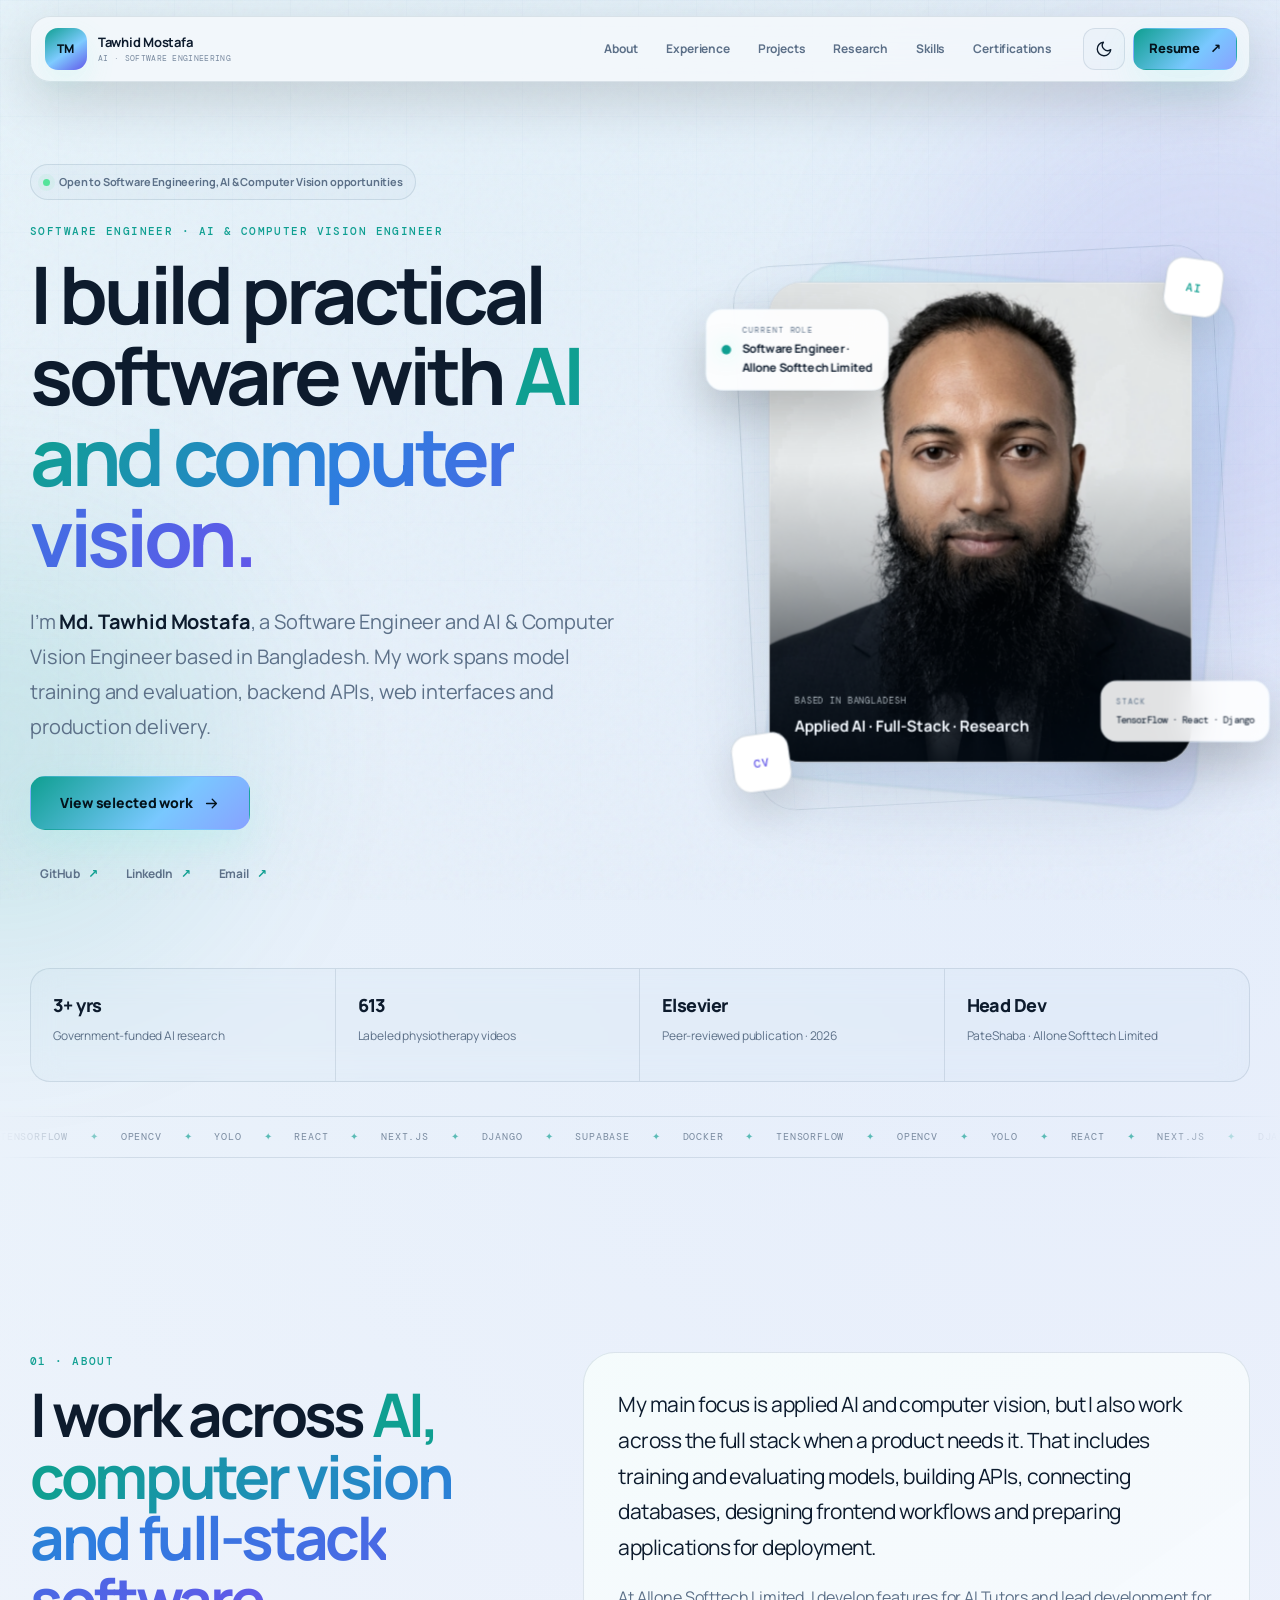
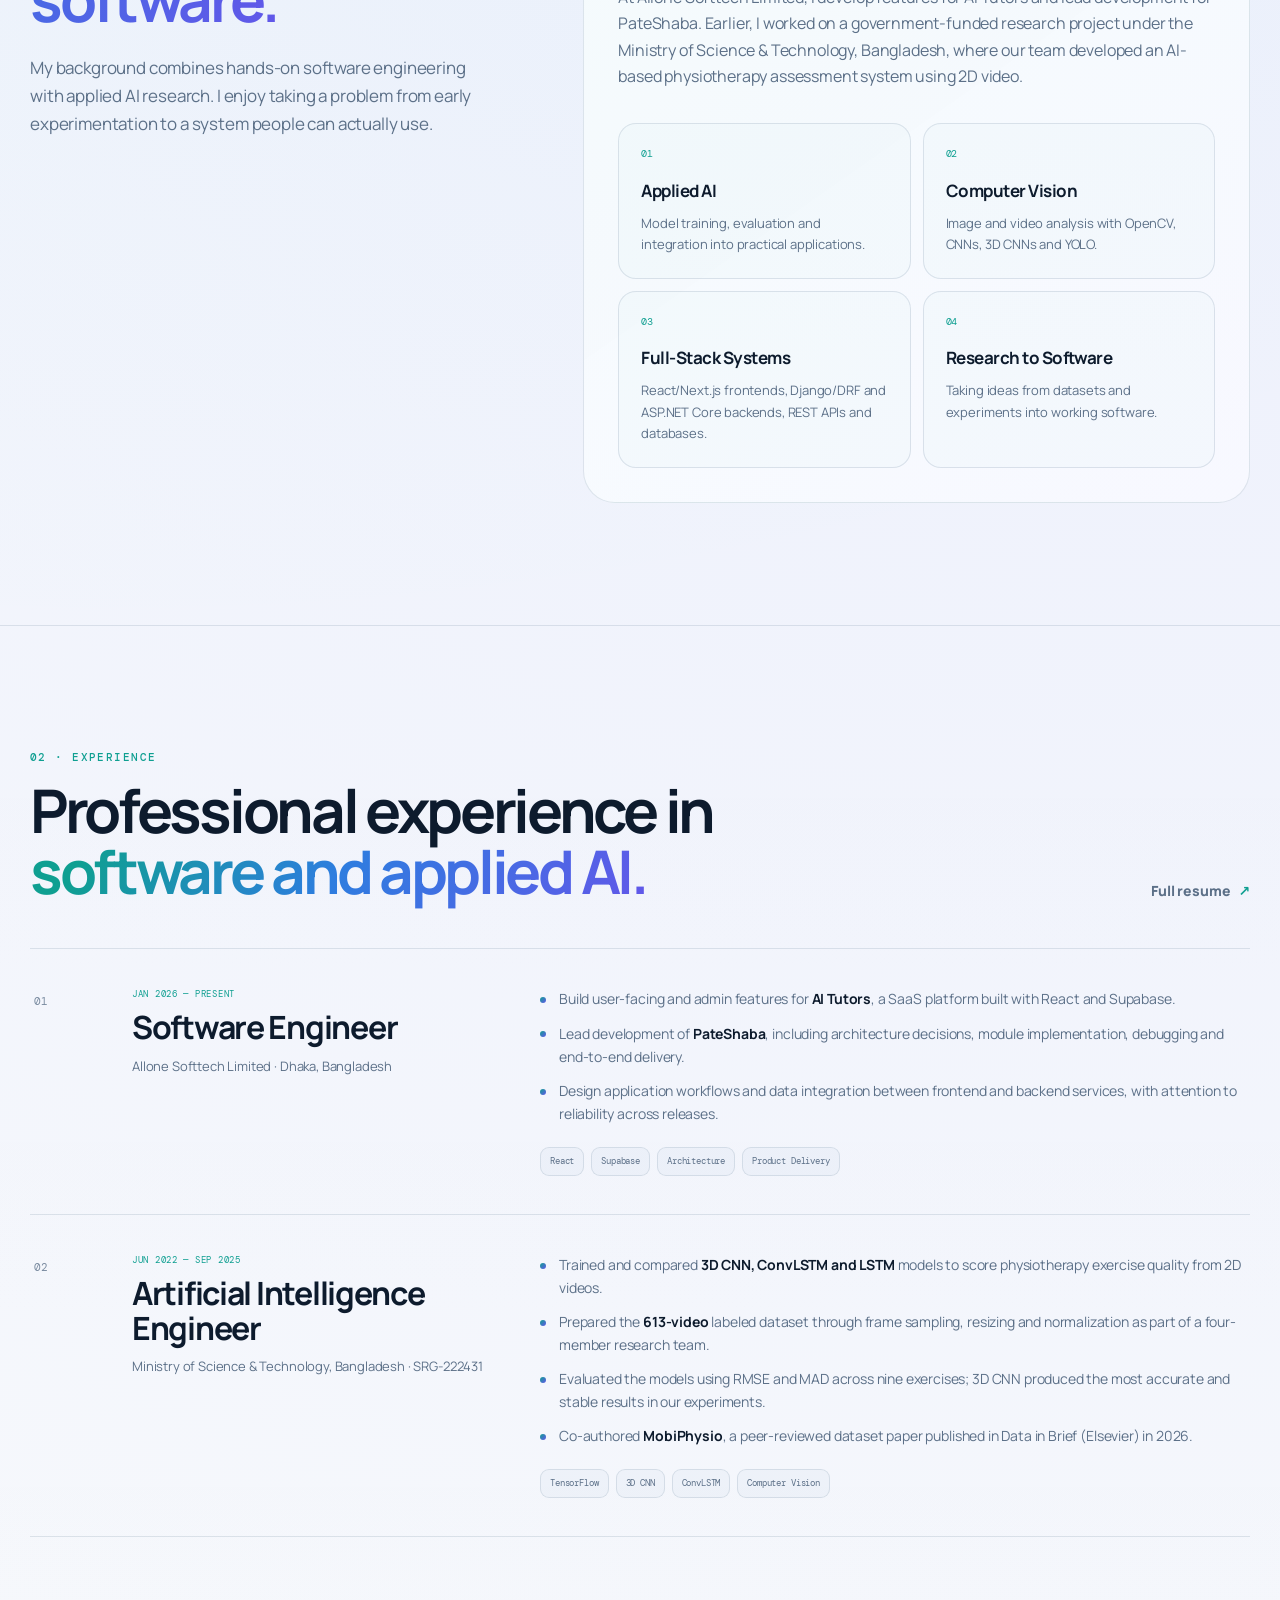
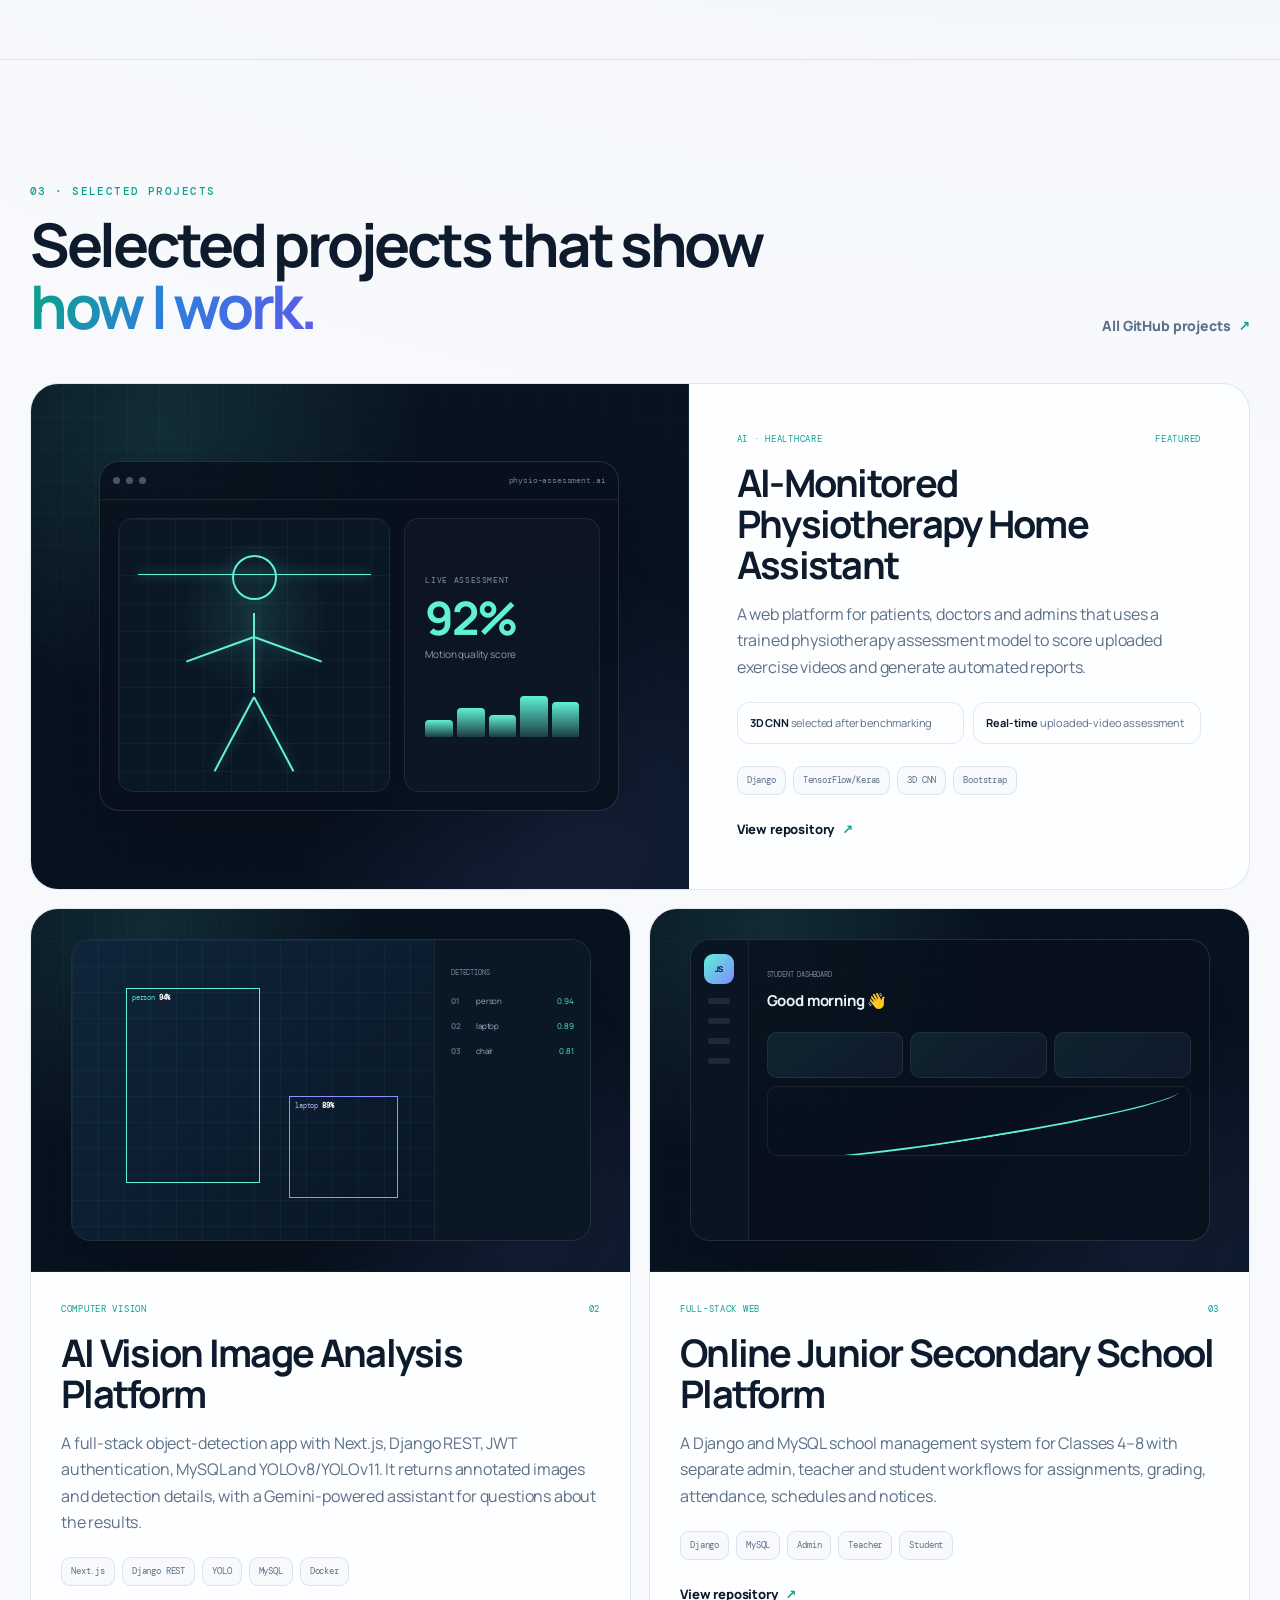
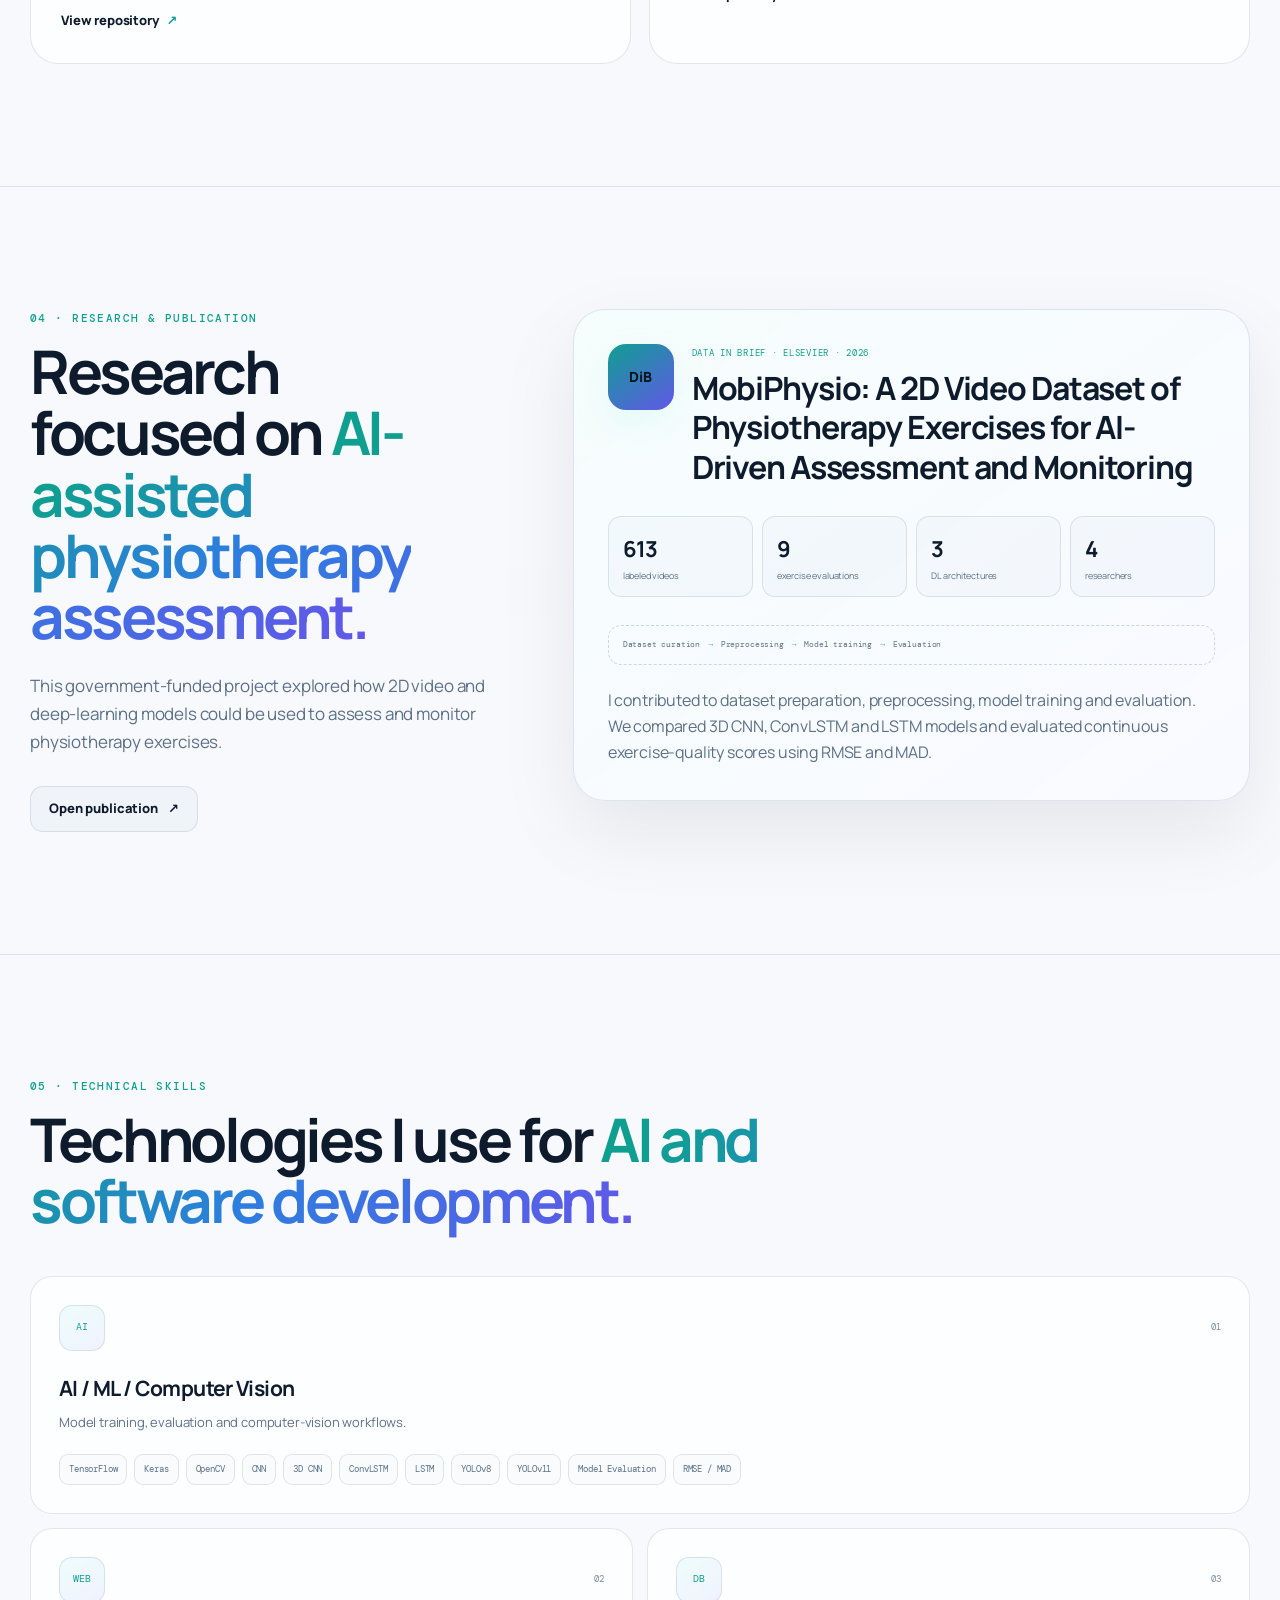
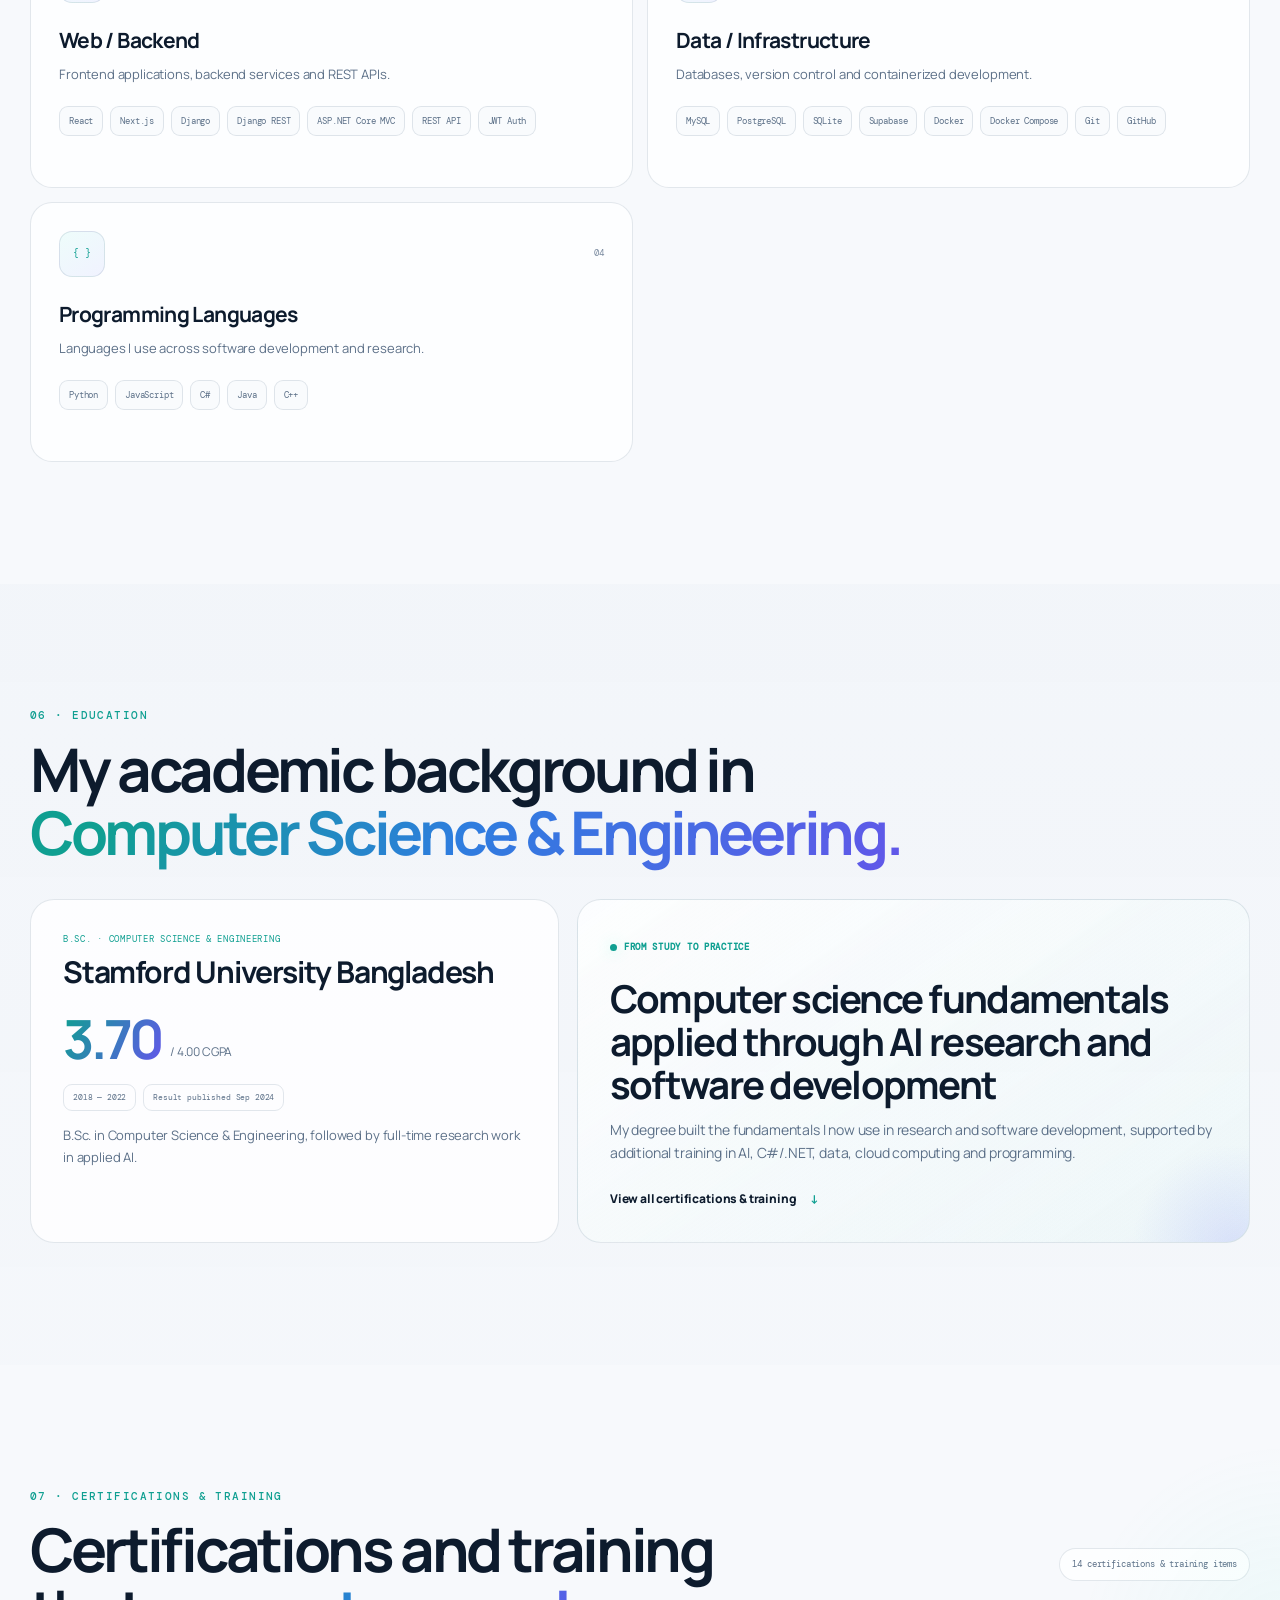
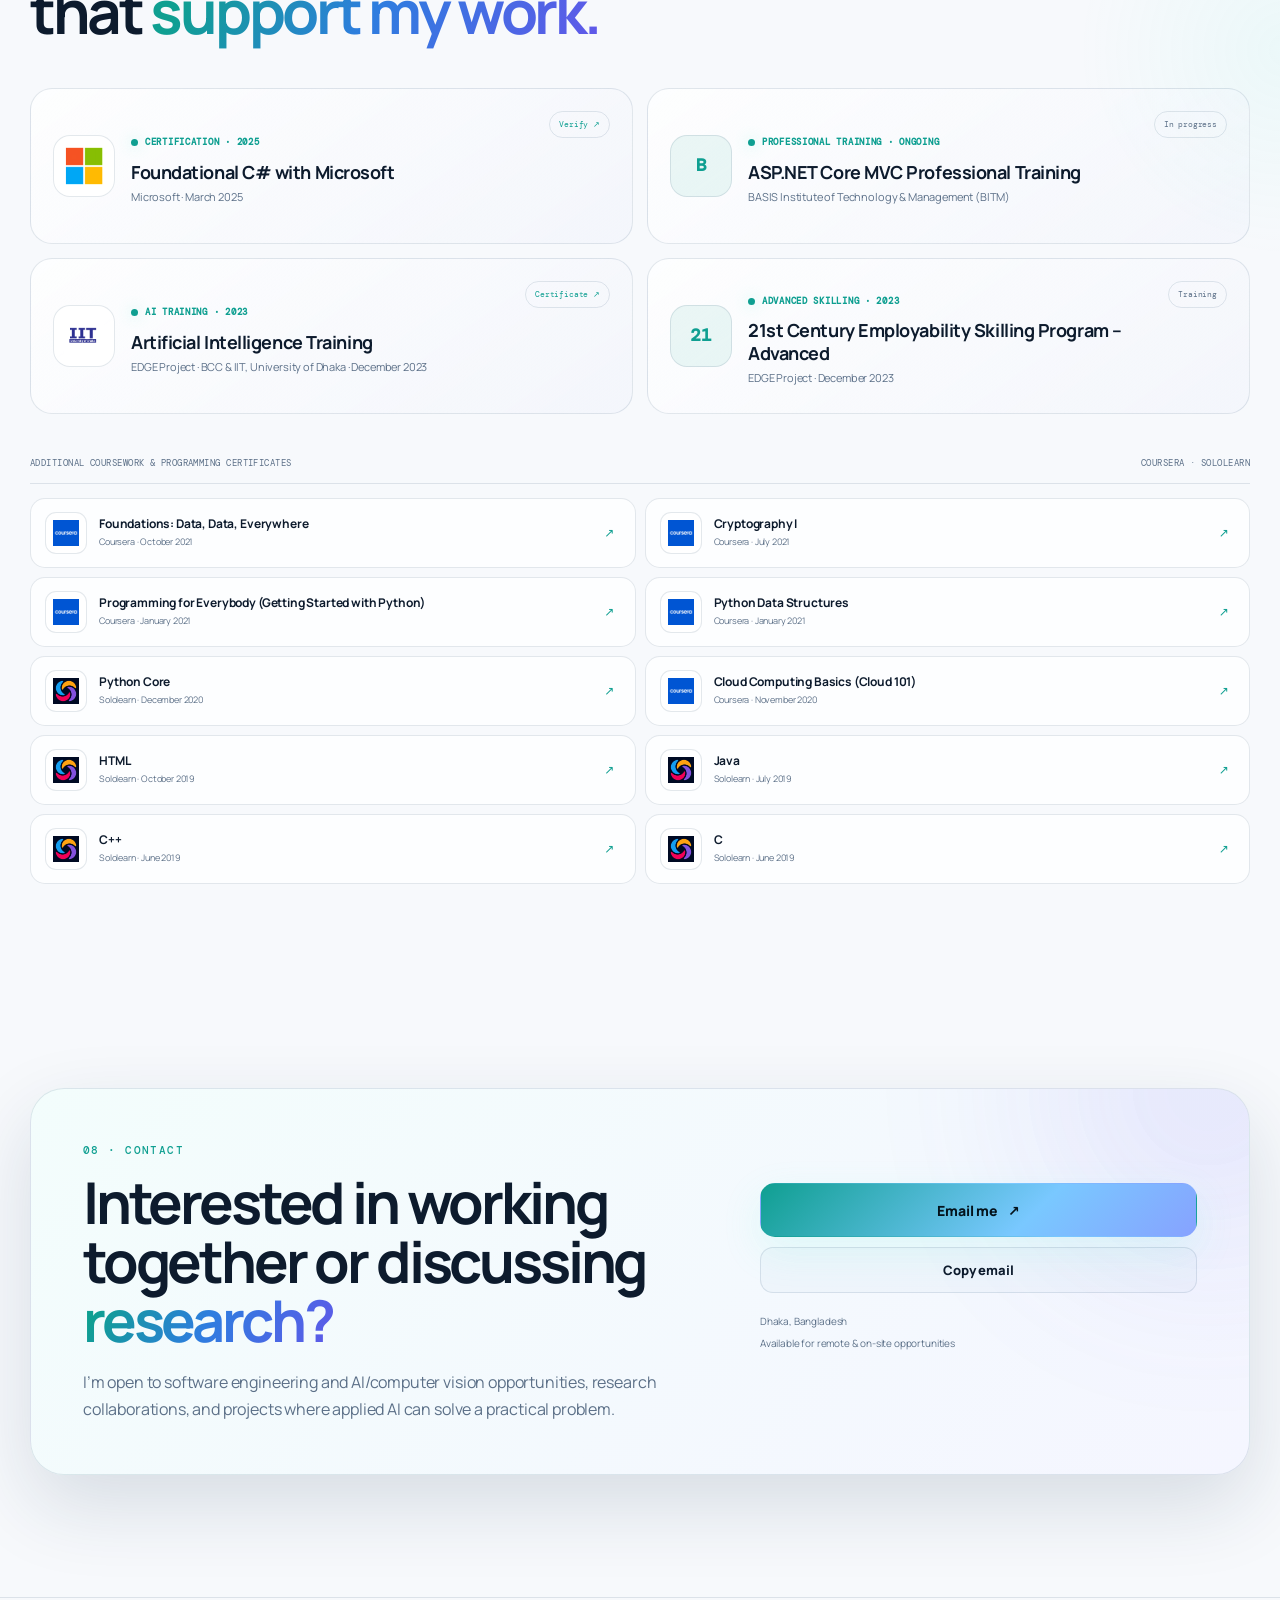
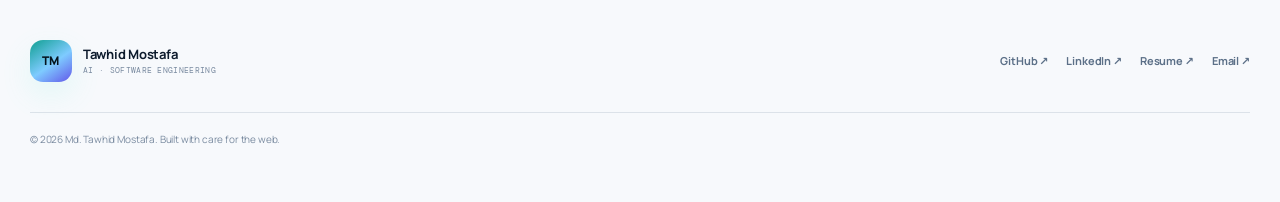
==== index.html @ 2af8de40 "Update resume" ====
<!doctype html>
<html lang="en">
<head>
  <meta charset="utf-8">
  <meta name="viewport" content="width=device-width, initial-scale=1">
  <meta name="color-scheme" content="dark light">
  <meta name="theme-color" content="#07111f">
  <meta name="description" content="Portfolio of Md. Tawhid Mostafa, a Software Engineer and AI & Computer Vision Engineer with experience in applied AI research, full-stack development, and production software.">
  <meta name="keywords" content="Tawhid Mostafa, Software Engineer, AI Engineer, Computer Vision, TensorFlow, OpenCV, React, Django, Bangladesh">
  <meta name="author" content="Md. Tawhid Mostafa">

  <meta property="og:type" content="website">
  <meta property="og:title" content="Md. Tawhid Mostafa — Software Engineer & AI Engineer">
  <meta property="og:description" content="Software engineering, applied AI and computer vision — from model training and research to full-stack product development.">
  <meta property="og:image" content="assets/profile.webp">
  <meta name="twitter:card" content="summary_large_image">

  <title>Md. Tawhid Mostafa | Software Engineer & AI Engineer</title>
  <link rel="icon" href="assets/favicon.png" type="image/png">
  <link rel="preconnect" href="https://fonts.googleapis.com">
  <link rel="preconnect" href="https://fonts.gstatic.com" crossorigin>
  <link href="https://fonts.googleapis.com/css2?family=DM+Mono:wght@400;500&family=Manrope:wght@400;500;600;700;800&display=swap" rel="stylesheet">
  <link rel="stylesheet" href="styles.css">

  <script type="application/ld+json">
  {
    "@context": "https://schema.org",
    "@type": "Person",
    "name": "Md. Tawhid Mostafa",
    "jobTitle": "Software Engineer | AI & Computer Vision Engineer",
    "email": "mailto:mmttawhid@gmail.com",
    "sameAs": [
      "https://linkedin.com/in/tawhid-mostafa",
      "https://github.com/mdtawhidmostafa"
    ],
    "knowsAbout": [
      "Artificial Intelligence", "Computer Vision", "TensorFlow", "OpenCV",
      "React", "Django", "ASP.NET Core", "Supabase"
    ]
  }
  </script>
</head>
<body>
  <a class="skip-link" href="#main">Skip to content</a>
  <div class="scroll-progress" id="scrollProgress" aria-hidden="true"></div>
  <div class="page-noise" aria-hidden="true"></div>
  <div class="orb orb-one" aria-hidden="true"></div>
  <div class="orb orb-two" aria-hidden="true"></div>

  <header class="site-header" id="top">
    <div class="container nav-shell">
      <a class="brand" href="#top" aria-label="Tawhid Mostafa home">
        <span class="brand-mark">TM</span>
        <span class="brand-copy"><strong>Tawhid Mostafa</strong><small>AI · Software Engineering</small></span>
      </a>

      <nav class="desktop-nav" aria-label="Primary navigation">
        <a href="#about">About</a>
        <a href="#experience">Experience</a>
        <a href="#projects">Projects</a>
        <a href="#research">Research</a>
        <a href="#skills">Skills</a>
        <a href="#certifications">Certifications</a>
      </nav>

      <div class="nav-actions">
        <button class="icon-button" id="themeToggle" type="button" aria-label="Switch color theme" title="Switch color theme">
          <svg class="sun-icon" viewBox="0 0 24 24" aria-hidden="true"><path d="M12 4V2m0 20v-2M4.93 4.93 3.51 3.51m16.98 16.98-1.42-1.42M4 12H2m20 0h-2M4.93 19.07l-1.42 1.42M20.49 3.51l-1.42 1.42"/><circle cx="12" cy="12" r="4"/></svg>
          <svg class="moon-icon" viewBox="0 0 24 24" aria-hidden="true"><path d="M21 12.79A9 9 0 1 1 11.21 3 7 7 0 0 0 21 12.79Z"/></svg>
        </button>
        <a class="button button-small button-primary desktop-resume" href="https://drive.google.com/file/d/1LdQskE44u1EpYVyZR6-e9gWsU8SmKv0w/view?usp=sharing" target="_blank" rel="noopener noreferrer">Resume <span>↗</span></a>
        <button class="menu-button" id="menuButton" type="button" aria-expanded="false" aria-controls="mobileNav" aria-label="Open navigation menu">
          <span></span><span></span><span></span>
        </button>
      </div>
    </div>

    <nav class="mobile-nav" id="mobileNav" aria-label="Mobile navigation">
      <a href="#about">About</a>
      <a href="#experience">Experience</a>
      <a href="#projects">Projects</a>
      <a href="#research">Research</a>
      <a href="#skills">Skills</a>
      <a href="#education">Education</a>
      <a href="#certifications">Certifications</a>
      <a href="#contact">Contact</a>
      <a href="https://drive.google.com/file/d/1LdQskE44u1EpYVyZR6-e9gWsU8SmKv0w/view?usp=sharing" target="_blank" rel="noopener noreferrer">Open Resume ↗</a>
    </nav>
  </header>

  <main id="main">
    <section class="hero section" aria-labelledby="hero-title">
      <div class="container hero-layout">
        <div class="hero-copy reveal">
          <div class="availability"><span></span> Open to Software Engineering, AI & Computer Vision opportunities</div>
          <p class="eyebrow">SOFTWARE ENGINEER · AI & COMPUTER VISION ENGINEER</p>
          <h1 id="hero-title">I build practical software with <span class="gradient-text">AI and computer vision.</span></h1>
          <p class="hero-lead">I’m <strong>Md. Tawhid Mostafa</strong>, a Software Engineer and AI & Computer Vision Engineer based in Bangladesh. My work spans model training and evaluation, backend APIs, web interfaces and production delivery.</p>

          <div class="hero-actions">
            <a class="button button-primary button-large" href="#projects">View selected work
              <svg viewBox="0 0 24 24" aria-hidden="true"><path d="M5 12h14m-6-6 6 6-6 6"/></svg>
            </a>
          </div>

          <div class="hero-socials" aria-label="Professional links">
            <a href="https://github.com/mdtawhidmostafa" target="_blank" rel="noopener"><span>GitHub</span><em>↗</em></a>
            <a href="https://linkedin.com/in/tawhid-mostafa" target="_blank" rel="noopener"><span>LinkedIn</span><em>↗</em></a>
            <a href="mailto:mmttawhid@gmail.com"><span>Email</span><em>↗</em></a>
          </div>
        </div>

        <div class="hero-visual reveal reveal-delay-1">
          <div class="visual-stage" data-tilt>
            <div class="visual-grid" aria-hidden="true"></div>
            <div class="portrait-frame">
              <img src="assets/profile.webp" width="900" height="900" alt="Portrait of Md. Tawhid Mostafa">
              <div class="portrait-gradient" aria-hidden="true"></div>
              <div class="portrait-info">
                <p>Based in Bangladesh</p>
                <strong>Applied AI · Full-Stack · Research</strong>
              </div>
            </div>
            <div class="floating-card floating-role">
              <span class="mini-dot"></span>
              <div><small>CURRENT ROLE</small><strong>Software Engineer ·  </br> Allone Softtech Limited</strong></div>
            </div>
            <div class="floating-card floating-code">
              <small>STACK</small>
              <code>TensorFlow · React · Django</code>
            </div>
            <div class="floating-symbol symbol-ai">AI</div>
            <div class="floating-symbol symbol-cv">CV</div>
          </div>
        </div>
      </div>

      <div class="container proof-strip reveal reveal-delay-2" aria-label="Career highlights">
        <article><span class="proof-number">3+ yrs</span><p>Government-funded AI research</p></article>
        <article><span class="proof-number">613</span><p>Labeled physiotherapy videos</p></article>
        <article><span class="proof-number">Elsevier</span><p>Peer-reviewed publication · 2026</p></article>
        <article><span class="proof-number">Head Dev</span><p>PateShaba · Allone Softtech Limited</p></article>
      </div>

      <div class="stack-ribbon" aria-label="Core technology stack">
        <div class="stack-track">
          <span>TensorFlow</span><i>✦</i><span>OpenCV</span><i>✦</i><span>YOLO</span><i>✦</i><span>React</span><i>✦</i><span>Next.js</span><i>✦</i><span>Django</span><i>✦</i><span>Supabase</span><i>✦</i><span>Docker</span><i>✦</i>
          <span>TensorFlow</span><i>✦</i><span>OpenCV</span><i>✦</i><span>YOLO</span><i>✦</i><span>React</span><i>✦</i><span>Next.js</span><i>✦</i><span>Django</span><i>✦</i><span>Supabase</span><i>✦</i><span>Docker</span><i>✦</i>
        </div>
      </div>
    </section>

    <section class="section" id="about">
      <div class="container about-layout">
        <div class="section-heading sticky-heading reveal">
          <p class="eyebrow">01 · ABOUT</p>
          <h2>I work across <span class="gradient-text">AI, computer vision and full-stack software.</span></h2>
          <p class="section-intro">My background combines hands-on software engineering with applied AI research. I enjoy taking a problem from early experimentation to a system people can actually use.</p>
        </div>

        <div class="about-panel reveal reveal-delay-1">
          <p class="about-lead">My main focus is applied AI and computer vision, but I also work across the full stack when a product needs it. That includes training and evaluating models, building APIs, connecting databases, designing frontend workflows and preparing applications for deployment.</p>
          <p>At Allone Softtech Limited, I develop features for AI Tutors and lead development for PateShaba. Earlier, I worked on a government-funded research project under the Ministry of Science & Technology, Bangladesh, where our team developed an AI-based physiotherapy assessment system using 2D video.</p>

          <div class="capability-grid">
            <article><div class="cap-icon">01</div><h3>Applied AI</h3><p>Model training, evaluation and integration into practical applications.</p></article>
            <article><div class="cap-icon">02</div><h3>Computer Vision</h3><p>Image and video analysis with OpenCV, CNNs, 3D CNNs and YOLO.</p></article>
            <article><div class="cap-icon">03</div><h3>Full-Stack Systems</h3><p>React/Next.js frontends, Django/DRF and ASP.NET Core backends, REST APIs and databases.</p></article>
            <article><div class="cap-icon">04</div><h3>Research to Software</h3><p>Taking ideas from datasets and experiments into working software.</p></article>
          </div>
        </div>
      </div>
    </section>

    <section class="section section-dark" id="experience">
      <div class="container">
        <div class="section-heading section-heading-row reveal">
          <div><p class="eyebrow">02 · EXPERIENCE</p><h2>Professional experience in <span class="gradient-text">software and applied AI.</span></h2></div>
          <a class="text-link" href="assets/Tawhid-Mostafa-Resume.pdf" target="_blank" rel="noopener">Full resume <span>↗</span></a>
        </div>

        <div class="experience-list">
          <article class="experience-card reveal">
            <div class="experience-index">01</div>
            <div class="experience-role">
              <p class="experience-date">JAN 2026 — PRESENT</p>
              <h3>Software Engineer</h3>
              <p class="experience-org">Allone Softtech Limited · Dhaka, Bangladesh</p>
            </div>
            <div class="experience-body">
              <ul class="clean-list">
                <li>Build user-facing and admin features for <strong>AI Tutors</strong>, a SaaS platform built with React and Supabase.</li>
                <li>Lead development of <strong>PateShaba</strong>, including architecture decisions, module implementation, debugging and end-to-end delivery.</li>
                <li>Design application workflows and data integration between frontend and backend services, with attention to reliability across releases.</li>
              </ul>
              <div class="tag-row"><span>React</span><span>Supabase</span><span>Architecture</span><span>Product Delivery</span></div>
            </div>
          </article>

          <article class="experience-card reveal reveal-delay-1">
            <div class="experience-index">02</div>
            <div class="experience-role">
              <p class="experience-date">JUN 2022 — SEP 2025</p>
              <h3>Artificial Intelligence Engineer</h3>
              <p class="experience-org">Ministry of Science & Technology, Bangladesh · SRG-222431</p>
            </div>
            <div class="experience-body">
              <ul class="clean-list">
                <li>Trained and compared <strong>3D CNN, ConvLSTM and LSTM</strong> models to score physiotherapy exercise quality from 2D videos.</li>
                <li>Prepared the <strong>613-video</strong> labeled dataset through frame sampling, resizing and normalization as part of a four-member research team.</li>
                <li>Evaluated the models using RMSE and MAD across nine exercises; 3D CNN produced the most accurate and stable results in our experiments.</li>
                <li>Co-authored <strong>MobiPhysio</strong>, a peer-reviewed dataset paper published in Data in Brief (Elsevier) in 2026.</li>
              </ul>
              <div class="tag-row"><span>TensorFlow</span><span>3D CNN</span><span>ConvLSTM</span><span>Computer Vision</span></div>
            </div>
          </article>
        </div>
      </div>
    </section>

    <section class="section" id="projects">
      <div class="container">
        <div class="section-heading section-heading-row reveal">
          <div><p class="eyebrow">03 · SELECTED PROJECTS</p><h2>Selected projects that show <span class="gradient-text">how I work.</span></h2></div>
          <a class="text-link" href="https://github.com/mdtawhidmostafa" target="_blank" rel="noopener">All GitHub projects <span>↗</span></a>
        </div>

        <div class="projects-grid">
          <article class="project-card project-featured reveal" data-tilt>
            <div class="project-visual visual-physio">
              <div class="project-window" aria-hidden="true">
                <div class="window-top"><span></span><span></span><span></span><em>physio-assessment.ai</em></div>
                <div class="physio-dashboard">
                  <div class="pose-stage"><div class="pose-head"></div><i class="limb l1"></i><i class="limb l2"></i><i class="limb l3"></i><i class="limb l4"></i><i class="limb l5"></i><div class="scan-line"></div></div>
                  <div class="score-panel"><small>LIVE ASSESSMENT</small><strong>92%</strong><span>Motion quality score</span><div class="micro-bars"><i></i><i></i><i></i><i></i><i></i></div></div>
                </div>
              </div>
            </div>
            <div class="project-content">
              <div class="project-meta"><span>AI · HEALTHCARE</span><span>FEATURED</span></div>
              <h3>AI-Monitored Physiotherapy Home Assistant</h3>
              <p>A web platform for patients, doctors and admins that uses a trained physiotherapy assessment model to score uploaded exercise videos and generate automated reports.</p>
              <div class="project-highlights"><span><strong>3D CNN</strong> selected after benchmarking</span><span><strong>Real-time</strong> uploaded-video assessment</span></div>
              <div class="tag-row"><span>Django</span><span>TensorFlow/Keras</span><span>3D CNN</span><span>Bootstrap</span></div>
              <a class="project-link" href="https://github.com/mdtawhidmostafa/Physiotherapy_Home_Assistant_Solution" target="_blank" rel="noopener">View repository <span>↗</span></a>
            </div>
          </article>

          <article class="project-card reveal reveal-delay-1" data-tilt>
            <div class="project-visual visual-detection">
              <div class="vision-window" aria-hidden="true">
                <div class="vision-image"><span class="detect-box detect-one">person <b>94%</b></span><span class="detect-box detect-two">laptop <b>89%</b></span><div class="vision-grid"></div></div>
                <div class="vision-results"><small>DETECTIONS</small><p><b>01</b> person <em>0.94</em></p><p><b>02</b> laptop <em>0.89</em></p><p><b>03</b> chair <em>0.81</em></p></div>
              </div>
            </div>
            <div class="project-content">
              <div class="project-meta"><span>COMPUTER VISION</span><span>02</span></div>
              <h3>AI Vision Image Analysis Platform</h3>
              <p>A full-stack object-detection app with Next.js, Django REST, JWT authentication, MySQL and YOLOv8/YOLOv11. It returns annotated images and detection details, with a Gemini-powered assistant for questions about the results.</p>
              <div class="tag-row"><span>Next.js</span><span>Django REST</span><span>YOLO</span><span>MySQL</span><span>Docker</span></div>
              <a class="project-link" href="https://github.com/mdtawhidmostafa/AI_Vision_Image_Analysis_Platform" target="_blank" rel="noopener">View repository <span>↗</span></a>
            </div>
          </article>

          <article class="project-card reveal reveal-delay-2" data-tilt>
            <div class="project-visual visual-school">
              <div class="school-window" aria-hidden="true">
                <div class="school-sidebar"><b>JS</b><i></i><i></i><i></i><i></i></div>
                <div class="school-main"><small>STUDENT DASHBOARD</small><strong>Good morning 👋</strong><div class="school-cards"><span></span><span></span><span></span></div><div class="school-chart"><i></i></div></div>
              </div>
            </div>
            <div class="project-content">
              <div class="project-meta"><span>FULL-STACK WEB</span><span>03</span></div>
              <h3>Online Junior Secondary School Platform</h3>
              <p>A Django and MySQL school management system for Classes 4–8 with separate admin, teacher and student workflows for assignments, grading, attendance, schedules and notices.</p>
              <div class="tag-row"><span>Django</span><span>MySQL</span><span>Admin</span><span>Teacher</span><span>Student</span></div>
              <a class="project-link" href="https://github.com/mdtawhidmostafa/Junior_Secondary_School" target="_blank" rel="noopener">View repository <span>↗</span></a>
            </div>
          </article>
        </div>
      </div>
    </section>

    <section class="section section-dark" id="research">
      <div class="container research-layout">
        <div class="section-heading reveal">
          <p class="eyebrow">04 · RESEARCH & PUBLICATION</p>
          <h2>Research focused on <span class="gradient-text">AI-assisted physiotherapy assessment.</span></h2>
          <p class="section-intro">This government-funded project explored how 2D video and deep-learning models could be used to assess and monitor physiotherapy exercises.</p>
          <a class="button button-ghost" href="https://doi.org/10.1016/j.dib.2026.112635" target="_blank" rel="noopener">Open publication <span>↗</span></a>
        </div>

        <article class="publication-card reveal reveal-delay-1">
          <div class="publication-top">
            <div class="journal-mark">DiB</div>
            <div><p>DATA IN BRIEF · ELSEVIER · 2026</p><h3>MobiPhysio: A 2D Video Dataset of Physiotherapy Exercises for AI-Driven Assessment and Monitoring</h3></div>
          </div>
          <div class="research-facts">
            <div><strong>613</strong><span>labeled videos</span></div>
            <div><strong>9</strong><span>exercise evaluations</span></div>
            <div><strong>3</strong><span>DL architectures</span></div>
            <div><strong>4</strong><span>researchers</span></div>
          </div>
          <div class="research-flow">
            <span>Dataset curation</span><i>→</i><span>Preprocessing</span><i>→</i><span>Model training</span><i>→</i><span>Evaluation</span>
          </div>
          <p>I contributed to dataset preparation, preprocessing, model training and evaluation. We compared 3D CNN, ConvLSTM and LSTM models and evaluated continuous exercise-quality scores using RMSE and MAD.</p>
        </article>
      </div>
    </section>

    <section class="section" id="skills">
      <div class="container">
        <div class="section-heading reveal">
          <p class="eyebrow">05 · TECHNICAL SKILLS</p>
          <h2>Technologies I use for <span class="gradient-text">AI and software development.</span></h2>
        </div>

        <div class="skills-grid">
          <article class="skill-card skill-card-large reveal"><div class="skill-top"><span>AI</span><small>01</small></div><h3>AI / ML / Computer Vision</h3><p>Model training, evaluation and computer-vision workflows.</p><div class="skill-cloud"><span>TensorFlow</span><span>Keras</span><span>OpenCV</span><span>CNN</span><span>3D CNN</span><span>ConvLSTM</span><span>LSTM</span><span>YOLOv8</span><span>YOLOv11</span><span>Model Evaluation</span><span>RMSE / MAD</span></div></article>
          <article class="skill-card reveal reveal-delay-1"><div class="skill-top"><span>WEB</span><small>02</small></div><h3>Web / Backend</h3><p>Frontend applications, backend services and REST APIs.</p><div class="skill-cloud"><span>React</span><span>Next.js</span><span>Django</span><span>Django REST</span><span>ASP.NET Core MVC</span><span>REST API</span><span>JWT Auth</span></div></article>
          <article class="skill-card reveal reveal-delay-2"><div class="skill-top"><span>DB</span><small>03</small></div><h3>Data / Infrastructure</h3><p>Databases, version control and containerized development.</p><div class="skill-cloud"><span>MySQL</span><span>PostgreSQL</span><span>SQLite</span><span>Supabase</span><span>Docker</span><span>Docker Compose</span><span>Git</span><span>GitHub</span></div></article>
          <article class="skill-card reveal reveal-delay-3"><div class="skill-top"><span>{ }</span><small>04</small></div><h3>Programming Languages</h3><p>Languages I use across software development and research.</p><div class="skill-cloud"><span>Python</span><span>JavaScript</span><span>C#</span><span>Java</span><span>C++</span></div></article>
        </div>
      </div>
    </section>

    <section class="section section-soft" id="education">
      <div class="container">
        <div class="section-heading reveal">
          <p class="eyebrow">06 · EDUCATION</p>
          <h2>My academic background in <span class="gradient-text">Computer Science &amp; Engineering.</span></h2>
        </div>

        <div class="education-focus-grid">
          <article class="education-card reveal">
            <p class="card-kicker">B.SC. · COMPUTER SCIENCE & ENGINEERING</p>
            <h3>Stamford University Bangladesh</h3>
            <div class="degree-score"><strong>3.70</strong><span>/ 4.00 CGPA</span></div>
            <div class="education-meta"><span>2018 — 2022</span><span>Result published Sep 2024</span></div>
            <p class="muted">B.Sc. in Computer Science &amp; Engineering, followed by full-time research work in applied AI.</p>
          </article>

          <article class="education-note reveal reveal-delay-1">
            <span class="education-note-label">FROM STUDY TO PRACTICE</span>
            <h3>Computer science fundamentals applied through AI research and software development</h3>
            <p>My degree built the fundamentals I now use in research and software development, supported by additional training in AI, C#/.NET, data, cloud computing and programming.</p>
            <a class="text-link" href="#certifications">View all certifications &amp; training <span>↓</span></a>
          </article>
        </div>
      </div>
    </section>

    <section class="section credentials-section" id="certifications">
      <div class="container">
        <div class="section-heading section-heading-row reveal">
          <div>
            <p class="eyebrow">07 · CERTIFICATIONS &amp; TRAINING</p>
            <h2>Certifications and training that <span class="gradient-text">support my work.</span></h2>
          </div>
          <span class="cert-count">14 certifications &amp; training items</span>
        </div>

        <div class="credential-feature-grid">
          <a class="credential-card credential-card-featured reveal" href="https://freecodecamp.org/certification/tawhid_mostafa/foundational-c-sharp-with-microsoft" target="_blank" rel="noopener">
            <div class="credential-brand"><img src="assets/microsoft.png" alt="Microsoft logo" loading="lazy"></div>
            <div class="credential-copy"><span class="credential-type">Certification · 2025</span><h3>Foundational C# with Microsoft</h3><p>Microsoft · March 2025</p></div>
            <span class="credential-action">Verify ↗</span>
          </a>

          <div class="credential-card credential-card-featured reveal reveal-delay-1">
            <div class="credential-brand credential-brand-text">B</div>
            <div class="credential-copy"><span class="credential-type">Professional Training · Ongoing</span><h3>ASP.NET Core MVC Professional Training</h3><p>BASIS Institute of Technology &amp; Management (BITM)</p></div>
            <span class="credential-action credential-muted">In progress</span>
          </div>

          <a class="credential-card credential-card-featured reveal reveal-delay-2" href="assets/ai-training-certificate.html" target="_blank" rel="noopener">
            <div class="credential-brand"><img src="assets/iit-du.png" alt="IIT, University of Dhaka logo" loading="lazy"></div>
            <div class="credential-copy"><span class="credential-type">AI Training · 2023</span><h3>Artificial Intelligence Training</h3><p>EDGE Project · BCC &amp; IIT, University of Dhaka · December 2023</p></div>
            <span class="credential-action">Certificate ↗</span>
          </a>

          <div class="credential-card credential-card-featured reveal reveal-delay-3">
            <div class="credential-brand credential-brand-text">21</div>
            <div class="credential-copy"><span class="credential-type">Advanced Skilling · 2023</span><h3>21st Century Employability Skilling Program – Advanced</h3><p>EDGE Project · December 2023</p></div>
            <span class="credential-action credential-muted">Training</span>
          </div>
        </div>

        <div class="credential-subhead reveal">
          <span>Additional coursework &amp; programming certificates</span>
          <span>Coursera · Sololearn</span>
        </div>

        <div class="credential-grid">
          <a class="credential-mini reveal" href="https://www.coursera.org/account/accomplishments/verify/RSD8FKE5XXFL" target="_blank" rel="noopener"><span class="mini-brand"><img src="assets/coursera.png" alt="Coursera logo" loading="lazy"></span><span><strong>Foundations: Data, Data, Everywhere</strong><small>Coursera · October 2021</small></span><em>↗</em></a>
          <a class="credential-mini reveal reveal-delay-1" href="https://www.coursera.org/account/accomplishments/verify/CTBSDBU666WP" target="_blank" rel="noopener"><span class="mini-brand"><img src="assets/coursera.png" alt="Coursera logo" loading="lazy"></span><span><strong>Cryptography I</strong><small>Coursera · July 2021</small></span><em>↗</em></a>
          <a class="credential-mini reveal reveal-delay-2" href="https://www.coursera.org/account/accomplishments/verify/KB2GUTAL4WL2" target="_blank" rel="noopener"><span class="mini-brand"><img src="assets/coursera.png" alt="Coursera logo" loading="lazy"></span><span><strong>Programming for Everybody (Getting Started with Python)</strong><small>Coursera · January 2021</small></span><em>↗</em></a>
          <a class="credential-mini reveal reveal-delay-3" href="https://www.coursera.org/account/accomplishments/verify/PE83B8GNC2AW" target="_blank" rel="noopener"><span class="mini-brand"><img src="assets/coursera.png" alt="Coursera logo" loading="lazy"></span><span><strong>Python Data Structures</strong><small>Coursera · January 2021</small></span><em>↗</em></a>
          <a class="credential-mini reveal" href="https://www.sololearn.com/certificates/CT-YO3TKONC" target="_blank" rel="noopener"><span class="mini-brand"><img src="assets/sololearn.jpg" alt="Sololearn logo" loading="lazy"></span><span><strong>Python Core</strong><small>Sololearn · December 2020</small></span><em>↗</em></a>
          <a class="credential-mini reveal reveal-delay-1" href="https://www.coursera.org/account/accomplishments/verify/BJF3L6HXAVJ8" target="_blank" rel="noopener"><span class="mini-brand"><img src="assets/coursera.png" alt="Coursera logo" loading="lazy"></span><span><strong>Cloud Computing Basics (Cloud 101)</strong><small>Coursera · November 2020</small></span><em>↗</em></a>
          <a class="credential-mini reveal reveal-delay-2" href="https://www.sololearn.com/certificates/CT-TGMWKM47" target="_blank" rel="noopener"><span class="mini-brand"><img src="assets/sololearn.jpg" alt="Sololearn logo" loading="lazy"></span><span><strong>HTML</strong><small>Sololearn · October 2019</small></span><em>↗</em></a>
          <a class="credential-mini reveal reveal-delay-3" href="https://www.sololearn.com/certificates/CT-YZU0Q7PA" target="_blank" rel="noopener"><span class="mini-brand"><img src="assets/sololearn.jpg" alt="Sololearn logo" loading="lazy"></span><span><strong>Java</strong><small>Sololearn · July 2019</small></span><em>↗</em></a>
          <a class="credential-mini reveal" href="https://www.sololearn.com/certificates/CT-KEYT1KXD" target="_blank" rel="noopener"><span class="mini-brand"><img src="assets/sololearn.jpg" alt="Sololearn logo" loading="lazy"></span><span><strong>C++</strong><small>Sololearn · June 2019</small></span><em>↗</em></a>
          <a class="credential-mini reveal reveal-delay-1" href="https://www.sololearn.com/certificates/CT-G1HIEH5Z" target="_blank" rel="noopener"><span class="mini-brand"><img src="assets/sololearn.jpg" alt="Sololearn logo" loading="lazy"></span><span><strong>C</strong><small>Sololearn · June 2019</small></span><em>↗</em></a>
        </div>
      </div>
    </section>

    <section class="section contact-section" id="contact">
      <div class="container contact-card reveal">
        <div class="contact-copy"><p class="eyebrow">08 · CONTACT</p><h2>Interested in working together or discussing <span class="gradient-text">research?</span></h2><p>I’m open to software engineering and AI/computer vision opportunities, research collaborations, and projects where applied AI can solve a practical problem.</p></div>
        <div class="contact-side">
          <a class="button button-primary button-large" href="mailto:mmttawhid@gmail.com">Email me <span>↗</span></a>
          <button class="button button-ghost" id="copyEmail" type="button" data-email="mmttawhid@gmail.com">Copy email</button>
          <div class="contact-details"><span>Dhaka, Bangladesh</span><span>Available for remote & on-site opportunities</span></div>
          <span class="copy-status" id="copyStatus" role="status" aria-live="polite"></span>
        </div>
      </div>
    </section>
  </main>

  <footer class="site-footer">
    <div class="container footer-grid">
      <div><a class="brand footer-brand" href="#top"><span class="brand-mark">TM</span><span class="brand-copy"><strong>Tawhid Mostafa</strong><small>AI · Software Engineering</small></span></a></div>
      <div class="footer-links"><a href="https://github.com/mdtawhidmostafa" target="_blank" rel="noopener">GitHub ↗</a><a href="https://linkedin.com/in/tawhid-mostafa" target="_blank" rel="noopener">LinkedIn ↗</a><a href="assets/Tawhid-Mostafa-Resume.pdf" target="_blank" rel="noopener">Resume ↗</a><a href="mailto:mmttawhid@gmail.com">Email ↗</a></div>
      <p class="copyright">© <span id="year"></span> Md. Tawhid Mostafa. Built with care for the web.</p>
    </div>
  </footer>

  <a class="back-top" id="backTop" href="#top" aria-label="Back to top">↑</a>
  <script src="script.js"></script>
</body>
</html>
---- styles.css ----
:root {
  --bg: #050a12;
  --bg-2: #09111f;
  --surface: rgba(13, 24, 40, .72);
  --surface-solid: #0d1828;
  --surface-hover: #112137;
  --text: #f4f7fb;
  --muted: #97a8bb;
  --muted-2: #73879d;
  --line: rgba(171, 205, 235, .12);
  --line-strong: rgba(171, 205, 235, .22);
  --accent: #61f1d5;
  --accent-2: #7d8cff;
  --accent-3: #73b7ff;
  --accent-soft: rgba(97, 241, 213, .10);
  --header: rgba(5, 10, 18, .70);
  --shadow: 0 30px 90px rgba(0, 0, 0, .36);
  --max: 1220px;
  --radius-xl: 32px;
  --radius-lg: 24px;
  --radius-md: 18px;
  --radius-sm: 12px;
}

[data-theme="light"] {
  --bg: #f7f9fc;
  --bg-2: #eef3f8;
  --surface: rgba(255, 255, 255, .78);
  --surface-solid: #ffffff;
  --surface-hover: #f8fbff;
  --text: #0d1b2d;
  --muted: #5c7088;
  --muted-2: #7a8ba0;
  --line: rgba(31, 67, 101, .12);
  --line-strong: rgba(31, 67, 101, .20);
  --accent: #0f9f91;
  --accent-2: #6257e9;
  --accent-3: #2e7ddf;
  --accent-soft: rgba(15, 159, 145, .08);
  --header: rgba(247, 249, 252, .78);
  --shadow: 0 30px 80px rgba(23, 52, 80, .14);
}

* { box-sizing: border-box; }
html { scroll-behavior: smooth; scroll-padding-top: 100px; }
body {
  margin: 0;
  min-width: 320px;
  background:
    radial-gradient(circle at 9% -10%, rgba(97,241,213,.10), transparent 30%),
    radial-gradient(circle at 90% 8%, rgba(125,140,255,.11), transparent 32%),
    var(--bg);
  color: var(--text);
  font-family: "Manrope", Inter, ui-sans-serif, system-ui, -apple-system, BlinkMacSystemFont, "Segoe UI", sans-serif;
  font-size: 16px;
  line-height: 1.65;
  letter-spacing: -.01em;
  text-rendering: optimizeLegibility;
  -webkit-font-smoothing: antialiased;
  overflow-x: hidden;
}
body.menu-open { overflow: hidden; }
a { color: inherit; text-decoration: none; }
button, input, textarea { font: inherit; }
button { color: inherit; }
img { display: block; max-width: 100%; }
svg { fill: none; stroke: currentColor; stroke-width: 1.8; stroke-linecap: round; stroke-linejoin: round; }
::selection { background: var(--accent); color: #05121c; }

.skip-link { position: fixed; left: 16px; top: 16px; z-index: 1000; transform: translateY(-160%); background: var(--text); color: var(--bg); padding: 10px 14px; border-radius: 10px; font-weight: 800; }
.skip-link:focus { transform: none; }
.scroll-progress { position: fixed; inset: 0 auto auto 0; height: 2px; width: 0; z-index: 1000; background: linear-gradient(90deg, var(--accent), var(--accent-2)); box-shadow: 0 0 16px rgba(97,241,213,.45); }
.page-noise { position: fixed; inset: 0; z-index: -5; opacity: .07; pointer-events: none; background-image: url("data:image/svg+xml,%3Csvg viewBox='0 0 180 180' xmlns='http://www.w3.org/2000/svg'%3E%3Cfilter id='n'%3E%3CfeTurbulence type='fractalNoise' baseFrequency='.9' numOctaves='4' stitchTiles='stitch'/%3E%3C/filter%3E%3Crect width='100%25' height='100%25' filter='url(%23n)' opacity='.55'/%3E%3C/svg%3E"); }
.orb { position: fixed; z-index: -4; border-radius: 50%; filter: blur(100px); pointer-events: none; opacity: .13; }
.orb-one { width: 36rem; height: 36rem; top: 8vh; right: -14rem; background: var(--accent-2); }
.orb-two { width: 28rem; height: 28rem; top: 58vh; left: -14rem; background: var(--accent); }

.container { width: min(calc(100% - 48px), var(--max)); margin-inline: auto; }
.section { position: relative; padding: 122px 0; }
.section-dark { background: linear-gradient(180deg, rgba(255,255,255,.018), rgba(255,255,255,.03)); border-block: 1px solid var(--line); }
.section-soft { background: linear-gradient(180deg, rgba(123,154,190,.035), rgba(123,154,190,.02)); }
.eyebrow { margin: 0 0 14px; color: var(--accent); font-family: "DM Mono", ui-monospace, SFMono-Regular, Menlo, monospace; font-size: 11px; font-weight: 500; letter-spacing: .13em; text-transform: uppercase; }
.gradient-text { background: linear-gradient(120deg, var(--accent) 10%, var(--accent-3) 50%, var(--accent-2)); -webkit-background-clip: text; background-clip: text; color: transparent; }
.section-heading h2, .contact-card h2, .hero h1 { margin: 0; line-height: 1.02; letter-spacing: -.055em; }
.section-heading h2 { max-width: 800px; font-size: clamp(38px, 4.7vw, 64px); }
.section-heading-row { display: flex; align-items: end; justify-content: space-between; gap: 36px; margin-bottom: 46px; }
.section-intro { max-width: 620px; margin: 24px 0 0; color: var(--muted); font-size: 17px; }
.text-link { display: inline-flex; align-items: center; gap: 8px; white-space: nowrap; color: var(--muted); font-size: 14px; font-weight: 800; }
.text-link span { color: var(--accent); transition: transform .2s ease; }
.text-link:hover { color: var(--text); }
.text-link:hover span { transform: translate(2px,-2px); }

/* Header */
.site-header { position: fixed; top: 16px; left: 0; right: 0; z-index: 100; pointer-events: none; }
.nav-shell { min-height: 66px; display: flex; align-items: center; gap: 20px; padding: 9px 12px 9px 14px; border: 1px solid var(--line); border-radius: 20px; background: var(--header); backdrop-filter: blur(18px) saturate(1.2); -webkit-backdrop-filter: blur(18px) saturate(1.2); box-shadow: 0 18px 55px rgba(0,0,0,.15); pointer-events: auto; transition: border-color .2s ease, transform .2s ease; }
.site-header.scrolled .nav-shell { border-color: var(--line-strong); }
.brand { display: inline-flex; align-items: center; gap: 11px; min-width: max-content; }
.brand-mark { display: grid; place-items: center; width: 42px; height: 42px; border-radius: 13px; background: linear-gradient(145deg, var(--accent), #7ecbff 55%, var(--accent-2)); color: #05131d; box-shadow: 0 12px 30px rgba(97,241,213,.14); font-size: 12px; font-weight: 900; letter-spacing: .04em; }
.brand-copy { display: grid; line-height: 1.15; }
.brand-copy strong { font-size: 13px; letter-spacing: -.02em; }
.brand-copy small { margin-top: 4px; color: var(--muted-2); font-family: "DM Mono", monospace; font-size: 8px; letter-spacing: .04em; text-transform: uppercase; }
.desktop-nav { display: flex; align-items: center; gap: 6px; margin-left: auto; }
.desktop-nav a { position: relative; padding: 9px 11px; border-radius: 10px; color: var(--muted); font-size: 12px; font-weight: 700; transition: color .18s ease, background .18s ease; }
.desktop-nav a:hover, .desktop-nav a.active { color: var(--text); background: rgba(129,162,194,.07); }
.desktop-nav a.active::after { content: ""; position: absolute; left: 50%; bottom: 2px; width: 4px; height: 4px; transform: translateX(-50%); border-radius: 50%; background: var(--accent); }
.nav-actions { display: flex; align-items: center; gap: 8px; }
.icon-button, .menu-button { display: grid; place-items: center; width: 42px; height: 42px; border: 1px solid var(--line); border-radius: 12px; background: rgba(126,157,190,.05); cursor: pointer; transition: border-color .2s ease, transform .2s ease, background .2s ease; }
.icon-button:hover, .menu-button:hover { transform: translateY(-1px); border-color: rgba(97,241,213,.30); background: rgba(97,241,213,.06); }
.icon-button svg { width: 18px; height: 18px; }
.moon-icon { display: none; }
[data-theme="light"] .sun-icon { display: none; }
[data-theme="light"] .moon-icon { display: block; }
.menu-button { display: none; padding: 10px; gap: 4px; align-content: center; }
.menu-button span { width: 19px; height: 2px; border-radius: 3px; background: currentColor; transition: transform .2s ease, opacity .2s ease; }
.menu-button[aria-expanded="true"] span:nth-child(1) { transform: translateY(6px) rotate(45deg); }
.menu-button[aria-expanded="true"] span:nth-child(2) { opacity: 0; }
.menu-button[aria-expanded="true"] span:nth-child(3) { transform: translateY(-6px) rotate(-45deg); }
.mobile-nav { display: none; }

.button { display: inline-flex; align-items: center; justify-content: center; gap: 10px; min-height: 46px; padding: 0 18px; border: 1px solid transparent; border-radius: 13px; font-size: 13px; font-weight: 800; letter-spacing: -.01em; cursor: pointer; transition: transform .2s ease, border-color .2s ease, box-shadow .2s ease, background .2s ease; }
.button:hover { transform: translateY(-2px); }
.button svg { width: 17px; height: 17px; }
.button-primary { color: #04131c; background: linear-gradient(135deg, var(--accent), #79c8ff 62%, #87a2ff); box-shadow: 0 14px 38px rgba(97,241,213,.15); }
.button-primary:hover { box-shadow: 0 18px 46px rgba(97,241,213,.22); }
.button-ghost { color: var(--text); background: rgba(130,162,191,.055); border-color: var(--line); }
.button-ghost:hover { border-color: rgba(97,241,213,.28); background: rgba(97,241,213,.055); }
.button-small { min-height: 42px; padding-inline: 15px; }
.button-large { min-height: 54px; padding-inline: 21px; border-radius: 15px; font-size: 14px; }

/* Hero */
.hero { padding-top: 164px; padding-bottom: 72px; min-height: 100vh; display: flex; flex-direction: column; justify-content: center; overflow: hidden; }
.hero::before { content: ""; position: absolute; inset: 0; pointer-events: none; background: linear-gradient(rgba(139,173,205,.035) 1px, transparent 1px), linear-gradient(90deg, rgba(139,173,205,.035) 1px, transparent 1px); background-size: 58px 58px; mask-image: linear-gradient(to bottom, black, transparent 78%); }
.hero-layout { display: grid; grid-template-columns: 1.07fr .93fr; align-items: center; gap: 82px; position: relative; z-index: 1; }
.availability { display: inline-flex; align-items: center; gap: 9px; max-width: 100%; margin-bottom: 22px; padding: 8px 12px; border: 1px solid var(--line); border-radius: 999px; background: rgba(126,157,190,.045); color: var(--muted); font-size: 11px; font-weight: 700; }
.availability > span { width: 7px; height: 7px; flex: 0 0 auto; border-radius: 50%; background: #55e49a; box-shadow: 0 0 0 5px rgba(85,228,154,.08); }
.hero h1 { max-width: 800px; font-size: clamp(50px, 6.2vw, 88px); }
.hero-lead { max-width: 760px; margin: 26px 0 0; color: var(--muted); font-size: clamp(17px,1.6vw,20px); line-height: 1.75; }
.hero-lead strong { color: var(--text); }
.hero-actions { display: flex; flex-wrap: wrap; gap: 11px; margin-top: 32px; }
.hero-actions .button:only-child{min-width:220px}
.hero-socials { display: flex; flex-wrap: wrap; gap: 8px; margin-top: 26px; }
.hero-socials a { display: inline-flex; align-items: center; gap: 8px; padding: 8px 10px; border-radius: 10px; color: var(--muted); font-size: 12px; font-weight: 700; transition: background .2s ease, color .2s ease; }
.hero-socials a:hover { color: var(--text); background: rgba(126,157,190,.055); }
.hero-socials em { color: var(--accent); font-style: normal; }
.hero-visual { display: flex; justify-content: center; perspective: 1000px; }
.visual-stage { width: min(100%, 480px); aspect-ratio: .88; position: relative; border-radius: 38px; transform-style: preserve-3d; transition: transform .18s ease-out; }
.visual-stage::before { content: ""; position: absolute; inset: 4% 2% 1% 8%; border-radius: 38px; background: linear-gradient(145deg, rgba(97,241,213,.11), rgba(125,140,255,.12)); filter: blur(1px); border: 1px solid var(--line); transform: rotate(5deg); }
.visual-grid { position: absolute; inset: 0; border: 1px solid var(--line); border-radius: 38px; background-image: linear-gradient(rgba(164,197,225,.06) 1px, transparent 1px), linear-gradient(90deg, rgba(164,197,225,.06) 1px, transparent 1px); background-size: 34px 34px; mask-image: linear-gradient(145deg, black 60%, transparent); transform: rotate(-3deg); }
.portrait-frame { position: absolute; inset: 6% 8% 8% 6%; overflow: hidden; border: 1px solid var(--line-strong); border-radius: 32px; background: var(--surface-solid); box-shadow: var(--shadow); transform: translateZ(25px); }
.portrait-frame img { width: 100%; height: 100%; object-fit: cover; object-position: center 18%; filter: saturate(.72) contrast(1.04); }
.portrait-gradient { position: absolute; inset: 0; background: linear-gradient(to top, rgba(3,10,18,.94) 0%, rgba(3,10,18,.20) 42%, transparent 62%); }
.portrait-info { position: absolute; z-index: 2; left: 24px; right: 24px; bottom: 22px; color: #f4f9ff; }
.portrait-info p { margin: 0; color: rgba(232,242,250,.72); font-family: "DM Mono", monospace; font-size: 9px; letter-spacing: .08em; text-transform: uppercase; }
.portrait-info strong { display: block; margin-top: 5px; font-size: 15px; }
.floating-card { position: absolute; z-index: 4; border: 1px solid rgba(180,215,240,.14); background: rgba(10,21,35,.84); backdrop-filter: blur(15px); color: #f3f8fd; border-radius: 16px; box-shadow: 0 20px 50px rgba(0,0,0,.22); transform: translateZ(55px); }
[data-theme="light"] .floating-card { background: rgba(255,255,255,.88); color: var(--text); }
.floating-role { left: -5%; top: 12%; display: flex; align-items: center; gap: 10px; padding: 12px 14px; }
.floating-role small, .floating-code small { display: block; color: var(--muted); font-family: "DM Mono", monospace; font-size: 8px; letter-spacing: .08em; }
.floating-role strong { display: block; margin-top: 2px; font-size: 11px; }
.mini-dot { width: 9px; height: 9px; border-radius: 50%; background: var(--accent); box-shadow: 0 0 18px rgba(97,241,213,.5); }
.floating-code { right: -6%; bottom: 13%; padding: 12px 14px; }
.floating-code code { display: block; margin-top: 4px; color: #dfe9f3; font-family: "DM Mono", monospace; font-size: 9px; }
[data-theme="light"] .floating-code code { color: var(--text); }
.floating-symbol { position: absolute; z-index: 5; display: grid; place-items: center; width: 54px; height: 54px; border: 1px solid var(--line-strong); border-radius: 16px; background: var(--surface-solid); box-shadow: 0 18px 42px rgba(0,0,0,.14); font-family: "DM Mono", monospace; font-size: 11px; font-weight: 500; transform: translateZ(70px); }
.symbol-ai { right: 4%; top: 4%; color: var(--accent); rotate: 8deg; }
.symbol-cv { left: 1%; bottom: 5%; color: var(--accent-2); rotate: -8deg; }
.proof-strip { position: relative; z-index: 1; display: grid; grid-template-columns: repeat(4,1fr); margin-top: 76px; border: 1px solid var(--line); border-radius: 20px; background: rgba(126,157,190,.035); backdrop-filter: blur(15px); overflow: hidden; }
.proof-strip article { min-height: 112px; padding: 22px; border-right: 1px solid var(--line); }
.proof-strip article:last-child { border-right: 0; }
.proof-number { display: block; font-size: 18px; font-weight: 800; letter-spacing: -.03em; }
.proof-strip p { margin: 6px 0 0; color: var(--muted); font-size: 12px; line-height: 1.5; }
.stack-ribbon { margin-top: 34px; border-block: 1px solid var(--line); overflow: hidden; mask-image: linear-gradient(to right, transparent, black 10%, black 90%, transparent); }
.stack-track { display: flex; align-items: center; gap: 22px; width: max-content; padding: 12px 0; animation: marquee 30s linear infinite; color: var(--muted-2); font-family: "DM Mono", monospace; font-size: 10px; letter-spacing: .08em; text-transform: uppercase; }
.stack-track i { color: var(--accent); font-style: normal; opacity: .65; }
@keyframes marquee { to { transform: translateX(-50%); } }

/* About */
.about-layout { display: grid; grid-template-columns: .82fr 1.18fr; gap: 90px; align-items: start; }
.sticky-heading { position: sticky; top: 120px; }
.about-panel { padding: 34px; border: 1px solid var(--line); border-radius: var(--radius-xl); background: linear-gradient(145deg, rgba(97,241,213,.04), rgba(125,140,255,.035)), var(--surface); }
.about-panel > p { color: var(--muted); margin: 0 0 18px; font-size: 16px; }
.about-panel > .about-lead { color: var(--text); font-size: 21px; line-height: 1.7; letter-spacing: -.025em; }
.capability-grid { display: grid; grid-template-columns: repeat(2,1fr); gap: 12px; margin-top: 34px; }
.capability-grid article { padding: 22px; border: 1px solid var(--line); border-radius: 18px; background: rgba(126,157,190,.035); transition: border-color .2s ease, transform .2s ease, background .2s ease; }
.capability-grid article:hover { transform: translateY(-3px); border-color: rgba(97,241,213,.24); background: rgba(97,241,213,.04); }
.cap-icon { color: var(--accent); font-family: "DM Mono", monospace; font-size: 10px; }
.capability-grid h3 { margin: 14px 0 0; font-size: 17px; letter-spacing: -.03em; }
.capability-grid p { margin: 8px 0 0; color: var(--muted); font-size: 13px; }

/* Experience */
.experience-list { display: grid; border-top: 1px solid var(--line); }
.experience-card { display: grid; grid-template-columns: 70px .7fr 1.3fr; gap: 28px; padding: 38px 4px; border-bottom: 1px solid var(--line); align-items: start; }
.experience-index { color: var(--muted-2); font-family: "DM Mono", monospace; font-size: 11px; padding-top: 5px; }
.experience-date, .card-kicker { margin: 0 0 8px; color: var(--accent); font-family: "DM Mono", monospace; font-size: 9px; letter-spacing: .08em; text-transform: uppercase; }
.experience-role h3 { margin: 0; font-size: clamp(24px,2.5vw,34px); line-height: 1.1; letter-spacing: -.04em; }
.experience-org { margin: 10px 0 0; color: var(--muted); font-size: 13px; }
.clean-list { list-style: none; padding: 0; margin: 0; display: grid; gap: 11px; }
.clean-list li { position: relative; padding-left: 19px; color: var(--muted); font-size: 14px; }
.clean-list li::before { content: ""; position: absolute; left: 0; top: .7em; width: 6px; height: 6px; border-radius: 50%; background: linear-gradient(135deg, var(--accent), var(--accent-2)); }
.clean-list strong { color: var(--text); }
.tag-row { display: flex; flex-wrap: wrap; gap: 7px; margin-top: 22px; }
.tag-row span { padding: 6px 9px; border: 1px solid var(--line); border-radius: 9px; background: rgba(126,157,190,.05); color: var(--muted); font-family: "DM Mono", monospace; font-size: 9px; }

/* Projects */
.projects-grid { display: grid; grid-template-columns: repeat(2,1fr); gap: 18px; }
.project-card { overflow: hidden; border: 1px solid var(--line); border-radius: 28px; background: var(--surface); transition: transform .22s ease, border-color .22s ease, box-shadow .22s ease; transform-style: preserve-3d; }
.project-card:hover { border-color: rgba(97,241,213,.23); box-shadow: var(--shadow); }
.project-featured { grid-column: 1 / -1; display: grid; grid-template-columns: 1.08fr .92fr; }
.project-visual { position: relative; min-height: 325px; display: grid; place-items: center; overflow: hidden; padding: 30px; border-bottom: 1px solid var(--line); background: radial-gradient(circle at 20% 10%, rgba(97,241,213,.12), transparent 38%), radial-gradient(circle at 82% 90%, rgba(125,140,255,.12), transparent 38%), #081321; }
.project-visual::after { content: ""; position: absolute; inset: 0; background-image: linear-gradient(rgba(255,255,255,.025) 1px, transparent 1px),linear-gradient(90deg,rgba(255,255,255,.025) 1px,transparent 1px); background-size: 32px 32px; mask-image: linear-gradient(145deg,black,transparent 76%); pointer-events:none; }
.project-featured .project-visual { min-height: 470px; border-bottom: 0; border-right: 1px solid var(--line); }
.project-content { padding: 30px; }
.project-featured .project-content { padding: 48px; display: flex; flex-direction: column; justify-content: center; }
.project-meta { display: flex; justify-content: space-between; gap: 20px; margin-bottom: 15px; color: var(--accent); font-family: "DM Mono", monospace; font-size: 9px; letter-spacing: .08em; }
.project-card h3 { margin: 0; font-size: clamp(26px,3vw,38px); line-height: 1.08; letter-spacing: -.045em; }
.project-card p { margin: 16px 0 0; color: var(--muted); }
.project-highlights { display: grid; grid-template-columns: 1fr 1fr; gap: 9px; margin-top: 22px; }
.project-highlights span { padding: 11px 12px; border: 1px solid var(--line); border-radius: 12px; color: var(--muted); font-size: 11px; }
.project-highlights strong { color: var(--text); }
.project-link { display: inline-flex; align-items: center; gap: 8px; margin-top: 24px; font-size: 13px; font-weight: 800; }
.project-link span { color: var(--accent); transition: transform .2s ease; }
.project-link:hover span { transform: translate(2px,-2px); }
.project-window, .vision-window, .school-window { position: relative; z-index: 2; width: min(100%,520px); border: 1px solid rgba(255,255,255,.12); border-radius: 20px; background: rgba(7,17,29,.86); box-shadow: 0 32px 80px rgba(0,0,0,.28); overflow: hidden; transform: translateZ(20px); }
.window-top { height: 38px; display: flex; align-items: center; gap: 6px; padding: 0 13px; border-bottom: 1px solid rgba(255,255,255,.08); color: #72869a; }
.window-top span { width: 7px; height: 7px; border-radius: 50%; background: rgba(255,255,255,.28); }
.window-top em { margin-left: auto; font-family: "DM Mono", monospace; font-size: 8px; font-style: normal; }
.physio-dashboard { min-height: 310px; display: grid; grid-template-columns: 1fr .72fr; gap: 14px; padding: 18px; }
.pose-stage { position: relative; overflow: hidden; border: 1px solid rgba(255,255,255,.08); border-radius: 15px; background: radial-gradient(circle at 50% 36%, rgba(97,241,213,.12), transparent 35%), #0a1725; }
.pose-stage::before { content:""; position:absolute; inset:0; background-image:linear-gradient(rgba(97,241,213,.05) 1px,transparent 1px),linear-gradient(90deg,rgba(97,241,213,.05) 1px,transparent 1px);background-size:28px 28px; }
.pose-head { position:absolute;left:50%;top:13%;width:45px;height:45px;margin-left:-22px;border:2px solid #61f1d5;border-radius:50%;box-shadow:0 0 22px rgba(97,241,213,.12); }
.limb { position:absolute;display:block;height:2px;background:#61f1d5;box-shadow:0 0 12px rgba(97,241,213,.35);transform-origin:left center; }
.l1{width:80px;left:50%;top:34%;transform:rotate(90deg)}.l2{width:72px;left:50%;top:43%;transform:rotate(160deg)}.l3{width:72px;left:50%;top:43%;transform:rotate(20deg)}.l4{width:84px;left:50%;top:65%;transform:rotate(118deg)}.l5{width:84px;left:50%;top:65%;transform:rotate(62deg)}
.scan-line { position:absolute;left:7%;right:7%;height:1px;top:20%;background:#61f1d5;box-shadow:0 0 12px #61f1d5;animation:scan 3.4s ease-in-out infinite alternate; }
@keyframes scan { to { top:82%; } }
.score-panel { align-self: stretch; display:flex;flex-direction:column;justify-content:center;padding:20px;border:1px solid rgba(255,255,255,.08);border-radius:15px;background:rgba(255,255,255,.025);color:#eff8ff; }
.score-panel small { color:#7f93a8;font-family:"DM Mono",monospace;font-size:8px;letter-spacing:.08em; }.score-panel strong{font-size:46px;line-height:1;color:#61f1d5;margin-top:8px;letter-spacing:-.05em}.score-panel span{font-size:10px;color:#8ca1b4;margin-top:5px}.micro-bars{display:flex;align-items:end;gap:4px;height:50px;margin-top:25px}.micro-bars i{flex:1;border-radius:4px 4px 1px 1px;background:linear-gradient(#61f1d5,rgba(97,241,213,.18))}.micro-bars i:nth-child(1){height:35%}.micro-bars i:nth-child(2){height:58%}.micro-bars i:nth-child(3){height:44%}.micro-bars i:nth-child(4){height:82%}.micro-bars i:nth-child(5){height:70%}
.vision-window { display:grid;grid-template-columns:1.4fr .6fr;aspect-ratio:1.72; }.vision-image{position:relative;overflow:hidden;background:linear-gradient(135deg,#10253a,#081625)}.vision-grid{position:absolute;inset:0;background-image:linear-gradient(rgba(97,241,213,.045) 1px,transparent 1px),linear-gradient(90deg,rgba(97,241,213,.045) 1px,transparent 1px);background-size:26px 26px}.detect-box{position:absolute;z-index:2;border:1px solid #61f1d5;color:#61f1d5;padding:3px 5px;font-family:"DM Mono",monospace;font-size:7px}.detect-box b{color:#fff}.detect-one{left:15%;top:16%;width:37%;height:65%}.detect-two{right:10%;bottom:14%;width:30%;height:34%;border-color:#8d94ff;color:#b8bcff}.vision-results{padding:16px;border-left:1px solid rgba(255,255,255,.07);background:#0a1725}.vision-results small{color:#71869b;font-family:"DM Mono",monospace;font-size:7px}.vision-results p{display:grid;grid-template-columns:20px 1fr auto;gap:5px;margin:12px 0!important;color:#9fb0c2!important;font-size:8px!important}.vision-results b{color:#5f7388}.vision-results em{font-style:normal;color:#61f1d5}
.school-window { display:grid;grid-template-columns:58px 1fr;aspect-ratio:1.72; }.school-sidebar{display:flex;flex-direction:column;align-items:center;gap:14px;padding:14px 10px;border-right:1px solid rgba(255,255,255,.07);background:#091522}.school-sidebar b{display:grid;place-items:center;width:30px;height:30px;border-radius:9px;background:linear-gradient(135deg,#61f1d5,#7d8cff);color:#07131d;font-size:8px}.school-sidebar i{width:22px;height:6px;border-radius:9px;background:rgba(255,255,255,.09)}.school-main{padding:18px;color:#eef7ff}.school-main small{color:#72869a;font-family:"DM Mono",monospace;font-size:7px}.school-main>strong{display:block;margin-top:5px;font-size:15px}.school-cards{display:grid;grid-template-columns:repeat(3,1fr);gap:7px;margin-top:18px}.school-cards span{height:46px;border:1px solid rgba(255,255,255,.07);border-radius:10px;background:linear-gradient(145deg,rgba(97,241,213,.09),rgba(125,140,255,.07))}.school-chart{height:70px;margin-top:8px;border:1px solid rgba(255,255,255,.07);border-radius:10px;position:relative;overflow:hidden}.school-chart::after{content:"";position:absolute;left:12px;right:12px;bottom:16px;height:28px;border-bottom:2px solid #61f1d5;border-radius:50%;transform:skewY(-9deg)}

/* Research */
.research-layout { display: grid; grid-template-columns: .82fr 1.18fr; gap: 72px; align-items: start; }
.research-layout .section-heading .button { margin-top: 30px; }
.publication-card { padding: 34px; border: 1px solid var(--line); border-radius: var(--radius-xl); background: linear-gradient(145deg, rgba(97,241,213,.05), rgba(125,140,255,.04)), var(--surface); box-shadow: 0 30px 80px rgba(0,0,0,.08); }
.publication-top { display: grid; grid-template-columns: 66px 1fr; gap: 18px; align-items: start; }
.journal-mark { display:grid;place-items:center;width:66px;height:66px;border-radius:18px;background:linear-gradient(145deg,var(--accent),var(--accent-2));color:#07141e;font-size:14px;font-weight:900;box-shadow:0 14px 35px rgba(97,241,213,.13) }
.publication-top p { margin: 2px 0 8px; color: var(--accent); font-family: "DM Mono", monospace; font-size: 9px; letter-spacing:.08em; }
.publication-top h3 { margin:0;font-size:clamp(22px,2.6vw,32px);line-height:1.24;letter-spacing:-.035em }
.research-facts { display:grid;grid-template-columns:repeat(4,1fr);gap:9px;margin:28px 0; }
.research-facts div { padding:14px;border:1px solid var(--line);border-radius:13px;background:rgba(126,157,190,.04) }.research-facts strong{display:block;font-size:22px;letter-spacing:-.04em}.research-facts span{display:block;margin-top:3px;color:var(--muted);font-size:9px;line-height:1.4}
.research-flow { display:flex;flex-wrap:wrap;align-items:center;gap:8px;margin:0 0 22px;padding:12px 14px;border:1px dashed var(--line-strong);border-radius:13px;color:var(--muted);font-family:"DM Mono",monospace;font-size:8px }.research-flow i{color:var(--accent);font-style:normal}.publication-card>p{margin:0;color:var(--muted)}

/* Skills */
.skills-grid { display:grid;grid-template-columns:repeat(2,1fr);gap:14px;margin-top:44px }
.skill-card { min-height:260px;padding:28px;border:1px solid var(--line);border-radius:22px;background:var(--surface);transition:transform .2s ease,border-color .2s ease }
.skill-card:hover{transform:translateY(-3px);border-color:rgba(97,241,213,.22)}
.skill-card-large{grid-column:1 / -1;min-height:220px}
.skill-top{display:flex;justify-content:space-between;align-items:center}.skill-top>span{display:grid;place-items:center;min-width:46px;height:46px;padding:0 10px;border:1px solid var(--line);border-radius:13px;background:linear-gradient(145deg,rgba(97,241,213,.10),rgba(125,140,255,.10));color:var(--accent);font-family:"DM Mono",monospace;font-size:10px}.skill-top small{color:var(--muted-2);font-family:"DM Mono",monospace;font-size:9px}.skill-card h3{margin:20px 0 0;font-size:21px;letter-spacing:-.03em}.skill-card>p{margin:7px 0 0;color:var(--muted);font-size:13px}.skill-cloud{display:flex;flex-wrap:wrap;gap:7px;margin-top:20px}.skill-cloud span{padding:7px 9px;border:1px solid var(--line);border-radius:9px;color:var(--muted);background:rgba(126,157,190,.035);font-family:"DM Mono",monospace;font-size:9px}

/* Education */
.cert-count{align-self:center;padding:8px 12px;border:1px solid var(--line);border-radius:999px;color:var(--muted);font-family:"DM Mono",monospace;font-size:9px;background:var(--surface)}
.education-cert-grid{display:grid;grid-template-columns:.78fr 1.22fr;gap:18px}.education-card{padding:32px;border:1px solid var(--line);border-radius:24px;background:var(--surface)}.education-card h3{margin:0;font-size:30px;line-height:1.15;letter-spacing:-.04em}.degree-score{display:flex;align-items:end;gap:8px;margin-top:24px}.degree-score strong{font-size:54px;line-height:.9;letter-spacing:-.06em;background:linear-gradient(120deg,var(--accent),var(--accent-2));-webkit-background-clip:text;background-clip:text;color:transparent}.degree-score span{color:var(--muted);font-size:12px}.education-meta{display:flex;flex-wrap:wrap;gap:7px;margin:22px 0 14px}.education-meta span{padding:6px 9px;border:1px solid var(--line);border-radius:9px;color:var(--muted);font-family:"DM Mono",monospace;font-size:8px}.muted{color:var(--muted)}.education-card>.muted{font-size:13px}
.cert-list{display:grid;gap:9px}.cert-item{display:grid;grid-template-columns:46px 1fr 18px;align-items:center;gap:13px;padding:13px;border:1px solid var(--line);border-radius:15px;background:var(--surface);transition:transform .2s ease,border-color .2s ease}.cert-item:hover{transform:translateX(4px);border-color:rgba(97,241,213,.22)}.cert-logo{display:grid;place-items:center;width:46px;height:46px;border:1px solid var(--line);border-radius:12px;background:var(--accent-soft);color:var(--accent);font-family:"DM Mono",monospace;font-size:10px;font-weight:500}.cert-item strong{display:block;font-size:13px}.cert-item small{display:block;margin-top:2px;color:var(--muted);font-size:10px}.cert-item em{font-style:normal;color:var(--accent)}.more-certs{border:1px solid var(--line);border-radius:15px;background:var(--surface);overflow:hidden}.more-certs summary{list-style:none;cursor:pointer;padding:15px 16px;font-size:12px;font-weight:800}.more-certs summary::-webkit-details-marker{display:none}.more-certs summary::after{content:"+";float:right;color:var(--accent);font-size:17px;line-height:1}.more-certs[open] summary::after{content:"−"}.more-cert-links{display:grid;padding:0 16px 14px;gap:4px}.more-cert-links a{padding:8px 0;border-top:1px solid var(--line);color:var(--muted);font-size:10px}.more-cert-links a:hover{color:var(--text)}

/* Contact */
.contact-section{padding-top:82px}.contact-card{position:relative;overflow:hidden;display:grid;grid-template-columns:1.18fr .82fr;gap:48px;align-items:center;padding:52px;border:1px solid var(--line);border-radius:34px;background:linear-gradient(135deg,rgba(97,241,213,.07),rgba(125,140,255,.07)),var(--surface);box-shadow:var(--shadow)}.contact-card::after{content:"";position:absolute;width:340px;height:340px;right:-130px;top:-170px;border-radius:50%;background:var(--accent-2);filter:blur(100px);opacity:.11;pointer-events:none}.contact-card h2{max-width:760px;font-size:clamp(38px,4.5vw,60px)}.contact-copy>p:not(.eyebrow){max-width:700px;color:var(--muted);margin:20px 0 0}.contact-side{position:relative;z-index:1;display:flex;flex-direction:column;align-items:stretch;gap:10px}.contact-details{display:grid;gap:5px;margin-top:10px;color:var(--muted);font-size:10px}.copy-status{min-height:18px;color:var(--accent);font-family:"DM Mono",monospace;font-size:9px}

/* Footer */
.site-footer{padding:42px 0 54px;border-top:1px solid var(--line)}.footer-grid{display:grid;grid-template-columns:1fr auto;gap:24px;align-items:center}.footer-links{display:flex;flex-wrap:wrap;justify-content:flex-end;gap:18px;color:var(--muted);font-size:11px;font-weight:700}.footer-links a:hover{color:var(--text)}.copyright{grid-column:1 / -1;margin:6px 0 0;padding-top:18px;border-top:1px solid var(--line);color:var(--muted-2);font-size:10px}.back-top{position:fixed;right:20px;bottom:20px;z-index:60;display:grid;place-items:center;width:44px;height:44px;border:1px solid var(--line);border-radius:13px;background:var(--surface-solid);box-shadow:0 12px 35px rgba(0,0,0,.18);opacity:0;visibility:hidden;transform:translateY(8px);transition:.2s ease}.back-top.visible{opacity:1;visibility:visible;transform:none}

.reveal{opacity:0;transform:translateY(20px);transition:opacity .7s cubic-bezier(.2,.7,.2,1),transform .7s cubic-bezier(.2,.7,.2,1)}.reveal.in-view{opacity:1;transform:none}.reveal-delay-1{transition-delay:.08s}.reveal-delay-2{transition-delay:.16s}.reveal-delay-3{transition-delay:.24s}


/* Education + credentials */
.education-focus-grid{display:grid;grid-template-columns:.88fr 1.12fr;gap:18px;align-items:stretch;margin-top:34px}
#education .section-heading{margin-bottom:18px}
#education .section-heading h2{max-width:980px;line-height:1.06}
.education-note{position:relative;overflow:hidden;padding:32px;border:1px solid var(--line);border-radius:24px;background:linear-gradient(145deg,var(--surface),rgba(97,241,213,.045))}
.education-note::after{content:"";position:absolute;width:220px;height:220px;right:-95px;bottom:-115px;border-radius:50%;background:radial-gradient(circle,rgba(125,140,255,.20),transparent 66%);pointer-events:none}
.education-note-label,.credential-type{display:inline-flex;align-items:center;gap:7px;color:var(--accent);font-family:"DM Mono",monospace;font-size:9px;font-weight:600;letter-spacing:.08em;text-transform:uppercase}
.education-note-label::before,.credential-type::before{content:"";width:7px;height:7px;border-radius:50%;background:var(--accent);box-shadow:0 0 14px rgba(97,241,213,.44)}
.education-note h3{max-width:680px;margin:18px 0 12px;font-size:clamp(27px,3vw,40px);line-height:1.12;letter-spacing:-.045em}
.education-note p{max-width:760px;margin:0;color:var(--muted);font-size:14px}
.education-note .text-link{display:inline-flex;margin-top:25px;color:var(--text);font-size:12px;font-weight:800}
.education-note .text-link span{margin-left:7px;color:var(--accent)}
.credentials-section{overflow:hidden}
.credentials-section::before{content:"";position:absolute;width:430px;height:430px;right:-220px;top:70px;border-radius:50%;background:radial-gradient(circle,rgba(97,241,213,.075),transparent 68%);pointer-events:none}
.credential-feature-grid{display:grid;grid-template-columns:repeat(2,minmax(0,1fr));gap:14px}
.credential-card{position:relative;display:grid;grid-template-columns:62px minmax(0,1fr) auto;align-items:center;gap:16px;min-height:156px;padding:22px;border:1px solid var(--line);border-radius:22px;background:linear-gradient(145deg,var(--surface),rgba(125,140,255,.025));transition:transform .2s ease,border-color .2s ease,background .2s ease,box-shadow .2s ease}
.credential-card:hover{transform:translateY(-4px);border-color:var(--line-strong);background:linear-gradient(145deg,var(--surface-hover),rgba(97,241,213,.04));box-shadow:0 18px 48px rgba(0,0,0,.13)}
.credential-brand{display:grid;place-items:center;width:62px;height:62px;padding:10px;border:1px solid var(--line);border-radius:17px;background:rgba(255,255,255,.94);overflow:hidden}
.credential-brand img{width:100%;height:100%;object-fit:contain}
.credential-brand-text{padding:0;background:var(--accent-soft);color:var(--accent);font-family:"DM Mono",monospace;font-weight:700;font-size:18px}
.credential-copy{min-width:0}.credential-copy h3{margin:7px 0 4px;font-size:18px;line-height:1.28;letter-spacing:-.025em}.credential-copy p{margin:0;color:var(--muted);font-size:11px;line-height:1.55}
.credential-action{align-self:start;padding:6px 9px;border:1px solid var(--line);border-radius:999px;color:var(--accent);font-family:"DM Mono",monospace;font-size:8px;white-space:nowrap}.credential-muted{color:var(--muted)}
.credential-subhead{display:flex;align-items:center;justify-content:space-between;gap:16px;margin:42px 0 14px;padding-bottom:12px;border-bottom:1px solid var(--line);color:var(--muted);font-family:"DM Mono",monospace;font-size:9px;letter-spacing:.05em;text-transform:uppercase}
.credential-grid{display:grid;grid-template-columns:repeat(2,minmax(0,1fr));gap:9px}
.credential-mini{display:grid;grid-template-columns:42px minmax(0,1fr) 16px;align-items:center;gap:12px;padding:13px 14px;border:1px solid var(--line);border-radius:15px;background:var(--surface);transition:transform .18s ease,border-color .18s ease,background .18s ease}
.credential-mini:hover{transform:translateX(4px);border-color:var(--line-strong);background:var(--surface-hover)}
.mini-brand{display:grid;place-items:center;width:42px;height:42px;padding:7px;border:1px solid var(--line);border-radius:11px;background:rgba(255,255,255,.94);overflow:hidden}.mini-brand img{width:100%;height:100%;object-fit:contain}
.credential-mini strong{display:block;font-size:12px;line-height:1.35}.credential-mini small{display:block;margin-top:3px;color:var(--muted);font-size:9px}.credential-mini em{font-style:normal;color:var(--accent);font-size:12px}

@media (max-width: 1080px){
  .credential-feature-grid{grid-template-columns:1fr 1fr}
  .desktop-nav{display:none}.menu-button{display:grid}.mobile-nav{display:grid;position:fixed;left:24px;right:24px;top:96px;gap:3px;padding:13px;border:1px solid var(--line);border-radius:18px;background:var(--surface-solid);box-shadow:var(--shadow);opacity:0;visibility:hidden;transform:translateY(-10px);transition:.2s ease;pointer-events:auto}.mobile-nav.open{opacity:1;visibility:visible;transform:none}.mobile-nav a{padding:10px 11px;border-radius:9px;color:var(--muted);font-size:12px;font-weight:700}.mobile-nav a:hover{background:rgba(126,157,190,.055);color:var(--text)}
  .hero-layout{grid-template-columns:1fr 420px;gap:44px}.about-layout,.research-layout{grid-template-columns:1fr;gap:42px}.sticky-heading{position:static}.experience-card{grid-template-columns:52px .78fr 1.22fr}.project-featured{grid-template-columns:1fr}.project-featured .project-visual{border-right:0;border-bottom:1px solid var(--line)}.education-cert-grid{grid-template-columns:1fr}.contact-card{grid-template-columns:1fr}.contact-side{max-width:440px}
}

@media (max-width: 800px){
  .education-focus-grid,.credential-feature-grid,.credential-grid{grid-template-columns:1fr}.education-focus-grid{margin-top:22px}
  .credential-subhead{align-items:flex-start;flex-direction:column;gap:5px}
  .container{width:min(calc(100% - 30px),var(--max))}.section{padding:92px 0}.site-header{top:10px}.nav-shell{min-height:62px;border-radius:17px}.desktop-resume{display:none}.brand-copy small{display:none}.hero{min-height:auto;padding-top:126px}.hero-layout{grid-template-columns:1fr;gap:48px}.hero-copy{order:1}.hero-visual{order:0}.visual-stage{width:min(88vw,430px)}.hero h1{font-size:clamp(46px,12vw,70px)}.proof-strip{grid-template-columns:repeat(2,1fr);margin-top:54px}.proof-strip article:nth-child(2){border-right:0}.proof-strip article:nth-child(-n+2){border-bottom:1px solid var(--line)}.section-heading-row{align-items:flex-start;flex-direction:column;margin-bottom:34px}.capability-grid{grid-template-columns:1fr}.experience-card{grid-template-columns:42px 1fr}.experience-body{grid-column:2}.projects-grid,.skills-grid{grid-template-columns:1fr}.skill-card-large{grid-column:auto}.project-featured .project-content{padding:30px}.project-featured .project-visual{min-height:360px}.research-facts{grid-template-columns:repeat(2,1fr)}.contact-card{padding:34px 26px}.footer-grid{grid-template-columns:1fr}.footer-links{justify-content:flex-start}
}

@media (max-width: 540px){
  .education-note{padding:24px}.credential-card{grid-template-columns:54px minmax(0,1fr);padding:18px;min-height:0}.credential-brand{width:54px;height:54px;border-radius:15px}.credential-action{grid-column:2;justify-self:start}.credential-copy h3{font-size:16px}.credential-mini{grid-template-columns:38px minmax(0,1fr) 14px}.mini-brand{width:38px;height:38px}
  .container{width:min(calc(100% - 22px),var(--max))}.section{padding:76px 0}.nav-shell{padding:7px 9px}.brand-copy{display:none}.mobile-nav{left:11px;right:11px;top:82px}.hero{padding-top:106px}.availability{border-radius:13px;align-items:flex-start;line-height:1.45}.hero h1{font-size:clamp(42px,13vw,58px)}.hero-lead{font-size:16px}.hero-actions{display:grid}.hero-actions .button{width:100%}.hero-socials{gap:4px}.visual-stage{width:min(93vw,390px)}.floating-role{left:-1%;top:7%;padding:10px}.floating-code{right:-1%;bottom:9%}.floating-symbol{width:46px;height:46px}.proof-strip{grid-template-columns:1fr}.proof-strip article{border-right:0;border-bottom:1px solid var(--line)}.proof-strip article:last-child{border-bottom:0}.stack-ribbon{margin-top:26px}.section-heading h2{font-size:clamp(35px,10vw,48px)}.about-panel{padding:22px}.about-panel>.about-lead{font-size:18px}.capability-grid article{padding:18px}.experience-card{grid-template-columns:1fr;gap:14px;padding:30px 0}.experience-index{display:none}.experience-body{grid-column:auto}.project-card,.publication-card,.education-card{border-radius:20px}.project-content,.project-featured .project-content{padding:22px}.project-card h3{font-size:27px}.project-visual{min-height:245px;padding:16px}.project-featured .project-visual{min-height:290px}.physio-dashboard{min-height:240px;padding:11px;gap:8px}.score-panel{padding:11px}.score-panel strong{font-size:34px}.project-highlights{grid-template-columns:1fr}.vision-results{display:none}.vision-window{grid-template-columns:1fr}.research-layout{gap:34px}.publication-card{padding:22px}.publication-top{grid-template-columns:48px 1fr}.journal-mark{width:48px;height:48px;border-radius:14px}.publication-top h3{font-size:21px}.research-facts{grid-template-columns:1fr 1fr}.research-flow{line-height:1.7}.skill-card{padding:22px;min-height:0}.education-card{padding:24px}.degree-score strong{font-size:48px}.cert-item{grid-template-columns:42px 1fr 16px}.cert-logo{width:42px;height:42px}.contact-card{padding:28px 22px;border-radius:24px}.contact-card h2{font-size:38px}.footer-links{gap:12px}.back-top{right:12px;bottom:12px}
}

@media (hover:none){.project-card:hover,.skill-card:hover,.capability-grid article:hover{transform:none}}
@media (prefers-reduced-motion: reduce){html{scroll-behavior:auto}*,*::before,*::after{animation-duration:.01ms!important;animation-iteration-count:1!important;transition-duration:.01ms!important}.reveal{opacity:1;transform:none}.stack-track{animation:none}.scan-line{animation:none}}

/* =========================================================
   Responsive polish v5 — phone / tablet / laptop / desktop
   ========================================================= */
html, body { width: 100%; max-width: 100%; }
body { min-width: 0; }
main, section, header, footer, .container, .hero-copy, .hero-visual,
.about-layout > *, .research-layout > *, .project-card > *,
.education-focus-grid > *, .credential-card > *, .contact-card > * { min-width: 0; }
.hero h1, .section-heading h2, .project-card h3, .experience-role h3,
.publication-top h3, .education-card h3, .education-note h3,
.credential-copy h3, .credential-mini strong, .contact-card h2 {
  overflow-wrap: anywhere;
}

/* Wide desktop / large monitor */
@media (min-width: 1440px) {
  :root { --max: 1280px; }
  .section { padding-block: 132px; }
  .hero-layout { gap: 96px; }
  .visual-stage { width: min(100%, 500px); }
  .hero h1 { font-size: clamp(64px, 5.4vw, 90px); }
}

/* Laptop and compact desktop */
@media (min-width: 1081px) and (max-width: 1279px) {
  .container { width: min(calc(100% - 40px), var(--max)); }
  .section { padding-block: 108px; }
  .nav-shell { gap: 14px; }
  .desktop-nav { gap: 2px; }
  .desktop-nav a { padding-inline: 8px; font-size: 11px; }
  .hero { padding-top: 146px; }
  .hero-layout { grid-template-columns: minmax(0, 1fr) minmax(360px, 430px); gap: 54px; }
  .hero h1 { font-size: clamp(52px, 5.7vw, 72px); }
  .visual-stage { width: min(100%, 440px); }
  .about-layout { gap: 64px; }
  .research-layout { gap: 54px; }
}

/* Tablet landscape / small laptop */
@media (min-width: 801px) and (max-width: 1080px) {
  .container { width: min(calc(100% - 40px), var(--max)); }
  .section { padding-block: 96px; }
  .site-header { top: 12px; }
  .nav-shell { min-height: 62px; }
  .mobile-nav {
    top: 88px;
    max-height: calc(100dvh - 108px);
    overflow-y: auto;
    overscroll-behavior: contain;
  }
  .hero { min-height: auto; padding-top: 132px; padding-bottom: 76px; }
  .hero-layout { grid-template-columns: minmax(0, 1fr) minmax(330px, 390px); gap: 38px; }
  .hero h1 { font-size: clamp(48px, 6.7vw, 68px); }
  .hero-lead { font-size: 17px; }
  .visual-stage { width: min(100%, 400px); }
  .floating-role { left: -1%; }
  .floating-code { right: -1%; }
  .proof-strip { margin-top: 58px; }
  .section-heading h2 { font-size: clamp(40px, 5.8vw, 58px); }
  .experience-card { grid-template-columns: 44px minmax(230px, .8fr) minmax(0, 1.2fr); gap: 22px; }
  .project-content, .project-featured .project-content { padding: 30px; }
  .education-focus-grid { grid-template-columns: 1fr 1fr; }
  .education-card, .education-note { padding: 26px; }
  .credential-card { padding: 18px; gap: 13px; }
  .contact-card { padding: 38px; }
}

/* Tablet portrait: switch to a clean single-column hero */
@media (max-width: 960px) {
  .hero-layout { grid-template-columns: 1fr; gap: 52px; }
  .hero-copy { order: 0; }
  .hero-visual { order: 1; }
  .hero-copy { max-width: 760px; }
  .hero h1 { max-width: 780px; }
  .hero-lead { max-width: 720px; }
  .hero-visual { justify-content: flex-start; }
  .visual-stage { width: min(74vw, 460px); margin-left: 4%; }
  .proof-strip { margin-top: 58px; }
}

/* Tablet portrait / large phones */
@media (max-width: 800px) {
  html { scroll-padding-top: 84px; }
  .container { width: min(calc(100% - 32px), var(--max)); }
  .section { padding-block: 84px; }
  .site-header { top: 10px; }
  .nav-shell { min-height: 60px; padding: 8px 10px 8px 12px; gap: 12px; }
  .mobile-nav {
    left: 16px;
    right: 16px;
    top: 80px;
    max-height: calc(100dvh - 96px);
    overflow-y: auto;
    overscroll-behavior: contain;
    -webkit-overflow-scrolling: touch;
  }
  .hero { padding-top: 112px; padding-bottom: 62px; }
  .hero-layout { gap: 44px; }
  .hero-copy { max-width: none; }
  .hero h1 { font-size: clamp(44px, 9vw, 64px); line-height: 1.015; }
  .hero-lead { margin-top: 22px; font-size: 16.5px; line-height: 1.7; }
  .hero-actions { margin-top: 28px; }
  .hero-visual { justify-content: center; }
  .visual-stage { width: min(82vw, 430px); margin-left: 0; }
  .proof-strip { margin-top: 48px; }
  .section-heading h2 { font-size: clamp(38px, 7.2vw, 54px); line-height: 1.04; }
  .section-intro { font-size: 16px; }
  .section-heading-row { gap: 18px; margin-bottom: 32px; }
  .about-layout, .research-layout { gap: 36px; }
  .about-panel { padding: 28px; }
  .experience-card { grid-template-columns: 38px minmax(0, 1fr); gap: 16px 18px; padding: 32px 0; }
  .experience-role { min-width: 0; }
  .experience-body { grid-column: 2; }
  .project-featured .project-visual { min-height: 340px; }
  .project-visual { min-height: 280px; }
  .project-content, .project-featured .project-content { padding: 26px; }
  .project-meta { flex-wrap: wrap; gap: 8px 14px; }
  .publication-card { padding: 28px; }
  .research-facts { grid-template-columns: repeat(2, minmax(0, 1fr)); }
  .education-focus-grid { grid-template-columns: 1fr; margin-top: 26px; }
  .education-card, .education-note { padding: 28px; }
  .credential-feature-grid, .credential-grid { grid-template-columns: 1fr; }
  .credential-subhead { flex-direction: column; align-items: flex-start; gap: 4px; }
  .contact-card { grid-template-columns: 1fr; gap: 30px; padding: 34px 28px; }
  .contact-side { max-width: 100%; }
  .footer-grid { grid-template-columns: 1fr; }
  .footer-links { justify-content: flex-start; }
}

/* Phones */
@media (max-width: 600px) {
  .container { width: min(calc(100% - 24px), var(--max)); }
  .section { padding-block: 70px; }
  .eyebrow { font-size: 10px; letter-spacing: .11em; }
  .site-header { top: 8px; }
  .nav-shell { min-height: 56px; padding: 7px 8px; border-radius: 16px; }
  .brand-mark { width: 40px; height: 40px; border-radius: 12px; }
  .brand-copy { display: none; }
  .icon-button, .menu-button { width: 40px; height: 40px; }
  .mobile-nav { left: 12px; right: 12px; top: 72px; padding: 10px; border-radius: 16px; max-height: calc(100dvh - 84px); }
  .mobile-nav a { padding: 11px 12px; }
  .hero { padding-top: 94px; padding-bottom: 54px; }
  .hero-layout { gap: 38px; }
  .availability { margin-bottom: 18px; padding: 7px 10px; font-size: 10px; white-space: normal; }
  .hero h1 { font-size: clamp(40px, 12vw, 54px); letter-spacing: -.05em; }
  .hero-lead { font-size: 15.5px; line-height: 1.68; }
  .hero-actions { display: grid; margin-top: 24px; }
  .hero-actions .button { width: 100%; min-width: 0; }
  .hero-socials { margin-top: 18px; gap: 2px; }
  .hero-socials a { padding: 8px; font-size: 11px; }
  .visual-stage { width: min(88vw, 370px); }
  .portrait-frame { inset: 6% 7% 8% 6%; border-radius: 27px; }
  .portrait-info { left: 18px; right: 18px; bottom: 17px; }
  .portrait-info strong { font-size: 13px; }
  .floating-role { left: 0; top: 8%; max-width: 78%; padding: 9px 11px; }
  .floating-role strong { font-size: 10px; }
  .floating-code { right: 0; bottom: 10%; padding: 9px 11px; }
  .floating-symbol { width: 44px; height: 44px; border-radius: 14px; }
  .proof-strip { grid-template-columns: repeat(2, minmax(0, 1fr)); margin-top: 42px; border-radius: 18px; }
  .proof-strip article { min-height: 96px; padding: 16px; border-right: 1px solid var(--line); border-bottom: 1px solid var(--line); }
  .proof-strip article:nth-child(2n) { border-right: 0; }
  .proof-strip article:nth-last-child(-n+2) { border-bottom: 0; }
  .proof-number { font-size: 16px; }
  .proof-strip p { font-size: 11px; }
  .stack-ribbon { margin-top: 24px; }
  .section-heading h2 { font-size: clamp(34px, 10vw, 46px); letter-spacing: -.05em; }
  .section-intro { margin-top: 18px; font-size: 15px; }
  .about-panel { padding: 22px; border-radius: 22px; }
  .about-panel > .about-lead { font-size: 17px; }
  .capability-grid { grid-template-columns: 1fr; }
  .experience-card { grid-template-columns: 1fr; gap: 12px; padding: 28px 0; }
  .experience-index { display: none; }
  .experience-body { grid-column: auto; }
  .experience-role h3 { font-size: 26px; }
  .clean-list li { font-size: 13px; }
  .project-card { border-radius: 20px; }
  .project-content, .project-featured .project-content { padding: 21px; }
  .project-card h3 { font-size: clamp(25px, 7.5vw, 31px); }
  .project-card p { font-size: 14px; }
  .project-visual, .project-featured .project-visual { min-height: 250px; padding: 14px; }
  .project-window, .vision-window, .school-window { border-radius: 16px; }
  .physio-dashboard { min-height: 225px; padding: 10px; gap: 8px; }
  .score-panel { padding: 10px; }
  .score-panel strong { font-size: 32px; }
  .micro-bars { height: 40px; margin-top: 18px; }
  .vision-results { display: none; }
  .vision-window { grid-template-columns: 1fr; aspect-ratio: 1.55; }
  .school-window { aspect-ratio: 1.55; grid-template-columns: 48px 1fr; }
  .school-sidebar { padding-inline: 8px; }
  .school-main { padding: 14px; }
  .project-highlights { grid-template-columns: 1fr; }
  .publication-card { padding: 22px; border-radius: 22px; }
  .publication-top { grid-template-columns: 50px minmax(0, 1fr); gap: 14px; }
  .journal-mark { width: 50px; height: 50px; border-radius: 14px; }
  .publication-top h3 { font-size: 21px; }
  .research-facts { gap: 7px; margin: 22px 0; }
  .research-facts div { padding: 12px; }
  .research-flow { gap: 6px; padding: 11px 12px; line-height: 1.8; }
  .skills-grid { gap: 10px; margin-top: 30px; }
  .skill-card { min-height: 0; padding: 21px; }
  .education-card, .education-note { padding: 22px; border-radius: 20px; }
  .education-card h3 { font-size: 26px; }
  .degree-score { margin-top: 20px; }
  .degree-score strong { font-size: 48px; }
  .education-note h3 { font-size: 28px; }
  .credential-card { grid-template-columns: 52px minmax(0, 1fr); gap: 12px; min-height: 0; padding: 17px; border-radius: 18px; }
  .credential-brand { width: 52px; height: 52px; border-radius: 14px; }
  .credential-copy h3 { font-size: 16px; }
  .credential-action { grid-column: 2; justify-self: start; align-self: auto; }
  .credential-mini { grid-template-columns: 38px minmax(0, 1fr) 14px; gap: 10px; padding: 12px; }
  .mini-brand { width: 38px; height: 38px; }
  .contact-section { padding-top: 62px; }
  .contact-card { padding: 25px 20px; border-radius: 22px; }
  .contact-card h2 { font-size: clamp(34px, 10vw, 44px); }
  .contact-copy > p:not(.eyebrow) { font-size: 14px; }
  .contact-side .button { width: 100%; }
  .site-footer { padding: 34px 0 44px; }
  .footer-links { gap: 10px 14px; }
  .back-top { width: 42px; height: 42px; right: 10px; bottom: 10px; }
}

/* Small phones */
@media (max-width: 380px) {
  .container { width: min(calc(100% - 20px), var(--max)); }
  .hero h1 { font-size: 38px; }
  .section-heading h2 { font-size: 32px; }
  .hero-socials a { padding-inline: 6px; }
  .visual-stage { width: min(90vw, 330px); }
  .floating-code, .symbol-cv { display: none; }
  .floating-role { max-width: 86%; }
  .proof-strip article { padding: 14px 12px; }
  .project-visual, .project-featured .project-visual { min-height: 225px; padding: 10px; }
  .window-top { height: 34px; padding-inline: 10px; }
  .window-top em { font-size: 7px; }
  .physio-dashboard { min-height: 200px; grid-template-columns: minmax(0, 1fr) 88px; }
  .score-panel strong { font-size: 28px; }
  .publication-top { grid-template-columns: 1fr; }
  .journal-mark { width: 48px; height: 48px; }
  .research-facts { grid-template-columns: 1fr 1fr; }
  .degree-score { flex-wrap: wrap; }
  .education-card h3 { font-size: 24px; }
  .credential-card { grid-template-columns: 46px minmax(0, 1fr); padding: 15px; }
  .credential-brand { width: 46px; height: 46px; }
  .contact-card { padding-inline: 18px; }
}

/* Short-height devices and landscape phones */
@media (max-height: 620px) and (orientation: landscape) {
  .mobile-nav { max-height: calc(100dvh - 80px); overflow-y: auto; }
  .hero { min-height: auto; padding-top: 96px; }
  .visual-stage { width: min(48vw, 350px); }
}
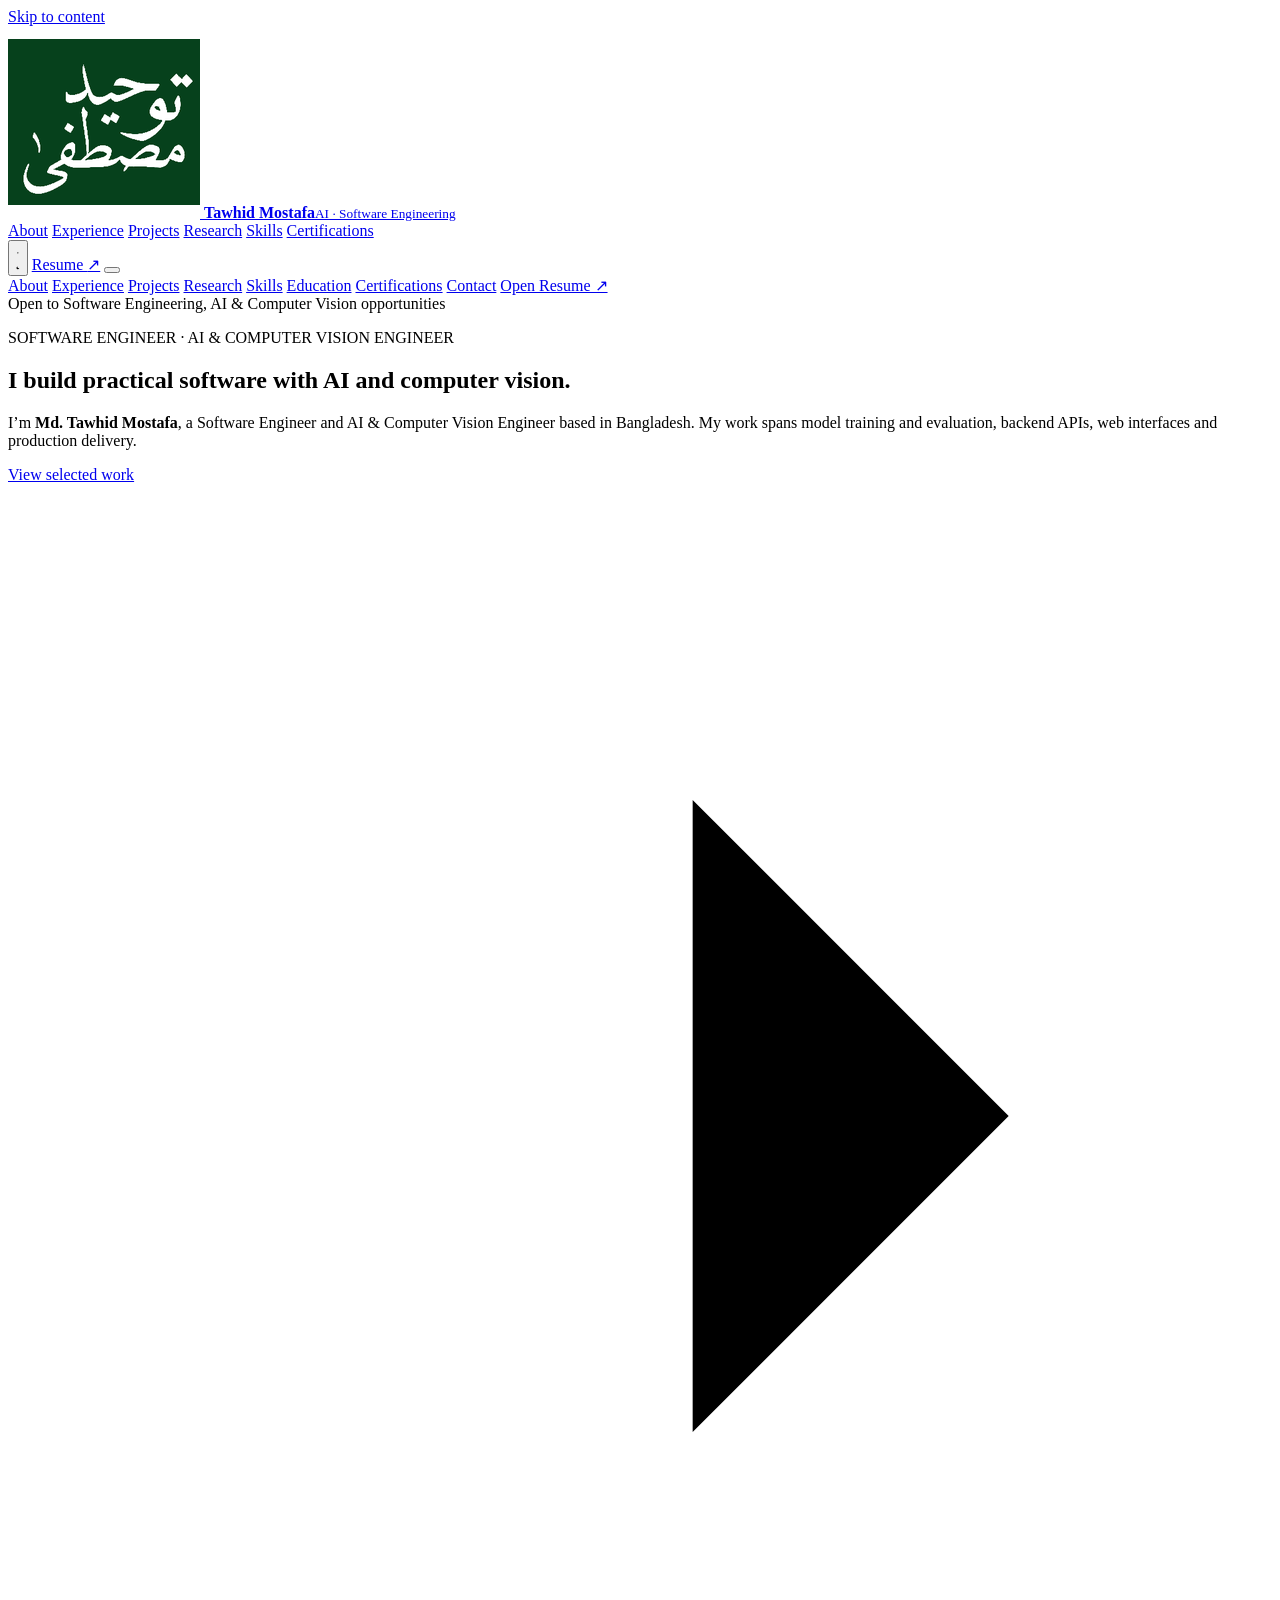
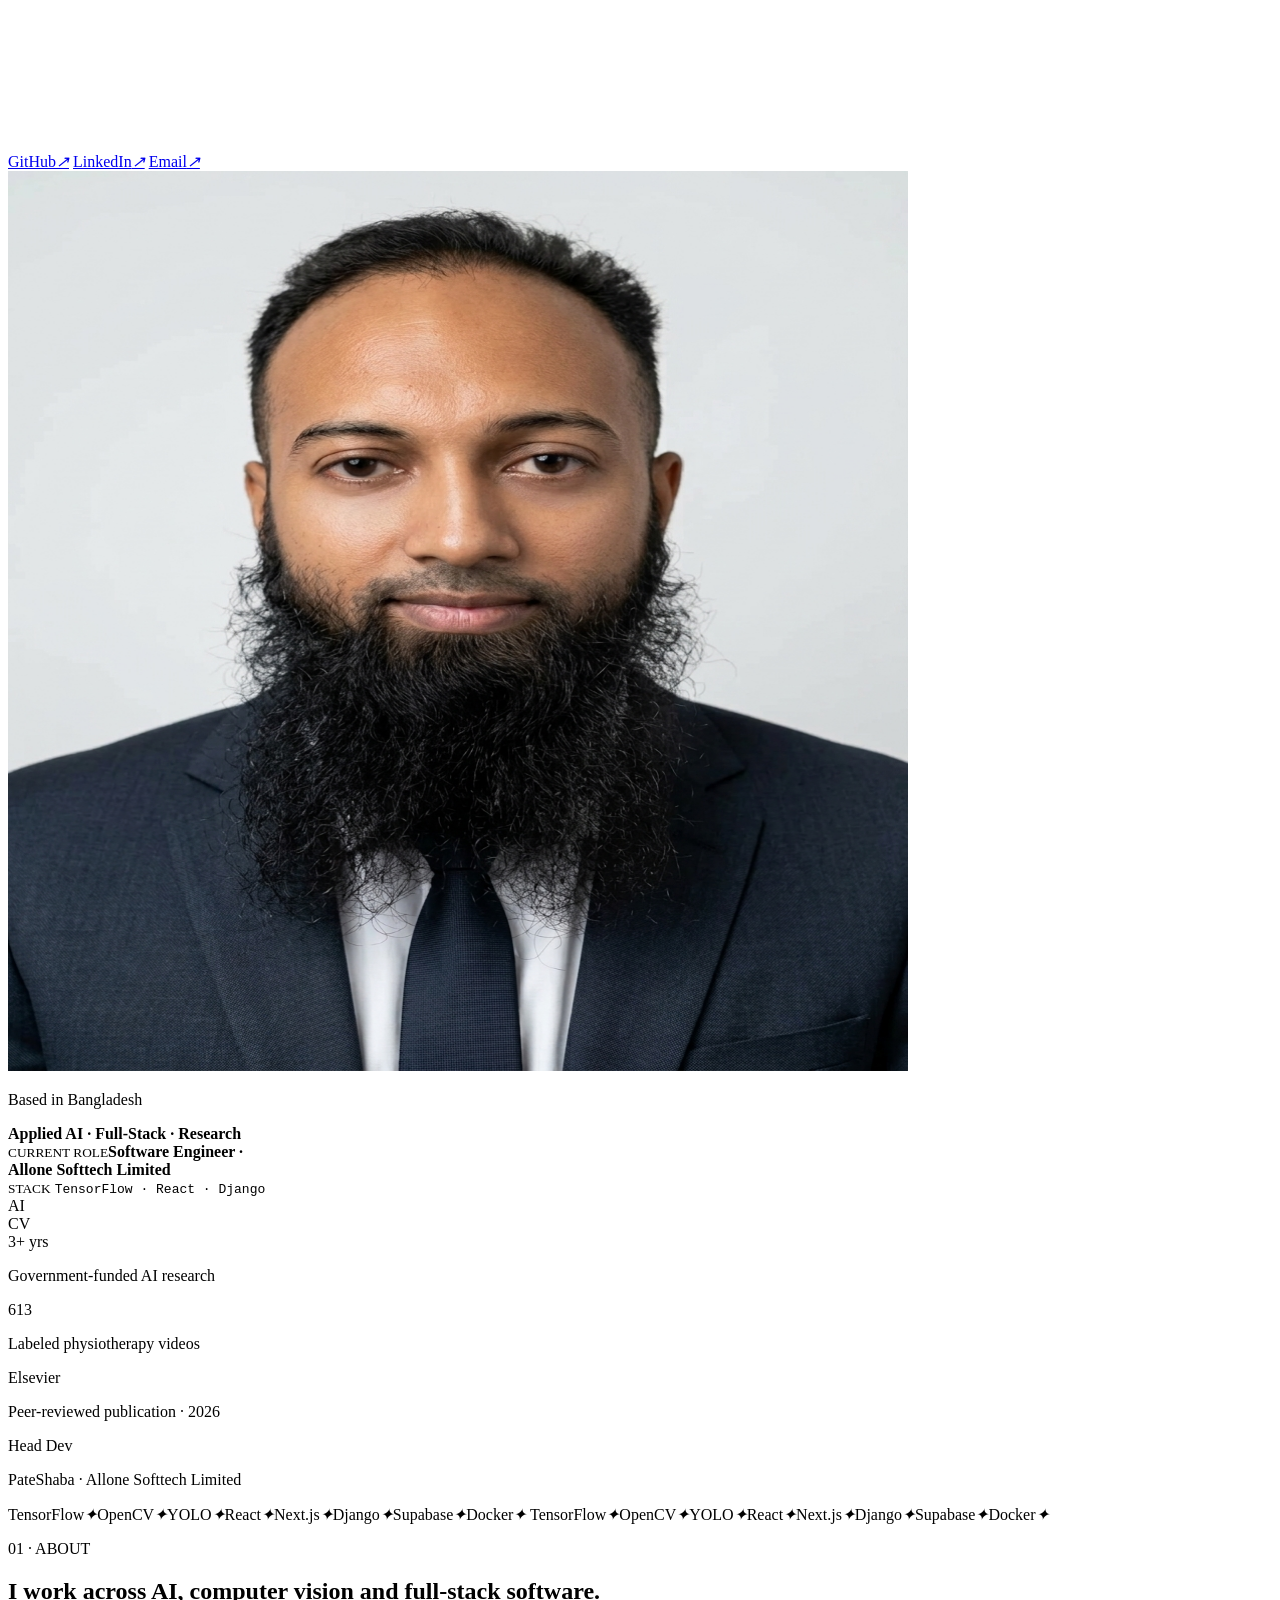
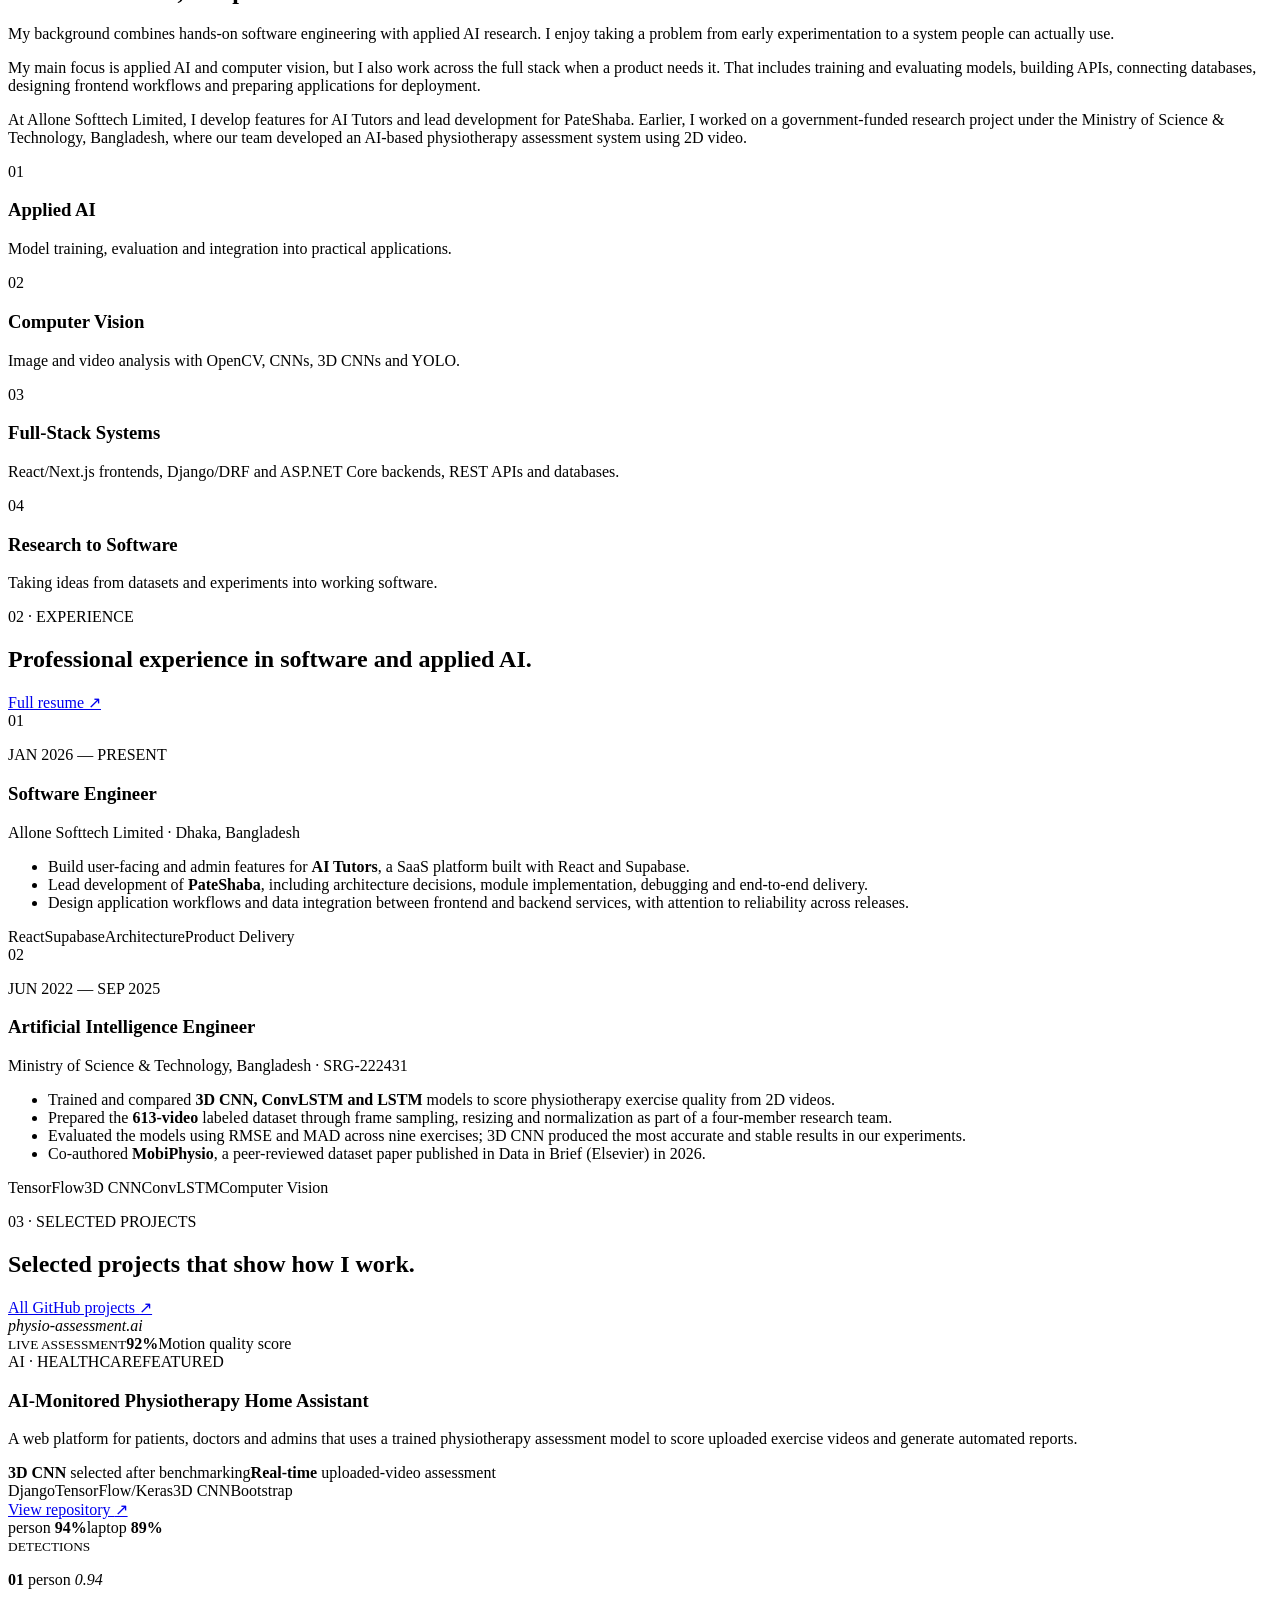
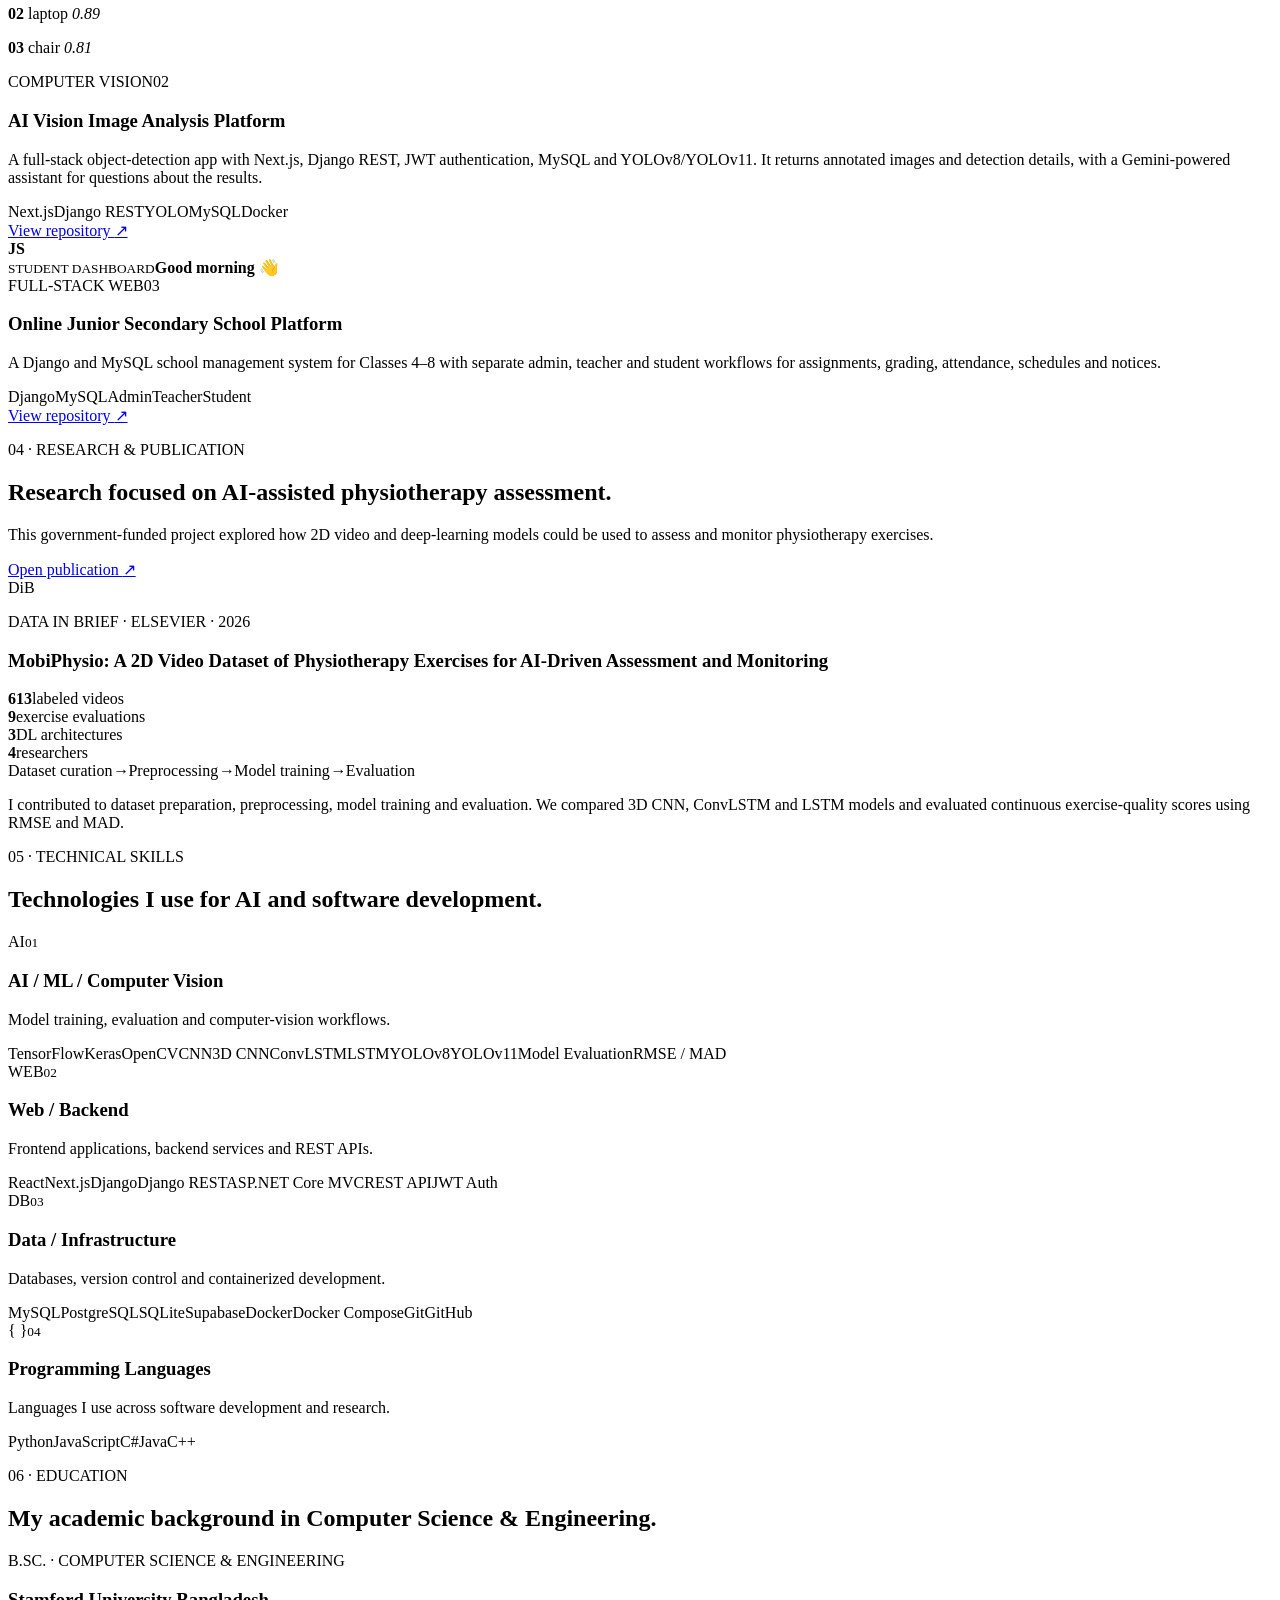
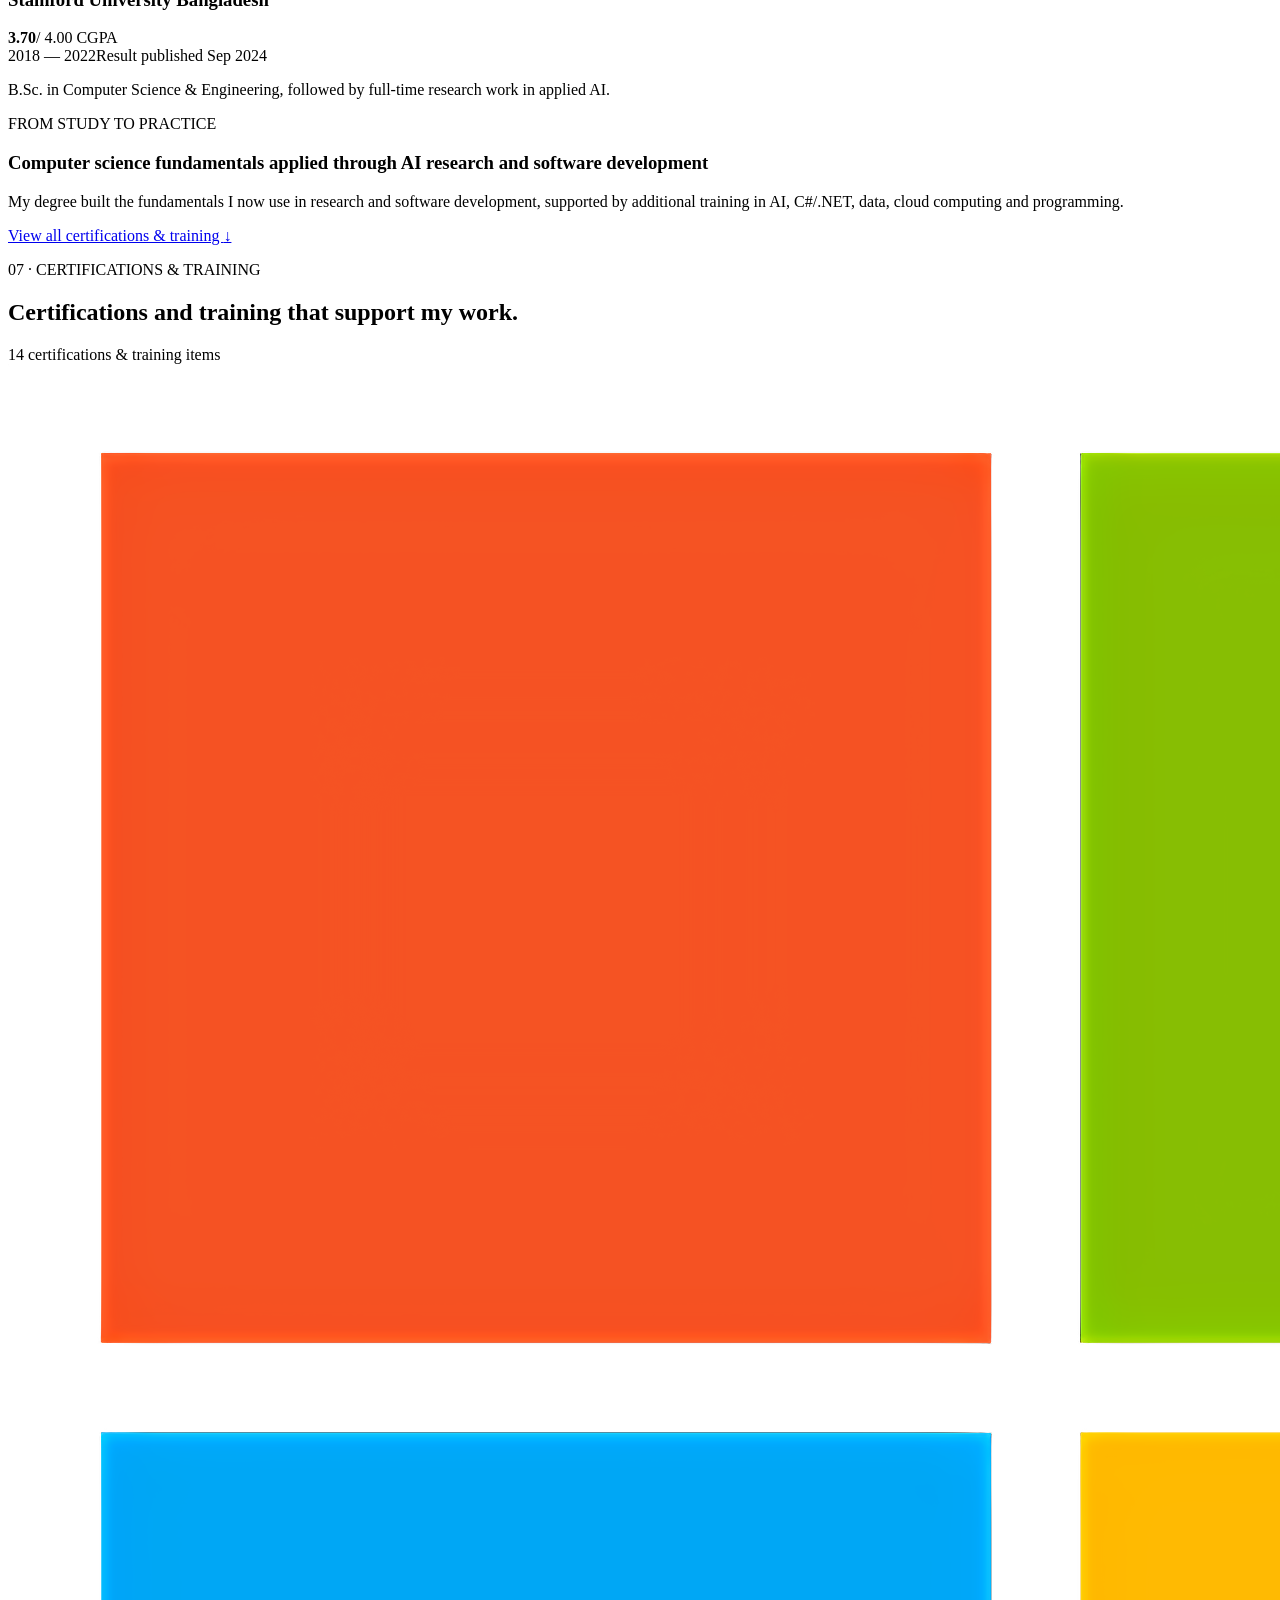
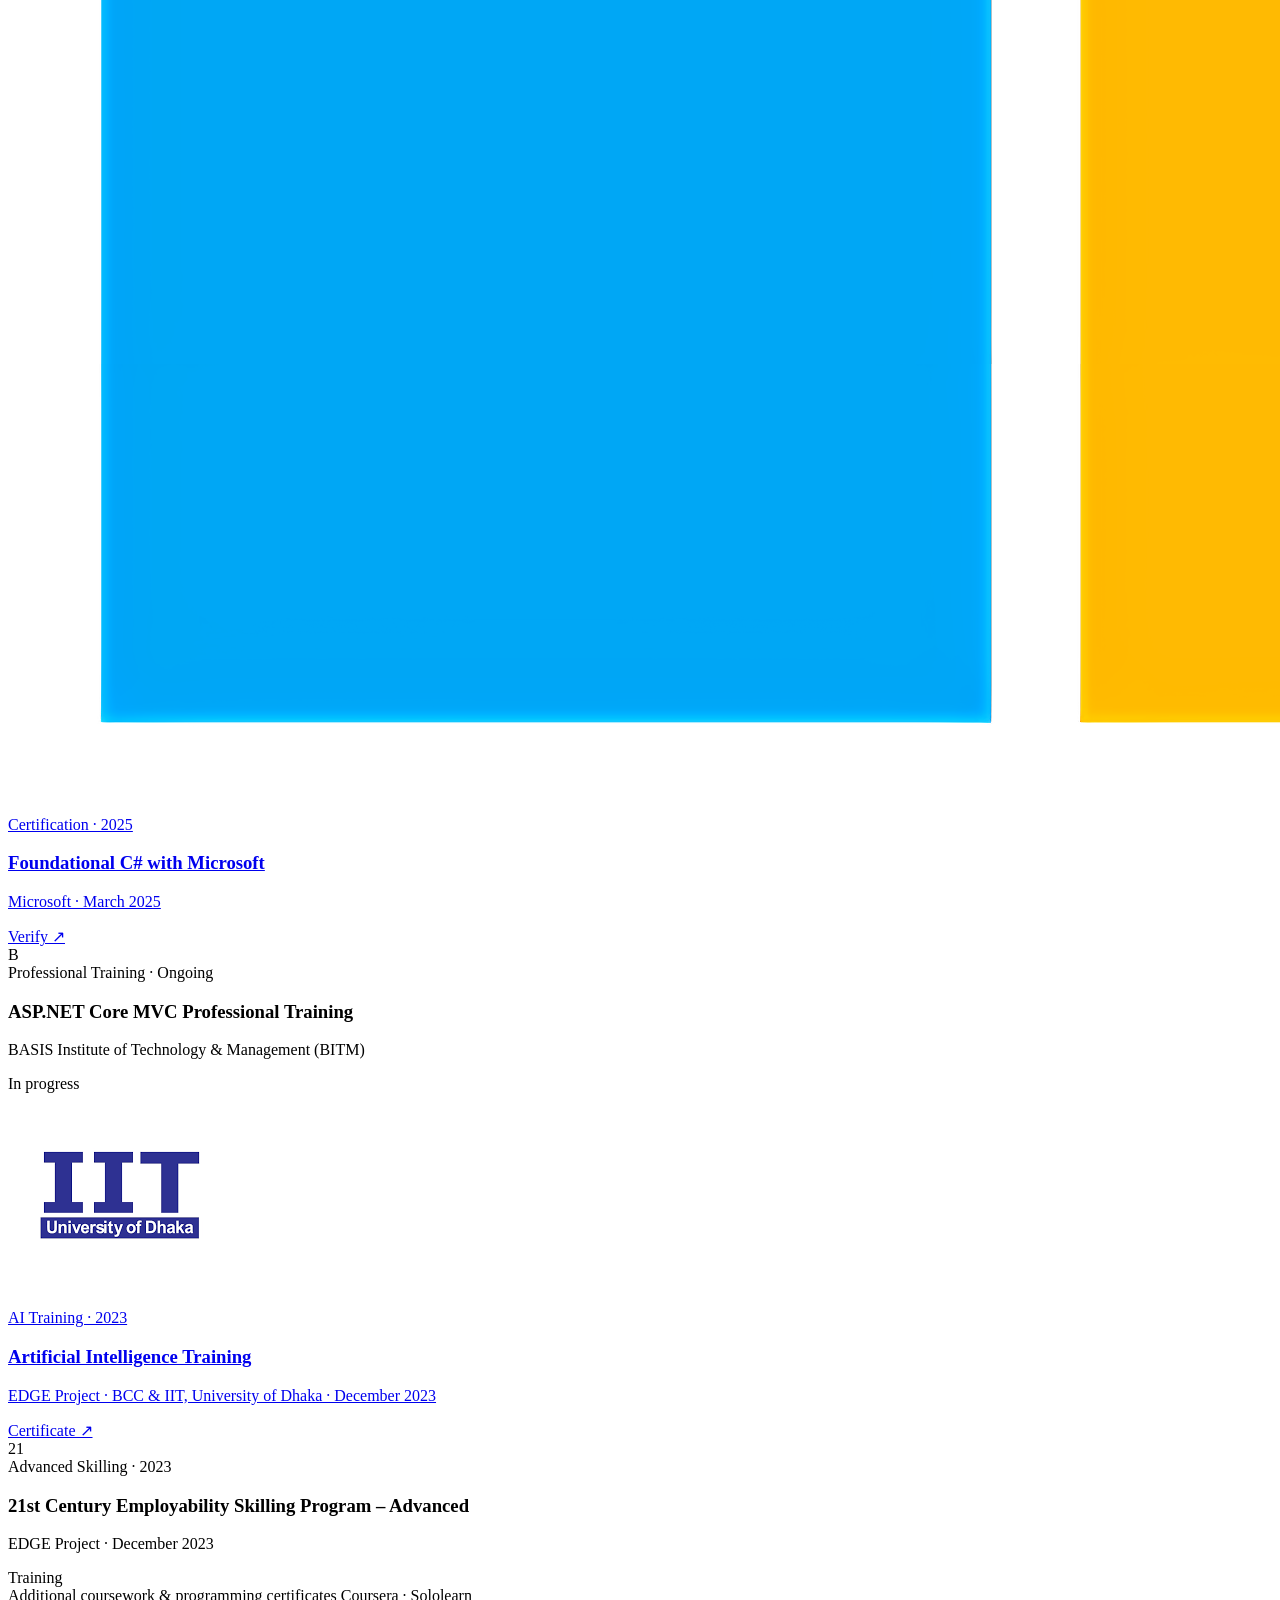
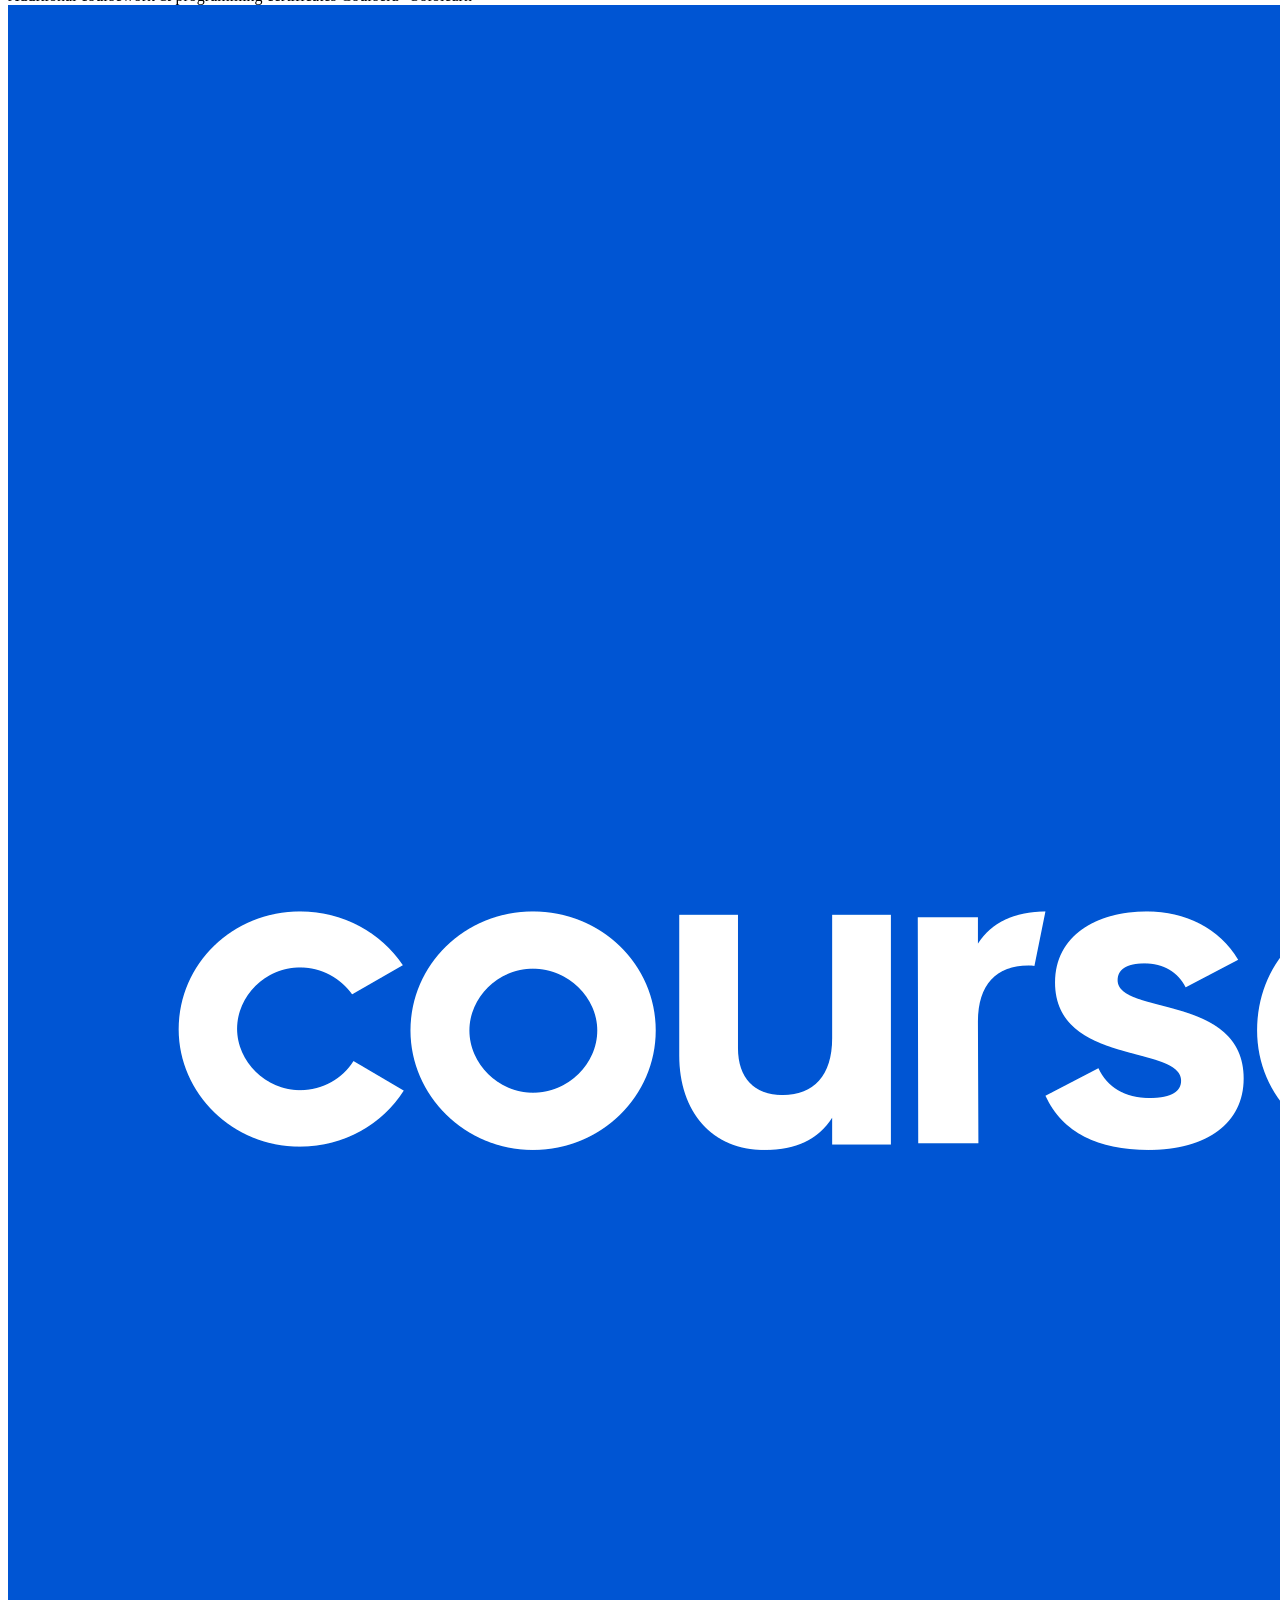
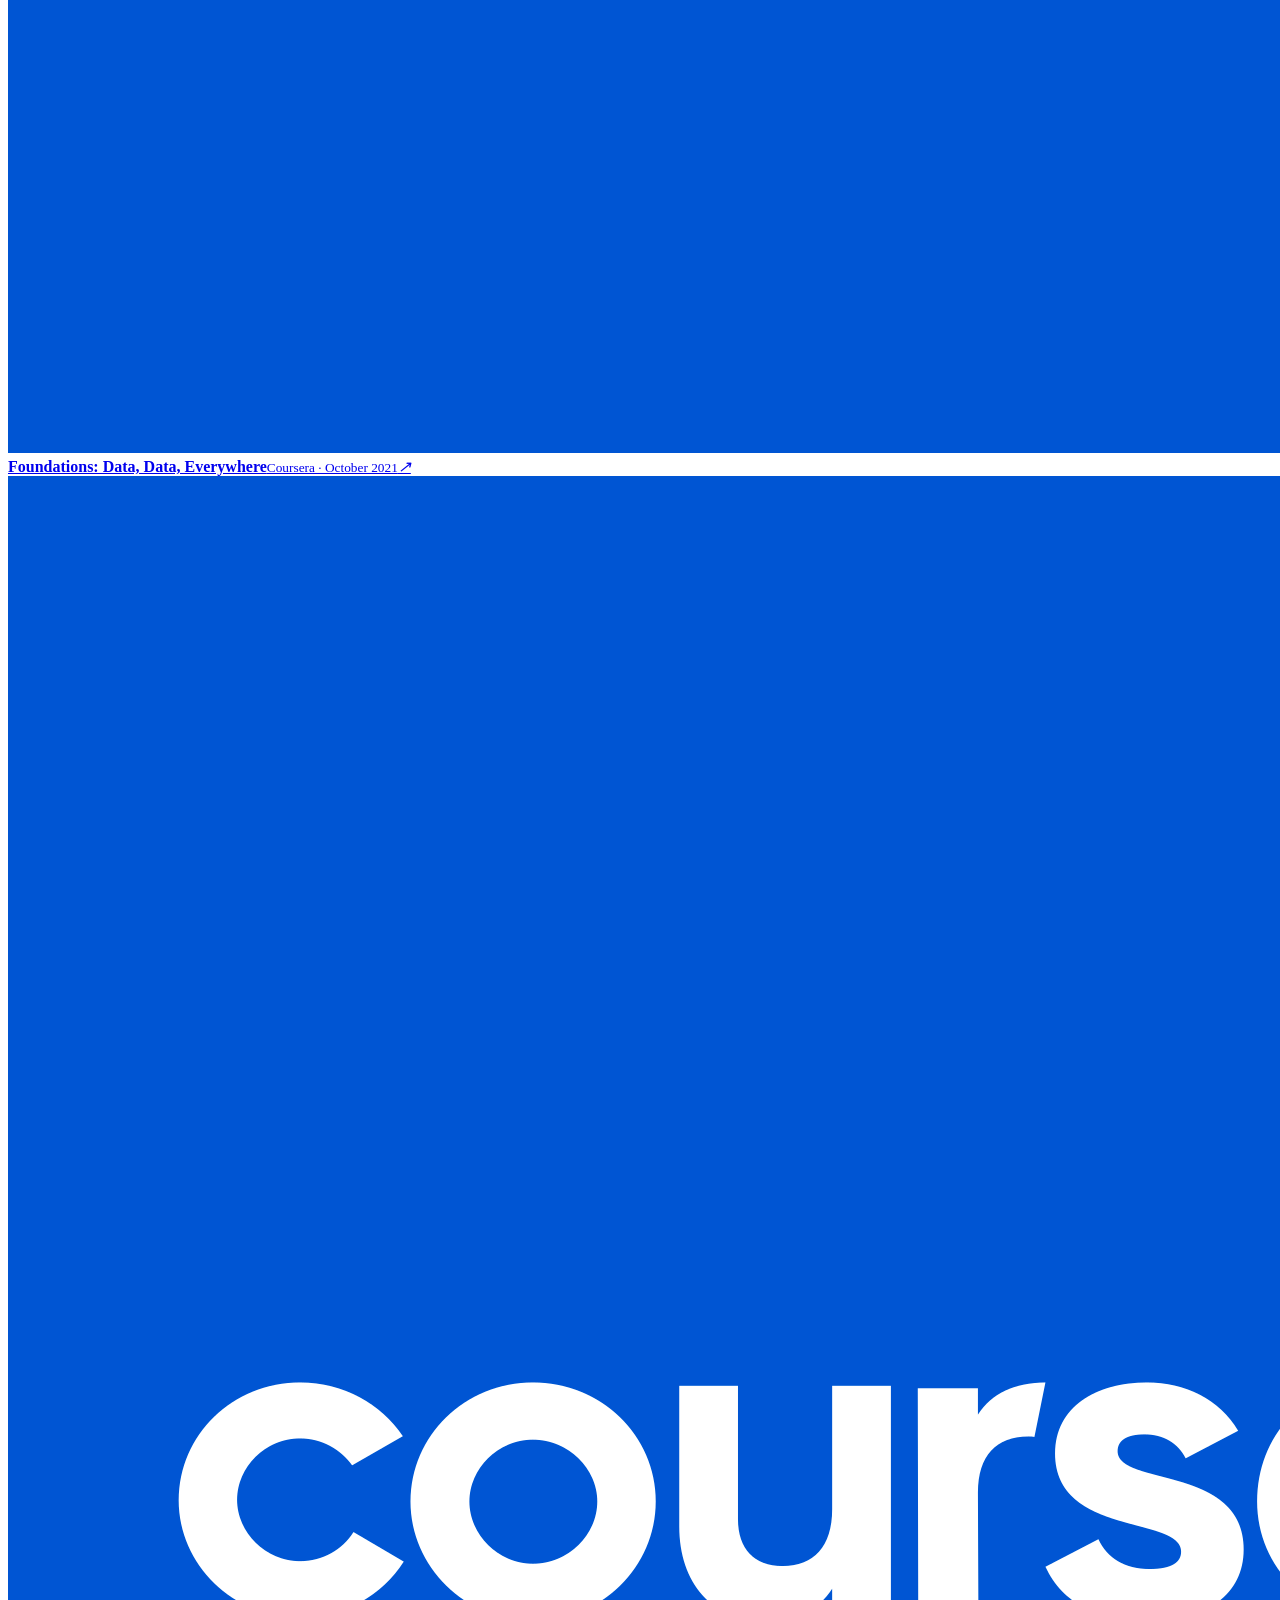
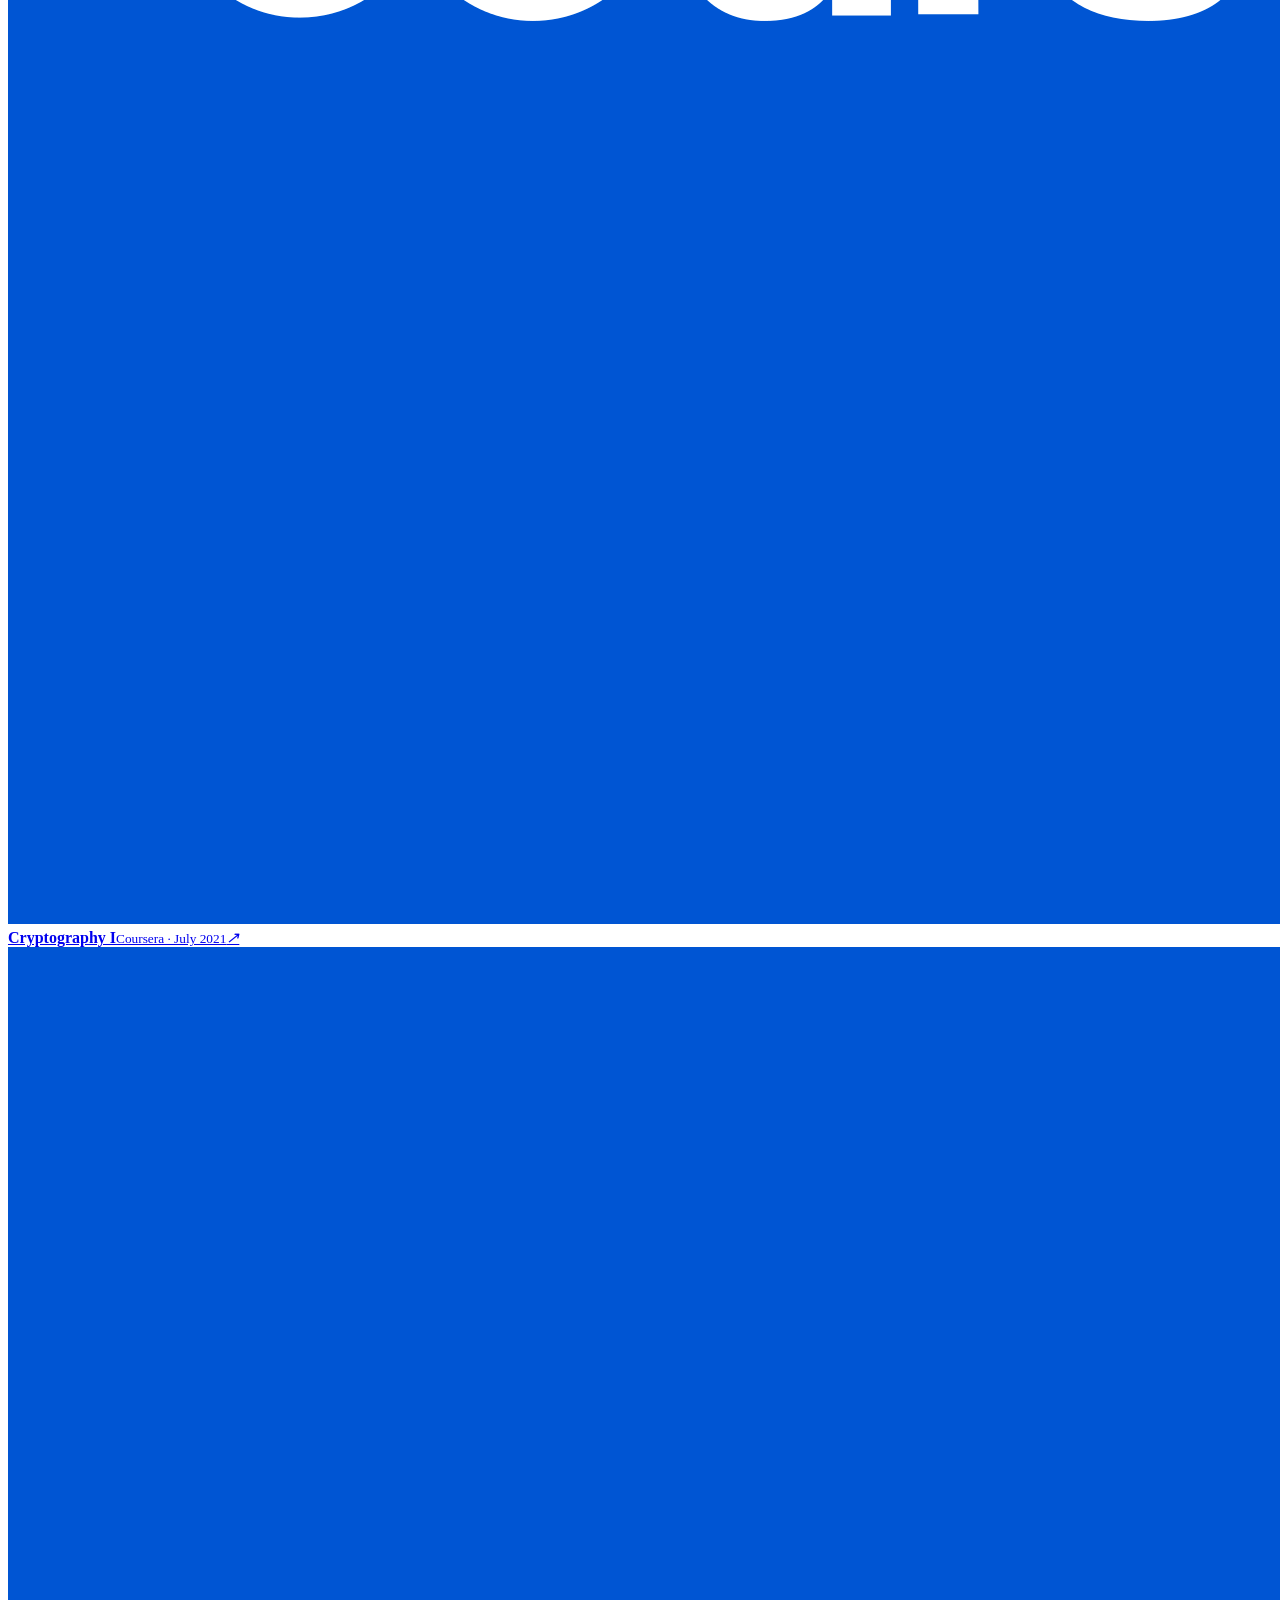
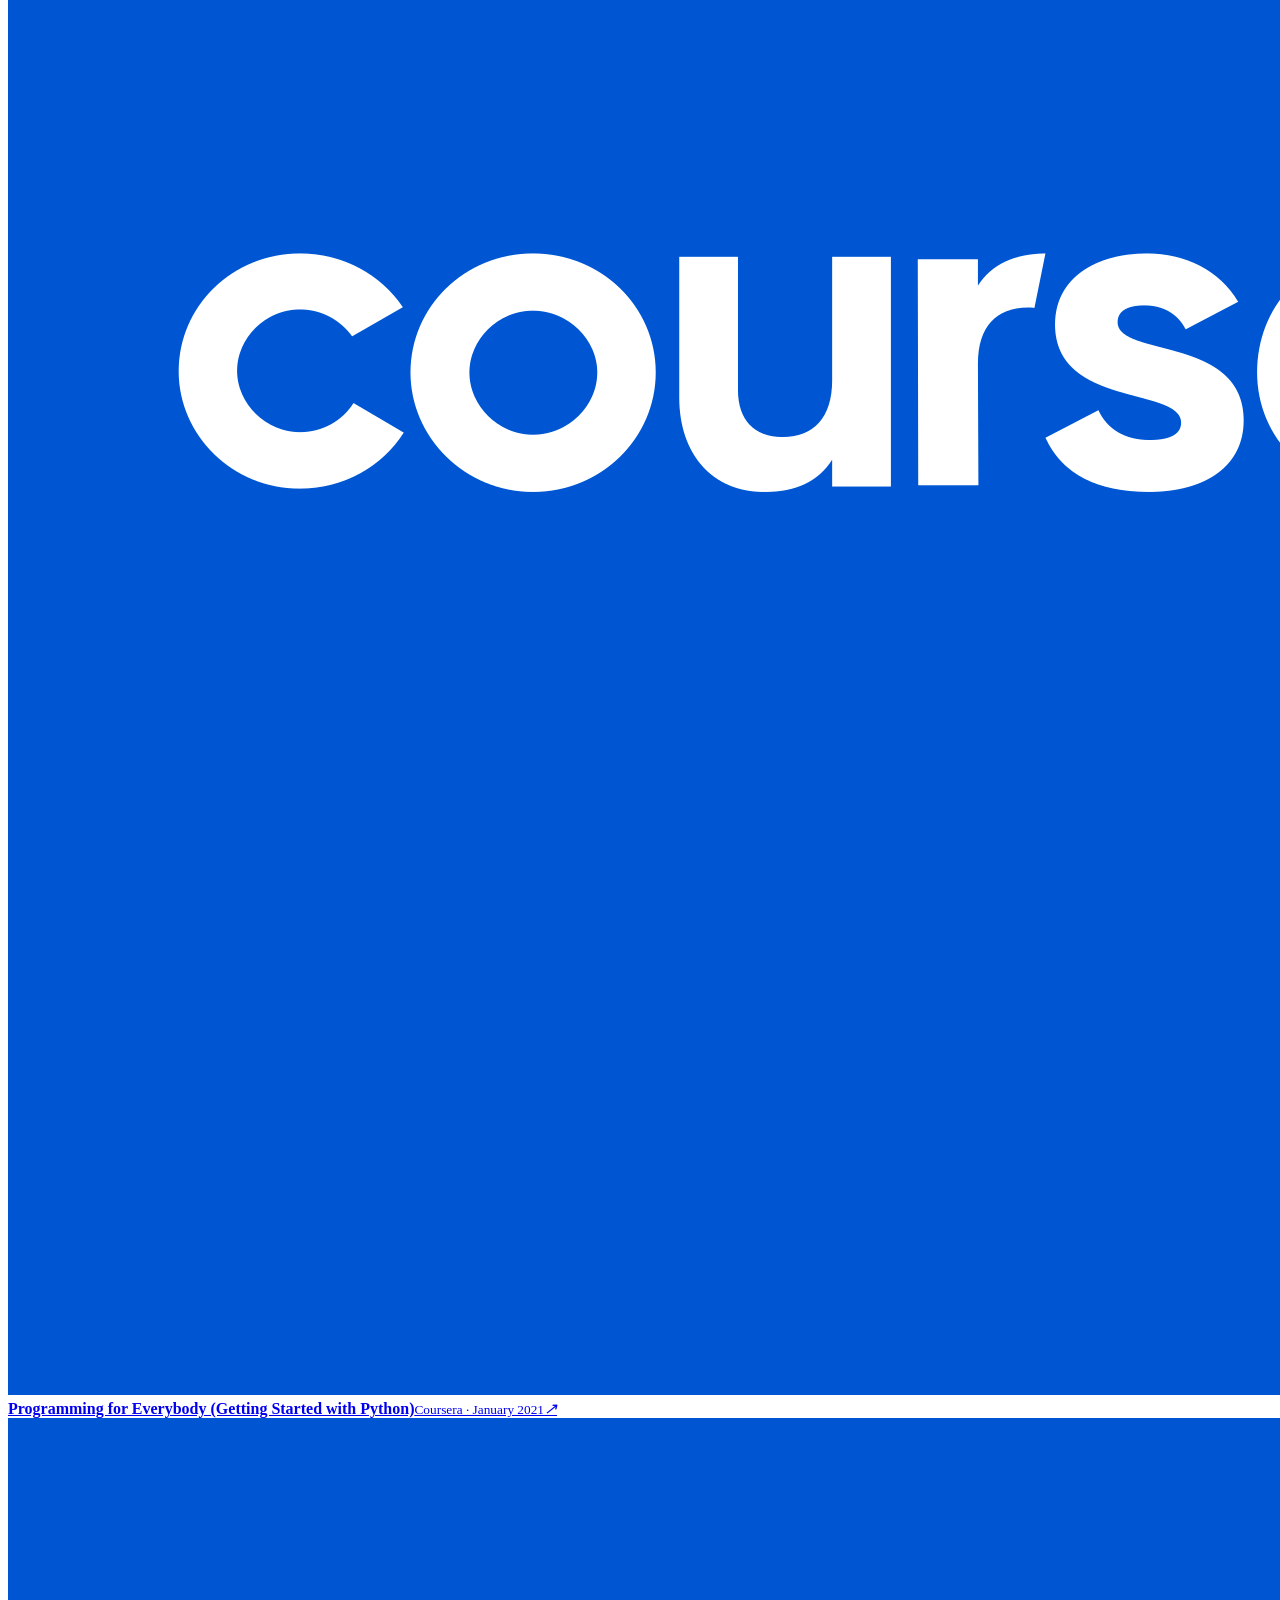
==== commit 5a730296: "Replace brand mark text with logo image" ====
--- a/index.html
+++ b/index.html
@@ -50,7 +50,7 @@
   <header class="site-header" id="top">
     <div class="container nav-shell">
       <a class="brand" href="#top" aria-label="Tawhid Mostafa home">
-        <span class="brand-mark">TM</span>
+        <span class="brand-mark"><img src="assets/favicon.png" alt="Tawhid Mostafa logo"></span>
         <span class="brand-copy"><strong>Tawhid Mostafa</strong><small>AI · Software Engineering</small></span>
       </a>
 
@@ -422,7 +422,7 @@
 
   <footer class="site-footer">
     <div class="container footer-grid">
-      <div><a class="brand footer-brand" href="#top"><span class="brand-mark">TM</span><span class="brand-copy"><strong>Tawhid Mostafa</strong><small>AI · Software Engineering</small></span></a></div>
+      <div><a class="brand footer-brand" href="#top"><span class="brand-mark"><img src="assets/favicon.png" alt="Tawhid Mostafa logo"></span><span class="brand-copy"><strong>Tawhid Mostafa</strong><small>AI · Software Engineering</small></span></a></div>
       <div class="footer-links"><a href="https://github.com/mdtawhidmostafa" target="_blank" rel="noopener">GitHub ↗</a><a href="https://linkedin.com/in/tawhid-mostafa" target="_blank" rel="noopener">LinkedIn ↗</a><a href="assets/Tawhid-Mostafa-Resume.pdf" target="_blank" rel="noopener">Resume ↗</a><a href="mailto:mmttawhid@gmail.com">Email ↗</a></div>
       <p class="copyright">© <span id="year"></span> Md. Tawhid Mostafa. Built with care for the web.</p>
     </div>
--- a/styles.css
+++ b/styles.css
@@ -1,573 +1,103 @@
-:root {
-  --bg: #050a12;
-  --bg-2: #09111f;
-  --surface: rgba(13, 24, 40, .72);
-  --surface-solid: #0d1828;
-  --surface-hover: #112137;
-  --text: #f4f7fb;
-  --muted: #97a8bb;
-  --muted-2: #73879d;
-  --line: rgba(171, 205, 235, .12);
-  --line-strong: rgba(171, 205, 235, .22);
-  --accent: #61f1d5;
-  --accent-2: #7d8cff;
-  --accent-3: #73b7ff;
-  --accent-soft: rgba(97, 241, 213, .10);
-  --header: rgba(5, 10, 18, .70);
-  --shadow: 0 30px 90px rgba(0, 0, 0, .36);
-  --max: 1220px;
-  --radius-xl: 32px;
-  --radius-lg: 24px;
-  --radius-md: 18px;
-  --radius-sm: 12px;
+  text-shadow: 0 2px 14px rgba(0, 0, 0, .55);
 }
 
-[data-theme="light"] {
-  --bg: #f7f9fc;
-  --bg-2: #eef3f8;
-  --surface: rgba(255, 255, 255, .78);
-  --surface-solid: #ffffff;
-  --surface-hover: #f8fbff;
-  --text: #0d1b2d;
-  --muted: #5c7088;
-  --muted-2: #7a8ba0;
-  --line: rgba(31, 67, 101, .12);
-  --line-strong: rgba(31, 67, 101, .20);
-  --accent: #0f9f91;
-  --accent-2: #6257e9;
-  --accent-3: #2e7ddf;
-  --accent-soft: rgba(15, 159, 145, .08);
-  --header: rgba(247, 249, 252, .78);
-  --shadow: 0 30px 80px rgba(23, 52, 80, .14);
+.hero-visual .floating-card {
+  display: flex;
+  transform: none;
+  z-index: 6;
+  max-width: min(42vw, 210px);
+  box-shadow: 0 18px 42px rgba(0,0,0,.20);
 }
 
-* { box-sizing: border-box; }
-html { scroll-behavior: smooth; scroll-padding-top: 100px; }
-body {
-  margin: 0;
-  min-width: 320px;
-  background:
-    radial-gradient(circle at 9% -10%, rgba(97,241,213,.10), transparent 30%),
-    radial-gradient(circle at 90% 8%, rgba(125,140,255,.11), transparent 32%),
-    var(--bg);
-  color: var(--text);
-  font-family: "Manrope", Inter, ui-sans-serif, system-ui, -apple-system, BlinkMacSystemFont, "Segoe UI", sans-serif;
-  font-size: 16px;
-  line-height: 1.65;
-  letter-spacing: -.01em;
-  text-rendering: optimizeLegibility;
-  -webkit-font-smoothing: antialiased;
-  overflow-x: hidden;
-}
-body.menu-open { overflow: hidden; }
-a { color: inherit; text-decoration: none; }
-button, input, textarea { font: inherit; }
-button { color: inherit; }
-img { display: block; max-width: 100%; }
-svg { fill: none; stroke: currentColor; stroke-width: 1.8; stroke-linecap: round; stroke-linejoin: round; }
-::selection { background: var(--accent); color: #05121c; }
-
-.skip-link { position: fixed; left: 16px; top: 16px; z-index: 1000; transform: translateY(-160%); background: var(--text); color: var(--bg); padding: 10px 14px; border-radius: 10px; font-weight: 800; }
-.skip-link:focus { transform: none; }
-.scroll-progress { position: fixed; inset: 0 auto auto 0; height: 2px; width: 0; z-index: 1000; background: linear-gradient(90deg, var(--accent), var(--accent-2)); box-shadow: 0 0 16px rgba(97,241,213,.45); }
-.page-noise { position: fixed; inset: 0; z-index: -5; opacity: .07; pointer-events: none; background-image: url("data:image/svg+xml,%3Csvg viewBox='0 0 180 180' xmlns='http://www.w3.org/2000/svg'%3E%3Cfilter id='n'%3E%3CfeTurbulence type='fractalNoise' baseFrequency='.9' numOctaves='4' stitchTiles='stitch'/%3E%3C/filter%3E%3Crect width='100%25' height='100%25' filter='url(%23n)' opacity='.55'/%3E%3C/svg%3E"); }
-.orb { position: fixed; z-index: -4; border-radius: 50%; filter: blur(100px); pointer-events: none; opacity: .13; }
-.orb-one { width: 36rem; height: 36rem; top: 8vh; right: -14rem; background: var(--accent-2); }
-.orb-two { width: 28rem; height: 28rem; top: 58vh; left: -14rem; background: var(--accent); }
-
-.container { width: min(calc(100% - 48px), var(--max)); margin-inline: auto; }
-.section { position: relative; padding: 122px 0; }
-.section-dark { background: linear-gradient(180deg, rgba(255,255,255,.018), rgba(255,255,255,.03)); border-block: 1px solid var(--line); }
-.section-soft { background: linear-gradient(180deg, rgba(123,154,190,.035), rgba(123,154,190,.02)); }
-.eyebrow { margin: 0 0 14px; color: var(--accent); font-family: "DM Mono", ui-monospace, SFMono-Regular, Menlo, monospace; font-size: 11px; font-weight: 500; letter-spacing: .13em; text-transform: uppercase; }
-.gradient-text { background: linear-gradient(120deg, var(--accent) 10%, var(--accent-3) 50%, var(--accent-2)); -webkit-background-clip: text; background-clip: text; color: transparent; }
-.section-heading h2, .contact-card h2, .hero h1 { margin: 0; line-height: 1.02; letter-spacing: -.055em; }
-.section-heading h2 { max-width: 800px; font-size: clamp(38px, 4.7vw, 64px); }
-.section-heading-row { display: flex; align-items: end; justify-content: space-between; gap: 36px; margin-bottom: 46px; }
-.section-intro { max-width: 620px; margin: 24px 0 0; color: var(--muted); font-size: 17px; }
-.text-link { display: inline-flex; align-items: center; gap: 8px; white-space: nowrap; color: var(--muted); font-size: 14px; font-weight: 800; }
-.text-link span { color: var(--accent); transition: transform .2s ease; }
-.text-link:hover { color: var(--text); }
-.text-link:hover span { transform: translate(2px,-2px); }
-
-/* Header */
-.site-header { position: fixed; top: 16px; left: 0; right: 0; z-index: 100; pointer-events: none; }
-.nav-shell { min-height: 66px; display: flex; align-items: center; gap: 20px; padding: 9px 12px 9px 14px; border: 1px solid var(--line); border-radius: 20px; background: var(--header); backdrop-filter: blur(18px) saturate(1.2); -webkit-backdrop-filter: blur(18px) saturate(1.2); box-shadow: 0 18px 55px rgba(0,0,0,.15); pointer-events: auto; transition: border-color .2s ease, transform .2s ease; }
-.site-header.scrolled .nav-shell { border-color: var(--line-strong); }
-.brand { display: inline-flex; align-items: center; gap: 11px; min-width: max-content; }
-.brand-mark { display: grid; place-items: center; width: 42px; height: 42px; border-radius: 13px; background: linear-gradient(145deg, var(--accent), #7ecbff 55%, var(--accent-2)); color: #05131d; box-shadow: 0 12px 30px rgba(97,241,213,.14); font-size: 12px; font-weight: 900; letter-spacing: .04em; }
-.brand-copy { display: grid; line-height: 1.15; }
-.brand-copy strong { font-size: 13px; letter-spacing: -.02em; }
-.brand-copy small { margin-top: 4px; color: var(--muted-2); font-family: "DM Mono", monospace; font-size: 8px; letter-spacing: .04em; text-transform: uppercase; }
-.desktop-nav { display: flex; align-items: center; gap: 6px; margin-left: auto; }
-.desktop-nav a { position: relative; padding: 9px 11px; border-radius: 10px; color: var(--muted); font-size: 12px; font-weight: 700; transition: color .18s ease, background .18s ease; }
-.desktop-nav a:hover, .desktop-nav a.active { color: var(--text); background: rgba(129,162,194,.07); }
-.desktop-nav a.active::after { content: ""; position: absolute; left: 50%; bottom: 2px; width: 4px; height: 4px; transform: translateX(-50%); border-radius: 50%; background: var(--accent); }
-.nav-actions { display: flex; align-items: center; gap: 8px; }
-.icon-button, .menu-button { display: grid; place-items: center; width: 42px; height: 42px; border: 1px solid var(--line); border-radius: 12px; background: rgba(126,157,190,.05); cursor: pointer; transition: border-color .2s ease, transform .2s ease, background .2s ease; }
-.icon-button:hover, .menu-button:hover { transform: translateY(-1px); border-color: rgba(97,241,213,.30); background: rgba(97,241,213,.06); }
-.icon-button svg { width: 18px; height: 18px; }
-.moon-icon { display: none; }
-[data-theme="light"] .sun-icon { display: none; }
-[data-theme="light"] .moon-icon { display: block; }
-.menu-button { display: none; padding: 10px; gap: 4px; align-content: center; }
-.menu-button span { width: 19px; height: 2px; border-radius: 3px; background: currentColor; transition: transform .2s ease, opacity .2s ease; }
-.menu-button[aria-expanded="true"] span:nth-child(1) { transform: translateY(6px) rotate(45deg); }
-.menu-button[aria-expanded="true"] span:nth-child(2) { opacity: 0; }
-.menu-button[aria-expanded="true"] span:nth-child(3) { transform: translateY(-6px) rotate(-45deg); }
-.mobile-nav { display: none; }
-
-.button { display: inline-flex; align-items: center; justify-content: center; gap: 10px; min-height: 46px; padding: 0 18px; border: 1px solid transparent; border-radius: 13px; font-size: 13px; font-weight: 800; letter-spacing: -.01em; cursor: pointer; transition: transform .2s ease, border-color .2s ease, box-shadow .2s ease, background .2s ease; }
-.button:hover { transform: translateY(-2px); }
-.button svg { width: 17px; height: 17px; }
-.button-primary { color: #04131c; background: linear-gradient(135deg, var(--accent), #79c8ff 62%, #87a2ff); box-shadow: 0 14px 38px rgba(97,241,213,.15); }
-.button-primary:hover { box-shadow: 0 18px 46px rgba(97,241,213,.22); }
-.button-ghost { color: var(--text); background: rgba(130,162,191,.055); border-color: var(--line); }
-.button-ghost:hover { border-color: rgba(97,241,213,.28); background: rgba(97,241,213,.055); }
-.button-small { min-height: 42px; padding-inline: 15px; }
-.button-large { min-height: 54px; padding-inline: 21px; border-radius: 15px; font-size: 14px; }
-
-/* Hero */
-.hero { padding-top: 164px; padding-bottom: 72px; min-height: 100vh; display: flex; flex-direction: column; justify-content: center; overflow: hidden; }
-.hero::before { content: ""; position: absolute; inset: 0; pointer-events: none; background: linear-gradient(rgba(139,173,205,.035) 1px, transparent 1px), linear-gradient(90deg, rgba(139,173,205,.035) 1px, transparent 1px); background-size: 58px 58px; mask-image: linear-gradient(to bottom, black, transparent 78%); }
-.hero-layout { display: grid; grid-template-columns: 1.07fr .93fr; align-items: center; gap: 82px; position: relative; z-index: 1; }
-.availability { display: inline-flex; align-items: center; gap: 9px; max-width: 100%; margin-bottom: 22px; padding: 8px 12px; border: 1px solid var(--line); border-radius: 999px; background: rgba(126,157,190,.045); color: var(--muted); font-size: 11px; font-weight: 700; }
-.availability > span { width: 7px; height: 7px; flex: 0 0 auto; border-radius: 50%; background: #55e49a; box-shadow: 0 0 0 5px rgba(85,228,154,.08); }
-.hero h1 { max-width: 800px; font-size: clamp(50px, 6.2vw, 88px); }
-.hero-lead { max-width: 760px; margin: 26px 0 0; color: var(--muted); font-size: clamp(17px,1.6vw,20px); line-height: 1.75; }
-.hero-lead strong { color: var(--text); }
-.hero-actions { display: flex; flex-wrap: wrap; gap: 11px; margin-top: 32px; }
-.hero-actions .button:only-child{min-width:220px}
-.hero-socials { display: flex; flex-wrap: wrap; gap: 8px; margin-top: 26px; }
-.hero-socials a { display: inline-flex; align-items: center; gap: 8px; padding: 8px 10px; border-radius: 10px; color: var(--muted); font-size: 12px; font-weight: 700; transition: background .2s ease, color .2s ease; }
-.hero-socials a:hover { color: var(--text); background: rgba(126,157,190,.055); }
-.hero-socials em { color: var(--accent); font-style: normal; }
-.hero-visual { display: flex; justify-content: center; perspective: 1000px; }
-.visual-stage { width: min(100%, 480px); aspect-ratio: .88; position: relative; border-radius: 38px; transform-style: preserve-3d; transition: transform .18s ease-out; }
-.visual-stage::before { content: ""; position: absolute; inset: 4% 2% 1% 8%; border-radius: 38px; background: linear-gradient(145deg, rgba(97,241,213,.11), rgba(125,140,255,.12)); filter: blur(1px); border: 1px solid var(--line); transform: rotate(5deg); }
-.visual-grid { position: absolute; inset: 0; border: 1px solid var(--line); border-radius: 38px; background-image: linear-gradient(rgba(164,197,225,.06) 1px, transparent 1px), linear-gradient(90deg, rgba(164,197,225,.06) 1px, transparent 1px); background-size: 34px 34px; mask-image: linear-gradient(145deg, black 60%, transparent); transform: rotate(-3deg); }
-.portrait-frame { position: absolute; inset: 6% 8% 8% 6%; overflow: hidden; border: 1px solid var(--line-strong); border-radius: 32px; background: var(--surface-solid); box-shadow: var(--shadow); transform: translateZ(25px); }
-.portrait-frame img { width: 100%; height: 100%; object-fit: cover; object-position: center 18%; filter: saturate(.72) contrast(1.04); }
-.portrait-gradient { position: absolute; inset: 0; background: linear-gradient(to top, rgba(3,10,18,.94) 0%, rgba(3,10,18,.20) 42%, transparent 62%); }
-.portrait-info { position: absolute; z-index: 2; left: 24px; right: 24px; bottom: 22px; color: #f4f9ff; }
-.portrait-info p { margin: 0; color: rgba(232,242,250,.72); font-family: "DM Mono", monospace; font-size: 9px; letter-spacing: .08em; text-transform: uppercase; }
-.portrait-info strong { display: block; margin-top: 5px; font-size: 15px; }
-.floating-card { position: absolute; z-index: 4; border: 1px solid rgba(180,215,240,.14); background: rgba(10,21,35,.84); backdrop-filter: blur(15px); color: #f3f8fd; border-radius: 16px; box-shadow: 0 20px 50px rgba(0,0,0,.22); transform: translateZ(55px); }
-[data-theme="light"] .floating-card { background: rgba(255,255,255,.88); color: var(--text); }
-.floating-role { left: -5%; top: 12%; display: flex; align-items: center; gap: 10px; padding: 12px 14px; }
-.floating-role small, .floating-code small { display: block; color: var(--muted); font-family: "DM Mono", monospace; font-size: 8px; letter-spacing: .08em; }
-.floating-role strong { display: block; margin-top: 2px; font-size: 11px; }
-.mini-dot { width: 9px; height: 9px; border-radius: 50%; background: var(--accent); box-shadow: 0 0 18px rgba(97,241,213,.5); }
-.floating-code { right: -6%; bottom: 13%; padding: 12px 14px; }
-.floating-code code { display: block; margin-top: 4px; color: #dfe9f3; font-family: "DM Mono", monospace; font-size: 9px; }
-[data-theme="light"] .floating-code code { color: var(--text); }
-.floating-symbol { position: absolute; z-index: 5; display: grid; place-items: center; width: 54px; height: 54px; border: 1px solid var(--line-strong); border-radius: 16px; background: var(--surface-solid); box-shadow: 0 18px 42px rgba(0,0,0,.14); font-family: "DM Mono", monospace; font-size: 11px; font-weight: 500; transform: translateZ(70px); }
-.symbol-ai { right: 4%; top: 4%; color: var(--accent); rotate: 8deg; }
-.symbol-cv { left: 1%; bottom: 5%; color: var(--accent-2); rotate: -8deg; }
-.proof-strip { position: relative; z-index: 1; display: grid; grid-template-columns: repeat(4,1fr); margin-top: 76px; border: 1px solid var(--line); border-radius: 20px; background: rgba(126,157,190,.035); backdrop-filter: blur(15px); overflow: hidden; }
-.proof-strip article { min-height: 112px; padding: 22px; border-right: 1px solid var(--line); }
-.proof-strip article:last-child { border-right: 0; }
-.proof-number { display: block; font-size: 18px; font-weight: 800; letter-spacing: -.03em; }
-.proof-strip p { margin: 6px 0 0; color: var(--muted); font-size: 12px; line-height: 1.5; }
-.stack-ribbon { margin-top: 34px; border-block: 1px solid var(--line); overflow: hidden; mask-image: linear-gradient(to right, transparent, black 10%, black 90%, transparent); }
-.stack-track { display: flex; align-items: center; gap: 22px; width: max-content; padding: 12px 0; animation: marquee 30s linear infinite; color: var(--muted-2); font-family: "DM Mono", monospace; font-size: 10px; letter-spacing: .08em; text-transform: uppercase; }
-.stack-track i { color: var(--accent); font-style: normal; opacity: .65; }
-@keyframes marquee { to { transform: translateX(-50%); } }
-
-/* About */
-.about-layout { display: grid; grid-template-columns: .82fr 1.18fr; gap: 90px; align-items: start; }
-.sticky-heading { position: sticky; top: 120px; }
-.about-panel { padding: 34px; border: 1px solid var(--line); border-radius: var(--radius-xl); background: linear-gradient(145deg, rgba(97,241,213,.04), rgba(125,140,255,.035)), var(--surface); }
-.about-panel > p { color: var(--muted); margin: 0 0 18px; font-size: 16px; }
-.about-panel > .about-lead { color: var(--text); font-size: 21px; line-height: 1.7; letter-spacing: -.025em; }
-.capability-grid { display: grid; grid-template-columns: repeat(2,1fr); gap: 12px; margin-top: 34px; }
-.capability-grid article { padding: 22px; border: 1px solid var(--line); border-radius: 18px; background: rgba(126,157,190,.035); transition: border-color .2s ease, transform .2s ease, background .2s ease; }
-.capability-grid article:hover { transform: translateY(-3px); border-color: rgba(97,241,213,.24); background: rgba(97,241,213,.04); }
-.cap-icon { color: var(--accent); font-family: "DM Mono", monospace; font-size: 10px; }
-.capability-grid h3 { margin: 14px 0 0; font-size: 17px; letter-spacing: -.03em; }
-.capability-grid p { margin: 8px 0 0; color: var(--muted); font-size: 13px; }
-
-/* Experience */
-.experience-list { display: grid; border-top: 1px solid var(--line); }
-.experience-card { display: grid; grid-template-columns: 70px .7fr 1.3fr; gap: 28px; padding: 38px 4px; border-bottom: 1px solid var(--line); align-items: start; }
-.experience-index { color: var(--muted-2); font-family: "DM Mono", monospace; font-size: 11px; padding-top: 5px; }
-.experience-date, .card-kicker { margin: 0 0 8px; color: var(--accent); font-family: "DM Mono", monospace; font-size: 9px; letter-spacing: .08em; text-transform: uppercase; }
-.experience-role h3 { margin: 0; font-size: clamp(24px,2.5vw,34px); line-height: 1.1; letter-spacing: -.04em; }
-.experience-org { margin: 10px 0 0; color: var(--muted); font-size: 13px; }
-.clean-list { list-style: none; padding: 0; margin: 0; display: grid; gap: 11px; }
-.clean-list li { position: relative; padding-left: 19px; color: var(--muted); font-size: 14px; }
-.clean-list li::before { content: ""; position: absolute; left: 0; top: .7em; width: 6px; height: 6px; border-radius: 50%; background: linear-gradient(135deg, var(--accent), var(--accent-2)); }
-.clean-list strong { color: var(--text); }
-.tag-row { display: flex; flex-wrap: wrap; gap: 7px; margin-top: 22px; }
-.tag-row span { padding: 6px 9px; border: 1px solid var(--line); border-radius: 9px; background: rgba(126,157,190,.05); color: var(--muted); font-family: "DM Mono", monospace; font-size: 9px; }
-
-/* Projects */
-.projects-grid { display: grid; grid-template-columns: repeat(2,1fr); gap: 18px; }
-.project-card { overflow: hidden; border: 1px solid var(--line); border-radius: 28px; background: var(--surface); transition: transform .22s ease, border-color .22s ease, box-shadow .22s ease; transform-style: preserve-3d; }
-.project-card:hover { border-color: rgba(97,241,213,.23); box-shadow: var(--shadow); }
-.project-featured { grid-column: 1 / -1; display: grid; grid-template-columns: 1.08fr .92fr; }
-.project-visual { position: relative; min-height: 325px; display: grid; place-items: center; overflow: hidden; padding: 30px; border-bottom: 1px solid var(--line); background: radial-gradient(circle at 20% 10%, rgba(97,241,213,.12), transparent 38%), radial-gradient(circle at 82% 90%, rgba(125,140,255,.12), transparent 38%), #081321; }
-.project-visual::after { content: ""; position: absolute; inset: 0; background-image: linear-gradient(rgba(255,255,255,.025) 1px, transparent 1px),linear-gradient(90deg,rgba(255,255,255,.025) 1px,transparent 1px); background-size: 32px 32px; mask-image: linear-gradient(145deg,black,transparent 76%); pointer-events:none; }
-.project-featured .project-visual { min-height: 470px; border-bottom: 0; border-right: 1px solid var(--line); }
-.project-content { padding: 30px; }
-.project-featured .project-content { padding: 48px; display: flex; flex-direction: column; justify-content: center; }
-.project-meta { display: flex; justify-content: space-between; gap: 20px; margin-bottom: 15px; color: var(--accent); font-family: "DM Mono", monospace; font-size: 9px; letter-spacing: .08em; }
-.project-card h3 { margin: 0; font-size: clamp(26px,3vw,38px); line-height: 1.08; letter-spacing: -.045em; }
-.project-card p { margin: 16px 0 0; color: var(--muted); }
-.project-highlights { display: grid; grid-template-columns: 1fr 1fr; gap: 9px; margin-top: 22px; }
-.project-highlights span { padding: 11px 12px; border: 1px solid var(--line); border-radius: 12px; color: var(--muted); font-size: 11px; }
-.project-highlights strong { color: var(--text); }
-.project-link { display: inline-flex; align-items: center; gap: 8px; margin-top: 24px; font-size: 13px; font-weight: 800; }
-.project-link span { color: var(--accent); transition: transform .2s ease; }
-.project-link:hover span { transform: translate(2px,-2px); }
-.project-window, .vision-window, .school-window { position: relative; z-index: 2; width: min(100%,520px); border: 1px solid rgba(255,255,255,.12); border-radius: 20px; background: rgba(7,17,29,.86); box-shadow: 0 32px 80px rgba(0,0,0,.28); overflow: hidden; transform: translateZ(20px); }
-.window-top { height: 38px; display: flex; align-items: center; gap: 6px; padding: 0 13px; border-bottom: 1px solid rgba(255,255,255,.08); color: #72869a; }
-.window-top span { width: 7px; height: 7px; border-radius: 50%; background: rgba(255,255,255,.28); }
-.window-top em { margin-left: auto; font-family: "DM Mono", monospace; font-size: 8px; font-style: normal; }
-.physio-dashboard { min-height: 310px; display: grid; grid-template-columns: 1fr .72fr; gap: 14px; padding: 18px; }
-.pose-stage { position: relative; overflow: hidden; border: 1px solid rgba(255,255,255,.08); border-radius: 15px; background: radial-gradient(circle at 50% 36%, rgba(97,241,213,.12), transparent 35%), #0a1725; }
-.pose-stage::before { content:""; position:absolute; inset:0; background-image:linear-gradient(rgba(97,241,213,.05) 1px,transparent 1px),linear-gradient(90deg,rgba(97,241,213,.05) 1px,transparent 1px);background-size:28px 28px; }
-.pose-head { position:absolute;left:50%;top:13%;width:45px;height:45px;margin-left:-22px;border:2px solid #61f1d5;border-radius:50%;box-shadow:0 0 22px rgba(97,241,213,.12); }
-.limb { position:absolute;display:block;height:2px;background:#61f1d5;box-shadow:0 0 12px rgba(97,241,213,.35);transform-origin:left center; }
-.l1{width:80px;left:50%;top:34%;transform:rotate(90deg)}.l2{width:72px;left:50%;top:43%;transform:rotate(160deg)}.l3{width:72px;left:50%;top:43%;transform:rotate(20deg)}.l4{width:84px;left:50%;top:65%;transform:rotate(118deg)}.l5{width:84px;left:50%;top:65%;transform:rotate(62deg)}
-.scan-line { position:absolute;left:7%;right:7%;height:1px;top:20%;background:#61f1d5;box-shadow:0 0 12px #61f1d5;animation:scan 3.4s ease-in-out infinite alternate; }
-@keyframes scan { to { top:82%; } }
-.score-panel { align-self: stretch; display:flex;flex-direction:column;justify-content:center;padding:20px;border:1px solid rgba(255,255,255,.08);border-radius:15px;background:rgba(255,255,255,.025);color:#eff8ff; }
-.score-panel small { color:#7f93a8;font-family:"DM Mono",monospace;font-size:8px;letter-spacing:.08em; }.score-panel strong{font-size:46px;line-height:1;color:#61f1d5;margin-top:8px;letter-spacing:-.05em}.score-panel span{font-size:10px;color:#8ca1b4;margin-top:5px}.micro-bars{display:flex;align-items:end;gap:4px;height:50px;margin-top:25px}.micro-bars i{flex:1;border-radius:4px 4px 1px 1px;background:linear-gradient(#61f1d5,rgba(97,241,213,.18))}.micro-bars i:nth-child(1){height:35%}.micro-bars i:nth-child(2){height:58%}.micro-bars i:nth-child(3){height:44%}.micro-bars i:nth-child(4){height:82%}.micro-bars i:nth-child(5){height:70%}
-.vision-window { display:grid;grid-template-columns:1.4fr .6fr;aspect-ratio:1.72; }.vision-image{position:relative;overflow:hidden;background:linear-gradient(135deg,#10253a,#081625)}.vision-grid{position:absolute;inset:0;background-image:linear-gradient(rgba(97,241,213,.045) 1px,transparent 1px),linear-gradient(90deg,rgba(97,241,213,.045) 1px,transparent 1px);background-size:26px 26px}.detect-box{position:absolute;z-index:2;border:1px solid #61f1d5;color:#61f1d5;padding:3px 5px;font-family:"DM Mono",monospace;font-size:7px}.detect-box b{color:#fff}.detect-one{left:15%;top:16%;width:37%;height:65%}.detect-two{right:10%;bottom:14%;width:30%;height:34%;border-color:#8d94ff;color:#b8bcff}.vision-results{padding:16px;border-left:1px solid rgba(255,255,255,.07);background:#0a1725}.vision-results small{color:#71869b;font-family:"DM Mono",monospace;font-size:7px}.vision-results p{display:grid;grid-template-columns:20px 1fr auto;gap:5px;margin:12px 0!important;color:#9fb0c2!important;font-size:8px!important}.vision-results b{color:#5f7388}.vision-results em{font-style:normal;color:#61f1d5}
-.school-window { display:grid;grid-template-columns:58px 1fr;aspect-ratio:1.72; }.school-sidebar{display:flex;flex-direction:column;align-items:center;gap:14px;padding:14px 10px;border-right:1px solid rgba(255,255,255,.07);background:#091522}.school-sidebar b{display:grid;place-items:center;width:30px;height:30px;border-radius:9px;background:linear-gradient(135deg,#61f1d5,#7d8cff);color:#07131d;font-size:8px}.school-sidebar i{width:22px;height:6px;border-radius:9px;background:rgba(255,255,255,.09)}.school-main{padding:18px;color:#eef7ff}.school-main small{color:#72869a;font-family:"DM Mono",monospace;font-size:7px}.school-main>strong{display:block;margin-top:5px;font-size:15px}.school-cards{display:grid;grid-template-columns:repeat(3,1fr);gap:7px;margin-top:18px}.school-cards span{height:46px;border:1px solid rgba(255,255,255,.07);border-radius:10px;background:linear-gradient(145deg,rgba(97,241,213,.09),rgba(125,140,255,.07))}.school-chart{height:70px;margin-top:8px;border:1px solid rgba(255,255,255,.07);border-radius:10px;position:relative;overflow:hidden}.school-chart::after{content:"";position:absolute;left:12px;right:12px;bottom:16px;height:28px;border-bottom:2px solid #61f1d5;border-radius:50%;transform:skewY(-9deg)}
-
-/* Research */
-.research-layout { display: grid; grid-template-columns: .82fr 1.18fr; gap: 72px; align-items: start; }
-.research-layout .section-heading .button { margin-top: 30px; }
-.publication-card { padding: 34px; border: 1px solid var(--line); border-radius: var(--radius-xl); background: linear-gradient(145deg, rgba(97,241,213,.05), rgba(125,140,255,.04)), var(--surface); box-shadow: 0 30px 80px rgba(0,0,0,.08); }
-.publication-top { display: grid; grid-template-columns: 66px 1fr; gap: 18px; align-items: start; }
-.journal-mark { display:grid;place-items:center;width:66px;height:66px;border-radius:18px;background:linear-gradient(145deg,var(--accent),var(--accent-2));color:#07141e;font-size:14px;font-weight:900;box-shadow:0 14px 35px rgba(97,241,213,.13) }
-.publication-top p { margin: 2px 0 8px; color: var(--accent); font-family: "DM Mono", monospace; font-size: 9px; letter-spacing:.08em; }
-.publication-top h3 { margin:0;font-size:clamp(22px,2.6vw,32px);line-height:1.24;letter-spacing:-.035em }
-.research-facts { display:grid;grid-template-columns:repeat(4,1fr);gap:9px;margin:28px 0; }
-.research-facts div { padding:14px;border:1px solid var(--line);border-radius:13px;background:rgba(126,157,190,.04) }.research-facts strong{display:block;font-size:22px;letter-spacing:-.04em}.research-facts span{display:block;margin-top:3px;color:var(--muted);font-size:9px;line-height:1.4}
-.research-flow { display:flex;flex-wrap:wrap;align-items:center;gap:8px;margin:0 0 22px;padding:12px 14px;border:1px dashed var(--line-strong);border-radius:13px;color:var(--muted);font-family:"DM Mono",monospace;font-size:8px }.research-flow i{color:var(--accent);font-style:normal}.publication-card>p{margin:0;color:var(--muted)}
-
-/* Skills */
-.skills-grid { display:grid;grid-template-columns:repeat(2,1fr);gap:14px;margin-top:44px }
-.skill-card { min-height:260px;padding:28px;border:1px solid var(--line);border-radius:22px;background:var(--surface);transition:transform .2s ease,border-color .2s ease }
-.skill-card:hover{transform:translateY(-3px);border-color:rgba(97,241,213,.22)}
-.skill-card-large{grid-column:1 / -1;min-height:220px}
-.skill-top{display:flex;justify-content:space-between;align-items:center}.skill-top>span{display:grid;place-items:center;min-width:46px;height:46px;padding:0 10px;border:1px solid var(--line);border-radius:13px;background:linear-gradient(145deg,rgba(97,241,213,.10),rgba(125,140,255,.10));color:var(--accent);font-family:"DM Mono",monospace;font-size:10px}.skill-top small{color:var(--muted-2);font-family:"DM Mono",monospace;font-size:9px}.skill-card h3{margin:20px 0 0;font-size:21px;letter-spacing:-.03em}.skill-card>p{margin:7px 0 0;color:var(--muted);font-size:13px}.skill-cloud{display:flex;flex-wrap:wrap;gap:7px;margin-top:20px}.skill-cloud span{padding:7px 9px;border:1px solid var(--line);border-radius:9px;color:var(--muted);background:rgba(126,157,190,.035);font-family:"DM Mono",monospace;font-size:9px}
-
-/* Education */
-.cert-count{align-self:center;padding:8px 12px;border:1px solid var(--line);border-radius:999px;color:var(--muted);font-family:"DM Mono",monospace;font-size:9px;background:var(--surface)}
-.education-cert-grid{display:grid;grid-template-columns:.78fr 1.22fr;gap:18px}.education-card{padding:32px;border:1px solid var(--line);border-radius:24px;background:var(--surface)}.education-card h3{margin:0;font-size:30px;line-height:1.15;letter-spacing:-.04em}.degree-score{display:flex;align-items:end;gap:8px;margin-top:24px}.degree-score strong{font-size:54px;line-height:.9;letter-spacing:-.06em;background:linear-gradient(120deg,var(--accent),var(--accent-2));-webkit-background-clip:text;background-clip:text;color:transparent}.degree-score span{color:var(--muted);font-size:12px}.education-meta{display:flex;flex-wrap:wrap;gap:7px;margin:22px 0 14px}.education-meta span{padding:6px 9px;border:1px solid var(--line);border-radius:9px;color:var(--muted);font-family:"DM Mono",monospace;font-size:8px}.muted{color:var(--muted)}.education-card>.muted{font-size:13px}
-.cert-list{display:grid;gap:9px}.cert-item{display:grid;grid-template-columns:46px 1fr 18px;align-items:center;gap:13px;padding:13px;border:1px solid var(--line);border-radius:15px;background:var(--surface);transition:transform .2s ease,border-color .2s ease}.cert-item:hover{transform:translateX(4px);border-color:rgba(97,241,213,.22)}.cert-logo{display:grid;place-items:center;width:46px;height:46px;border:1px solid var(--line);border-radius:12px;background:var(--accent-soft);color:var(--accent);font-family:"DM Mono",monospace;font-size:10px;font-weight:500}.cert-item strong{display:block;font-size:13px}.cert-item small{display:block;margin-top:2px;color:var(--muted);font-size:10px}.cert-item em{font-style:normal;color:var(--accent)}.more-certs{border:1px solid var(--line);border-radius:15px;background:var(--surface);overflow:hidden}.more-certs summary{list-style:none;cursor:pointer;padding:15px 16px;font-size:12px;font-weight:800}.more-certs summary::-webkit-details-marker{display:none}.more-certs summary::after{content:"+";float:right;color:var(--accent);font-size:17px;line-height:1}.more-certs[open] summary::after{content:"−"}.more-cert-links{display:grid;padding:0 16px 14px;gap:4px}.more-cert-links a{padding:8px 0;border-top:1px solid var(--line);color:var(--muted);font-size:10px}.more-cert-links a:hover{color:var(--text)}
-
-/* Contact */
-.contact-section{padding-top:82px}.contact-card{position:relative;overflow:hidden;display:grid;grid-template-columns:1.18fr .82fr;gap:48px;align-items:center;padding:52px;border:1px solid var(--line);border-radius:34px;background:linear-gradient(135deg,rgba(97,241,213,.07),rgba(125,140,255,.07)),var(--surface);box-shadow:var(--shadow)}.contact-card::after{content:"";position:absolute;width:340px;height:340px;right:-130px;top:-170px;border-radius:50%;background:var(--accent-2);filter:blur(100px);opacity:.11;pointer-events:none}.contact-card h2{max-width:760px;font-size:clamp(38px,4.5vw,60px)}.contact-copy>p:not(.eyebrow){max-width:700px;color:var(--muted);margin:20px 0 0}.contact-side{position:relative;z-index:1;display:flex;flex-direction:column;align-items:stretch;gap:10px}.contact-details{display:grid;gap:5px;margin-top:10px;color:var(--muted);font-size:10px}.copy-status{min-height:18px;color:var(--accent);font-family:"DM Mono",monospace;font-size:9px}
-
-/* Footer */
-.site-footer{padding:42px 0 54px;border-top:1px solid var(--line)}.footer-grid{display:grid;grid-template-columns:1fr auto;gap:24px;align-items:center}.footer-links{display:flex;flex-wrap:wrap;justify-content:flex-end;gap:18px;color:var(--muted);font-size:11px;font-weight:700}.footer-links a:hover{color:var(--text)}.copyright{grid-column:1 / -1;margin:6px 0 0;padding-top:18px;border-top:1px solid var(--line);color:var(--muted-2);font-size:10px}.back-top{position:fixed;right:20px;bottom:20px;z-index:60;display:grid;place-items:center;width:44px;height:44px;border:1px solid var(--line);border-radius:13px;background:var(--surface-solid);box-shadow:0 12px 35px rgba(0,0,0,.18);opacity:0;visibility:hidden;transform:translateY(8px);transition:.2s ease}.back-top.visible{opacity:1;visibility:visible;transform:none}
-
-.reveal{opacity:0;transform:translateY(20px);transition:opacity .7s cubic-bezier(.2,.7,.2,1),transform .7s cubic-bezier(.2,.7,.2,1)}.reveal.in-view{opacity:1;transform:none}.reveal-delay-1{transition-delay:.08s}.reveal-delay-2{transition-delay:.16s}.reveal-delay-3{transition-delay:.24s}
-
-
-/* Education + credentials */
-.education-focus-grid{display:grid;grid-template-columns:.88fr 1.12fr;gap:18px;align-items:stretch;margin-top:34px}
-#education .section-heading{margin-bottom:18px}
-#education .section-heading h2{max-width:980px;line-height:1.06}
-.education-note{position:relative;overflow:hidden;padding:32px;border:1px solid var(--line);border-radius:24px;background:linear-gradient(145deg,var(--surface),rgba(97,241,213,.045))}
-.education-note::after{content:"";position:absolute;width:220px;height:220px;right:-95px;bottom:-115px;border-radius:50%;background:radial-gradient(circle,rgba(125,140,255,.20),transparent 66%);pointer-events:none}
-.education-note-label,.credential-type{display:inline-flex;align-items:center;gap:7px;color:var(--accent);font-family:"DM Mono",monospace;font-size:9px;font-weight:600;letter-spacing:.08em;text-transform:uppercase}
-.education-note-label::before,.credential-type::before{content:"";width:7px;height:7px;border-radius:50%;background:var(--accent);box-shadow:0 0 14px rgba(97,241,213,.44)}
-.education-note h3{max-width:680px;margin:18px 0 12px;font-size:clamp(27px,3vw,40px);line-height:1.12;letter-spacing:-.045em}
-.education-note p{max-width:760px;margin:0;color:var(--muted);font-size:14px}
-.education-note .text-link{display:inline-flex;margin-top:25px;color:var(--text);font-size:12px;font-weight:800}
-.education-note .text-link span{margin-left:7px;color:var(--accent)}
-.credentials-section{overflow:hidden}
-.credentials-section::before{content:"";position:absolute;width:430px;height:430px;right:-220px;top:70px;border-radius:50%;background:radial-gradient(circle,rgba(97,241,213,.075),transparent 68%);pointer-events:none}
-.credential-feature-grid{display:grid;grid-template-columns:repeat(2,minmax(0,1fr));gap:14px}
-.credential-card{position:relative;display:grid;grid-template-columns:62px minmax(0,1fr) auto;align-items:center;gap:16px;min-height:156px;padding:22px;border:1px solid var(--line);border-radius:22px;background:linear-gradient(145deg,var(--surface),rgba(125,140,255,.025));transition:transform .2s ease,border-color .2s ease,background .2s ease,box-shadow .2s ease}
-.credential-card:hover{transform:translateY(-4px);border-color:var(--line-strong);background:linear-gradient(145deg,var(--surface-hover),rgba(97,241,213,.04));box-shadow:0 18px 48px rgba(0,0,0,.13)}
-.credential-brand{display:grid;place-items:center;width:62px;height:62px;padding:10px;border:1px solid var(--line);border-radius:17px;background:rgba(255,255,255,.94);overflow:hidden}
-.credential-brand img{width:100%;height:100%;object-fit:contain}
-.credential-brand-text{padding:0;background:var(--accent-soft);color:var(--accent);font-family:"DM Mono",monospace;font-weight:700;font-size:18px}
-.credential-copy{min-width:0}.credential-copy h3{margin:7px 0 4px;font-size:18px;line-height:1.28;letter-spacing:-.025em}.credential-copy p{margin:0;color:var(--muted);font-size:11px;line-height:1.55}
-.credential-action{align-self:start;padding:6px 9px;border:1px solid var(--line);border-radius:999px;color:var(--accent);font-family:"DM Mono",monospace;font-size:8px;white-space:nowrap}.credential-muted{color:var(--muted)}
-.credential-subhead{display:flex;align-items:center;justify-content:space-between;gap:16px;margin:42px 0 14px;padding-bottom:12px;border-bottom:1px solid var(--line);color:var(--muted);font-family:"DM Mono",monospace;font-size:9px;letter-spacing:.05em;text-transform:uppercase}
-.credential-grid{display:grid;grid-template-columns:repeat(2,minmax(0,1fr));gap:9px}
-.credential-mini{display:grid;grid-template-columns:42px minmax(0,1fr) 16px;align-items:center;gap:12px;padding:13px 14px;border:1px solid var(--line);border-radius:15px;background:var(--surface);transition:transform .18s ease,border-color .18s ease,background .18s ease}
-.credential-mini:hover{transform:translateX(4px);border-color:var(--line-strong);background:var(--surface-hover)}
-.mini-brand{display:grid;place-items:center;width:42px;height:42px;padding:7px;border:1px solid var(--line);border-radius:11px;background:rgba(255,255,255,.94);overflow:hidden}.mini-brand img{width:100%;height:100%;object-fit:contain}
-.credential-mini strong{display:block;font-size:12px;line-height:1.35}.credential-mini small{display:block;margin-top:3px;color:var(--muted);font-size:9px}.credential-mini em{font-style:normal;color:var(--accent);font-size:12px}
-
-@media (max-width: 1080px){
-  .credential-feature-grid{grid-template-columns:1fr 1fr}
-  .desktop-nav{display:none}.menu-button{display:grid}.mobile-nav{display:grid;position:fixed;left:24px;right:24px;top:96px;gap:3px;padding:13px;border:1px solid var(--line);border-radius:18px;background:var(--surface-solid);box-shadow:var(--shadow);opacity:0;visibility:hidden;transform:translateY(-10px);transition:.2s ease;pointer-events:auto}.mobile-nav.open{opacity:1;visibility:visible;transform:none}.mobile-nav a{padding:10px 11px;border-radius:9px;color:var(--muted);font-size:12px;font-weight:700}.mobile-nav a:hover{background:rgba(126,157,190,.055);color:var(--text)}
-  .hero-layout{grid-template-columns:1fr 420px;gap:44px}.about-layout,.research-layout{grid-template-columns:1fr;gap:42px}.sticky-heading{position:static}.experience-card{grid-template-columns:52px .78fr 1.22fr}.project-featured{grid-template-columns:1fr}.project-featured .project-visual{border-right:0;border-bottom:1px solid var(--line)}.education-cert-grid{grid-template-columns:1fr}.contact-card{grid-template-columns:1fr}.contact-side{max-width:440px}
+.hero-visual .floating-role {
+  left: 2.5%;
+  top: 3.5%;
+  align-items: center;
 }
 
-@media (max-width: 800px){
-  .education-focus-grid,.credential-feature-grid,.credential-grid{grid-template-columns:1fr}.education-focus-grid{margin-top:22px}
-  .credential-subhead{align-items:flex-start;flex-direction:column;gap:5px}
-  .container{width:min(calc(100% - 30px),var(--max))}.section{padding:92px 0}.site-header{top:10px}.nav-shell{min-height:62px;border-radius:17px}.desktop-resume{display:none}.brand-copy small{display:none}.hero{min-height:auto;padding-top:126px}.hero-layout{grid-template-columns:1fr;gap:48px}.hero-copy{order:1}.hero-visual{order:0}.visual-stage{width:min(88vw,430px)}.hero h1{font-size:clamp(46px,12vw,70px)}.proof-strip{grid-template-columns:repeat(2,1fr);margin-top:54px}.proof-strip article:nth-child(2){border-right:0}.proof-strip article:nth-child(-n+2){border-bottom:1px solid var(--line)}.section-heading-row{align-items:flex-start;flex-direction:column;margin-bottom:34px}.capability-grid{grid-template-columns:1fr}.experience-card{grid-template-columns:42px 1fr}.experience-body{grid-column:2}.projects-grid,.skills-grid{grid-template-columns:1fr}.skill-card-large{grid-column:auto}.project-featured .project-content{padding:30px}.project-featured .project-visual{min-height:360px}.research-facts{grid-template-columns:repeat(2,1fr)}.contact-card{padding:34px 26px}.footer-grid{grid-template-columns:1fr}.footer-links{justify-content:flex-start}
+.hero-visual .floating-code {
+  display: block;
+  right: 2.5%;
+  bottom: 3.5%;
 }
 
-@media (max-width: 540px){
-  .education-note{padding:24px}.credential-card{grid-template-columns:54px minmax(0,1fr);padding:18px;min-height:0}.credential-brand{width:54px;height:54px;border-radius:15px}.credential-action{grid-column:2;justify-self:start}.credential-copy h3{font-size:16px}.credential-mini{grid-template-columns:38px minmax(0,1fr) 14px}.mini-brand{width:38px;height:38px}
-  .container{width:min(calc(100% - 22px),var(--max))}.section{padding:76px 0}.nav-shell{padding:7px 9px}.brand-copy{display:none}.mobile-nav{left:11px;right:11px;top:82px}.hero{padding-top:106px}.availability{border-radius:13px;align-items:flex-start;line-height:1.45}.hero h1{font-size:clamp(42px,13vw,58px)}.hero-lead{font-size:16px}.hero-actions{display:grid}.hero-actions .button{width:100%}.hero-socials{gap:4px}.visual-stage{width:min(93vw,390px)}.floating-role{left:-1%;top:7%;padding:10px}.floating-code{right:-1%;bottom:9%}.floating-symbol{width:46px;height:46px}.proof-strip{grid-template-columns:1fr}.proof-strip article{border-right:0;border-bottom:1px solid var(--line)}.proof-strip article:last-child{border-bottom:0}.stack-ribbon{margin-top:26px}.section-heading h2{font-size:clamp(35px,10vw,48px)}.about-panel{padding:22px}.about-panel>.about-lead{font-size:18px}.capability-grid article{padding:18px}.experience-card{grid-template-columns:1fr;gap:14px;padding:30px 0}.experience-index{display:none}.experience-body{grid-column:auto}.project-card,.publication-card,.education-card{border-radius:20px}.project-content,.project-featured .project-content{padding:22px}.project-card h3{font-size:27px}.project-visual{min-height:245px;padding:16px}.project-featured .project-visual{min-height:290px}.physio-dashboard{min-height:240px;padding:11px;gap:8px}.score-panel{padding:11px}.score-panel strong{font-size:34px}.project-highlights{grid-template-columns:1fr}.vision-results{display:none}.vision-window{grid-template-columns:1fr}.research-layout{gap:34px}.publication-card{padding:22px}.publication-top{grid-template-columns:48px 1fr}.journal-mark{width:48px;height:48px;border-radius:14px}.publication-top h3{font-size:21px}.research-facts{grid-template-columns:1fr 1fr}.research-flow{line-height:1.7}.skill-card{padding:22px;min-height:0}.education-card{padding:24px}.degree-score strong{font-size:48px}.cert-item{grid-template-columns:42px 1fr 16px}.cert-logo{width:42px;height:42px}.contact-card{padding:28px 22px;border-radius:24px}.contact-card h2{font-size:38px}.footer-links{gap:12px}.back-top{right:12px;bottom:12px}
+@media (min-width: 801px) and (max-width: 1080px) {
+  .hero-visual .portrait-frame {
+    inset: 11% 7% 15% 7%;
+  }
+
+  .hero-visual .floating-card {
+    max-width: 190px;
+  }
 }
 
-@media (hover:none){.project-card:hover,.skill-card:hover,.capability-grid article:hover{transform:none}}
-@media (prefers-reduced-motion: reduce){html{scroll-behavior:auto}*,*::before,*::after{animation-duration:.01ms!important;animation-iteration-count:1!important;transition-duration:.01ms!important}.reveal{opacity:1;transform:none}.stack-track{animation:none}.scan-line{animation:none}}
+@media (max-width: 800px) {
+  .hero-visual .portrait-frame {
+    inset: 9% 6% 14% 6%;
+  }
 
-/* =========================================================
-   Responsive polish v5 — phone / tablet / laptop / desktop
-   ========================================================= */
-html, body { width: 100%; max-width: 100%; }
-body { min-width: 0; }
-main, section, header, footer, .container, .hero-copy, .hero-visual,
-.about-layout > *, .research-layout > *, .project-card > *,
-.education-focus-grid > *, .credential-card > *, .contact-card > * { min-width: 0; }
-.hero h1, .section-heading h2, .project-card h3, .experience-role h3,
-.publication-top h3, .education-card h3, .education-note h3,
-.credential-copy h3, .credential-mini strong, .contact-card h2 {
-  overflow-wrap: anywhere;
+  .hero-visual .floating-card {
+    max-width: 180px;
+  }
+
+  .hero-visual .floating-role {
+    left: 2%;
+    top: 3%;
+  }
+
+  .hero-visual .floating-code {
+    right: 2%;
+    bottom: 3%;
+  }
 }
 
-/* Wide desktop / large monitor */
-@media (min-width: 1440px) {
-  :root { --max: 1280px; }
-  .section { padding-block: 132px; }
-  .hero-layout { gap: 96px; }
-  .visual-stage { width: min(100%, 500px); }
-  .hero h1 { font-size: clamp(64px, 5.4vw, 90px); }
+@media (max-width: 600px) {
+  .hero-visual .visual-stage {
+    width: min(90vw, 380px);
+  }
+
+  .hero-visual .portrait-frame {
+    inset: 10% 5% 14% 5%;
+    border-radius: 24px;
+  }
+
+  .hero-visual .floating-card {
+    max-width: 160px;
+    border-radius: 14px;
+  }
+
+  .hero-visual .floating-role,
+  .hero-visual .floating-code {
+    padding: 8px 10px;
+  }
+
+  .hero-visual .floating-role {
+    left: 1.5%;
+    top: 3.5%;
+  }
+
+  .hero-visual .floating-code {
+    right: 1.5%;
+    bottom: 3.5%;
+  }
+
+  .hero-visual .floating-role strong,
+  .hero-visual .floating-code code {
+    font-size: 9px;
+  }
 }
 
-/* Laptop and compact desktop */
-@media (min-width: 1081px) and (max-width: 1279px) {
-  .container { width: min(calc(100% - 40px), var(--max)); }
-  .section { padding-block: 108px; }
-  .nav-shell { gap: 14px; }
-  .desktop-nav { gap: 2px; }
-  .desktop-nav a { padding-inline: 8px; font-size: 11px; }
-  .hero { padding-top: 146px; }
-  .hero-layout { grid-template-columns: minmax(0, 1fr) minmax(360px, 430px); gap: 54px; }
-  .hero h1 { font-size: clamp(52px, 5.7vw, 72px); }
-  .visual-stage { width: min(100%, 440px); }
-  .about-layout { gap: 64px; }
-  .research-layout { gap: 54px; }
+@media (max-width: 380px) {
+  .hero-visual .portrait-frame {
+    inset: 11% 4% 15% 4%;
+  }
+
+  .hero-visual .floating-card {
+    max-width: 148px;
+  }
+
+  .hero-visual .floating-role strong,
+  .hero-visual .floating-code code {
+    font-size: 8px;
+  }
 }
-
-/* Tablet landscape / small laptop */
-@media (min-width: 801px) and (max-width: 1080px) {
-  .container { width: min(calc(100% - 40px), var(--max)); }
-  .section { padding-block: 96px; }
-  .site-header { top: 12px; }
-  .nav-shell { min-height: 62px; }
-  .mobile-nav {
-    top: 88px;
-    max-height: calc(100dvh - 108px);
-    overflow-y: auto;
-    overscroll-behavior: contain;
-  }
-  .hero { min-height: auto; padding-top: 132px; padding-bottom: 76px; }
-  .hero-layout { grid-template-columns: minmax(0, 1fr) minmax(330px, 390px); gap: 38px; }
-  .hero h1 { font-size: clamp(48px, 6.7vw, 68px); }
-  .hero-lead { font-size: 17px; }
-  .visual-stage { width: min(100%, 400px); }
-  .floating-role { left: -1%; }
-  .floating-code { right: -1%; }
-  .proof-strip { margin-top: 58px; }
-  .section-heading h2 { font-size: clamp(40px, 5.8vw, 58px); }
-  .experience-card { grid-template-columns: 44px minmax(230px, .8fr) minmax(0, 1.2fr); gap: 22px; }
-  .project-content, .project-featured .project-content { padding: 30px; }
-  .education-focus-grid { grid-template-columns: 1fr 1fr; }
-  .education-card, .education-note { padding: 26px; }
-  .credential-card { padding: 18px; gap: 13px; }
-  .contact-card { padding: 38px; }
-}
-
-/* Tablet portrait: switch to a clean single-column hero */
-@media (max-width: 960px) {
-  .hero-layout { grid-template-columns: 1fr; gap: 52px; }
-  .hero-copy { order: 0; }
-  .hero-visual { order: 1; }
-  .hero-copy { max-width: 760px; }
-  .hero h1 { max-width: 780px; }
-  .hero-lead { max-width: 720px; }
-  .hero-visual { justify-content: flex-start; }
-  .visual-stage { width: min(74vw, 460px); margin-left: 4%; }
-  .proof-strip { margin-top: 58px; }
-}
-
-/* Tablet portrait / large phones */
-@media (max-width: 800px) {
-  html { scroll-padding-top: 84px; }
-  .container { width: min(calc(100% - 32px), var(--max)); }
-  .section { padding-block: 84px; }
-  .site-header { top: 10px; }
-  .nav-shell { min-height: 60px; padding: 8px 10px 8px 12px; gap: 12px; }
-  .mobile-nav {
-    left: 16px;
-    right: 16px;
-    top: 80px;
-    max-height: calc(100dvh - 96px);
-    overflow-y: auto;
-    overscroll-behavior: contain;
-    -webkit-overflow-scrolling: touch;
-  }
-  .hero { padding-top: 112px; padding-bottom: 62px; }
-  .hero-layout { gap: 44px; }
-  .hero-copy { max-width: none; }
-  .hero h1 { font-size: clamp(44px, 9vw, 64px); line-height: 1.015; }
-  .hero-lead { margin-top: 22px; font-size: 16.5px; line-height: 1.7; }
-  .hero-actions { margin-top: 28px; }
-  .hero-visual { justify-content: center; }
-  .visual-stage { width: min(82vw, 430px); margin-left: 0; }
-  .proof-strip { margin-top: 48px; }
-  .section-heading h2 { font-size: clamp(38px, 7.2vw, 54px); line-height: 1.04; }
-  .section-intro { font-size: 16px; }
-  .section-heading-row { gap: 18px; margin-bottom: 32px; }
-  .about-layout, .research-layout { gap: 36px; }
-  .about-panel { padding: 28px; }
-  .experience-card { grid-template-columns: 38px minmax(0, 1fr); gap: 16px 18px; padding: 32px 0; }
-  .experience-role { min-width: 0; }
-  .experience-body { grid-column: 2; }
-  .project-featured .project-visual { min-height: 340px; }
-  .project-visual { min-height: 280px; }
-  .project-content, .project-featured .project-content { padding: 26px; }
-  .project-meta { flex-wrap: wrap; gap: 8px 14px; }
-  .publication-card { padding: 28px; }
-  .research-facts { grid-template-columns: repeat(2, minmax(0, 1fr)); }
-  .education-focus-grid { grid-template-columns: 1fr; margin-top: 26px; }
-  .education-card, .education-note { padding: 28px; }
-  .credential-feature-grid, .credential-grid { grid-template-columns: 1fr; }
-  .credential-subhead { flex-direction: column; align-items: flex-start; gap: 4px; }
-  .contact-card { grid-template-columns: 1fr; gap: 30px; padding: 34px 28px; }
-  .contact-side { max-width: 100%; }
-  .footer-grid { grid-template-columns: 1fr; }
-  .footer-links { justify-content: flex-start; }
-}
-
-/* Phones */
-@media (max-width: 600px) {
-  .container { width: min(calc(100% - 24px), var(--max)); }
-  .section { padding-block: 70px; }
-  .eyebrow { font-size: 10px; letter-spacing: .11em; }
-  .site-header { top: 8px; }
-  .nav-shell { min-height: 56px; padding: 7px 8px; border-radius: 16px; }
-  .brand-mark { width: 40px; height: 40px; border-radius: 12px; }
-  .brand-copy { display: none; }
-  .icon-button, .menu-button { width: 40px; height: 40px; }
-  .mobile-nav { left: 12px; right: 12px; top: 72px; padding: 10px; border-radius: 16px; max-height: calc(100dvh - 84px); }
-  .mobile-nav a { padding: 11px 12px; }
-  .hero { padding-top: 94px; padding-bottom: 54px; }
-  .hero-layout { gap: 38px; }
-  .availability { margin-bottom: 18px; padding: 7px 10px; font-size: 10px; white-space: normal; }
-  .hero h1 { font-size: clamp(40px, 12vw, 54px); letter-spacing: -.05em; }
-  .hero-lead { font-size: 15.5px; line-height: 1.68; }
-  .hero-actions { display: grid; margin-top: 24px; }
-  .hero-actions .button { width: 100%; min-width: 0; }
-  .hero-socials { margin-top: 18px; gap: 2px; }
-  .hero-socials a { padding: 8px; font-size: 11px; }
-  .visual-stage { width: min(88vw, 370px); }
-  .portrait-frame { inset: 6% 7% 8% 6%; border-radius: 27px; }
-  .portrait-info { left: 18px; right: 18px; bottom: 17px; }
-  .portrait-info strong { font-size: 13px; }
-  .floating-role { left: 0; top: 8%; max-width: 78%; padding: 9px 11px; }
-  .floating-role strong { font-size: 10px; }
-  .floating-code { right: 0; bottom: 10%; padding: 9px 11px; }
-  .floating-symbol { width: 44px; height: 44px; border-radius: 14px; }
-  .proof-strip { grid-template-columns: repeat(2, minmax(0, 1fr)); margin-top: 42px; border-radius: 18px; }
-  .proof-strip article { min-height: 96px; padding: 16px; border-right: 1px solid var(--line); border-bottom: 1px solid var(--line); }
-  .proof-strip article:nth-child(2n) { border-right: 0; }
-  .proof-strip article:nth-last-child(-n+2) { border-bottom: 0; }
-  .proof-number { font-size: 16px; }
-  .proof-strip p { font-size: 11px; }
-  .stack-ribbon { margin-top: 24px; }
-  .section-heading h2 { font-size: clamp(34px, 10vw, 46px); letter-spacing: -.05em; }
-  .section-intro { margin-top: 18px; font-size: 15px; }
-  .about-panel { padding: 22px; border-radius: 22px; }
-  .about-panel > .about-lead { font-size: 17px; }
-  .capability-grid { grid-template-columns: 1fr; }
-  .experience-card { grid-template-columns: 1fr; gap: 12px; padding: 28px 0; }
-  .experience-index { display: none; }
-  .experience-body { grid-column: auto; }
-  .experience-role h3 { font-size: 26px; }
-  .clean-list li { font-size: 13px; }
-  .project-card { border-radius: 20px; }
-  .project-content, .project-featured .project-content { padding: 21px; }
-  .project-card h3 { font-size: clamp(25px, 7.5vw, 31px); }
-  .project-card p { font-size: 14px; }
-  .project-visual, .project-featured .project-visual { min-height: 250px; padding: 14px; }
-  .project-window, .vision-window, .school-window { border-radius: 16px; }
-  .physio-dashboard { min-height: 225px; padding: 10px; gap: 8px; }
-  .score-panel { padding: 10px; }
-  .score-panel strong { font-size: 32px; }
-  .micro-bars { height: 40px; margin-top: 18px; }
-  .vision-results { display: none; }
-  .vision-window { grid-template-columns: 1fr; aspect-ratio: 1.55; }
-  .school-window { aspect-ratio: 1.55; grid-template-columns: 48px 1fr; }
-  .school-sidebar { padding-inline: 8px; }
-  .school-main { padding: 14px; }
-  .project-highlights { grid-template-columns: 1fr; }
-  .publication-card { padding: 22px; border-radius: 22px; }
-  .publication-top { grid-template-columns: 50px minmax(0, 1fr); gap: 14px; }
-  .journal-mark { width: 50px; height: 50px; border-radius: 14px; }
-  .publication-top h3 { font-size: 21px; }
-  .research-facts { gap: 7px; margin: 22px 0; }
-  .research-facts div { padding: 12px; }
-  .research-flow { gap: 6px; padding: 11px 12px; line-height: 1.8; }
-  .skills-grid { gap: 10px; margin-top: 30px; }
-  .skill-card { min-height: 0; padding: 21px; }
-  .education-card, .education-note { padding: 22px; border-radius: 20px; }
-  .education-card h3 { font-size: 26px; }
-  .degree-score { margin-top: 20px; }
-  .degree-score strong { font-size: 48px; }
-  .education-note h3 { font-size: 28px; }
-  .credential-card { grid-template-columns: 52px minmax(0, 1fr); gap: 12px; min-height: 0; padding: 17px; border-radius: 18px; }
-  .credential-brand { width: 52px; height: 52px; border-radius: 14px; }
-  .credential-copy h3 { font-size: 16px; }
-  .credential-action { grid-column: 2; justify-self: start; align-self: auto; }
-  .credential-mini { grid-template-columns: 38px minmax(0, 1fr) 14px; gap: 10px; padding: 12px; }
-  .mini-brand { width: 38px; height: 38px; }
-  .contact-section { padding-top: 62px; }
-  .contact-card { padding: 25px 20px; border-radius: 22px; }
-  .contact-card h2 { font-size: clamp(34px, 10vw, 44px); }
-  .contact-copy > p:not(.eyebrow) { font-size: 14px; }
-  .contact-side .button { width: 100%; }
-  .site-footer { padding: 34px 0 44px; }
-  .footer-links { gap: 10px 14px; }
-  .back-top { width: 42px; height: 42px; right: 10px; bottom: 10px; }
-}
-
-/* Small phones */
-@media (max-width: 380px) {
-  .container { width: min(calc(100% - 20px), var(--max)); }
-  .hero h1 { font-size: 38px; }
-  .section-heading h2 { font-size: 32px; }
-  .hero-socials a { padding-inline: 6px; }
-  .visual-stage { width: min(90vw, 330px); }
-  .floating-code, .symbol-cv { display: none; }
-  .floating-role { max-width: 86%; }
-  .proof-strip article { padding: 14px 12px; }
-  .project-visual, .project-featured .project-visual { min-height: 225px; padding: 10px; }
-  .window-top { height: 34px; padding-inline: 10px; }
-  .window-top em { font-size: 7px; }
-  .physio-dashboard { min-height: 200px; grid-template-columns: minmax(0, 1fr) 88px; }
-  .score-panel strong { font-size: 28px; }
-  .publication-top { grid-template-columns: 1fr; }
-  .journal-mark { width: 48px; height: 48px; }
-  .research-facts { grid-template-columns: 1fr 1fr; }
-  .degree-score { flex-wrap: wrap; }
-  .education-card h3 { font-size: 24px; }
-  .credential-card { grid-template-columns: 46px minmax(0, 1fr); padding: 15px; }
-  .credential-brand { width: 46px; height: 46px; }
-  .contact-card { padding-inline: 18px; }
-}
-
-/* Short-height devices and landscape phones */
-@media (max-height: 620px) and (orientation: landscape) {
-  .mobile-nav { max-height: calc(100dvh - 80px); overflow-y: auto; }
-  .hero { min-height: auto; padding-top: 96px; }
-  .visual-stage { width: min(48vw, 350px); }
-}
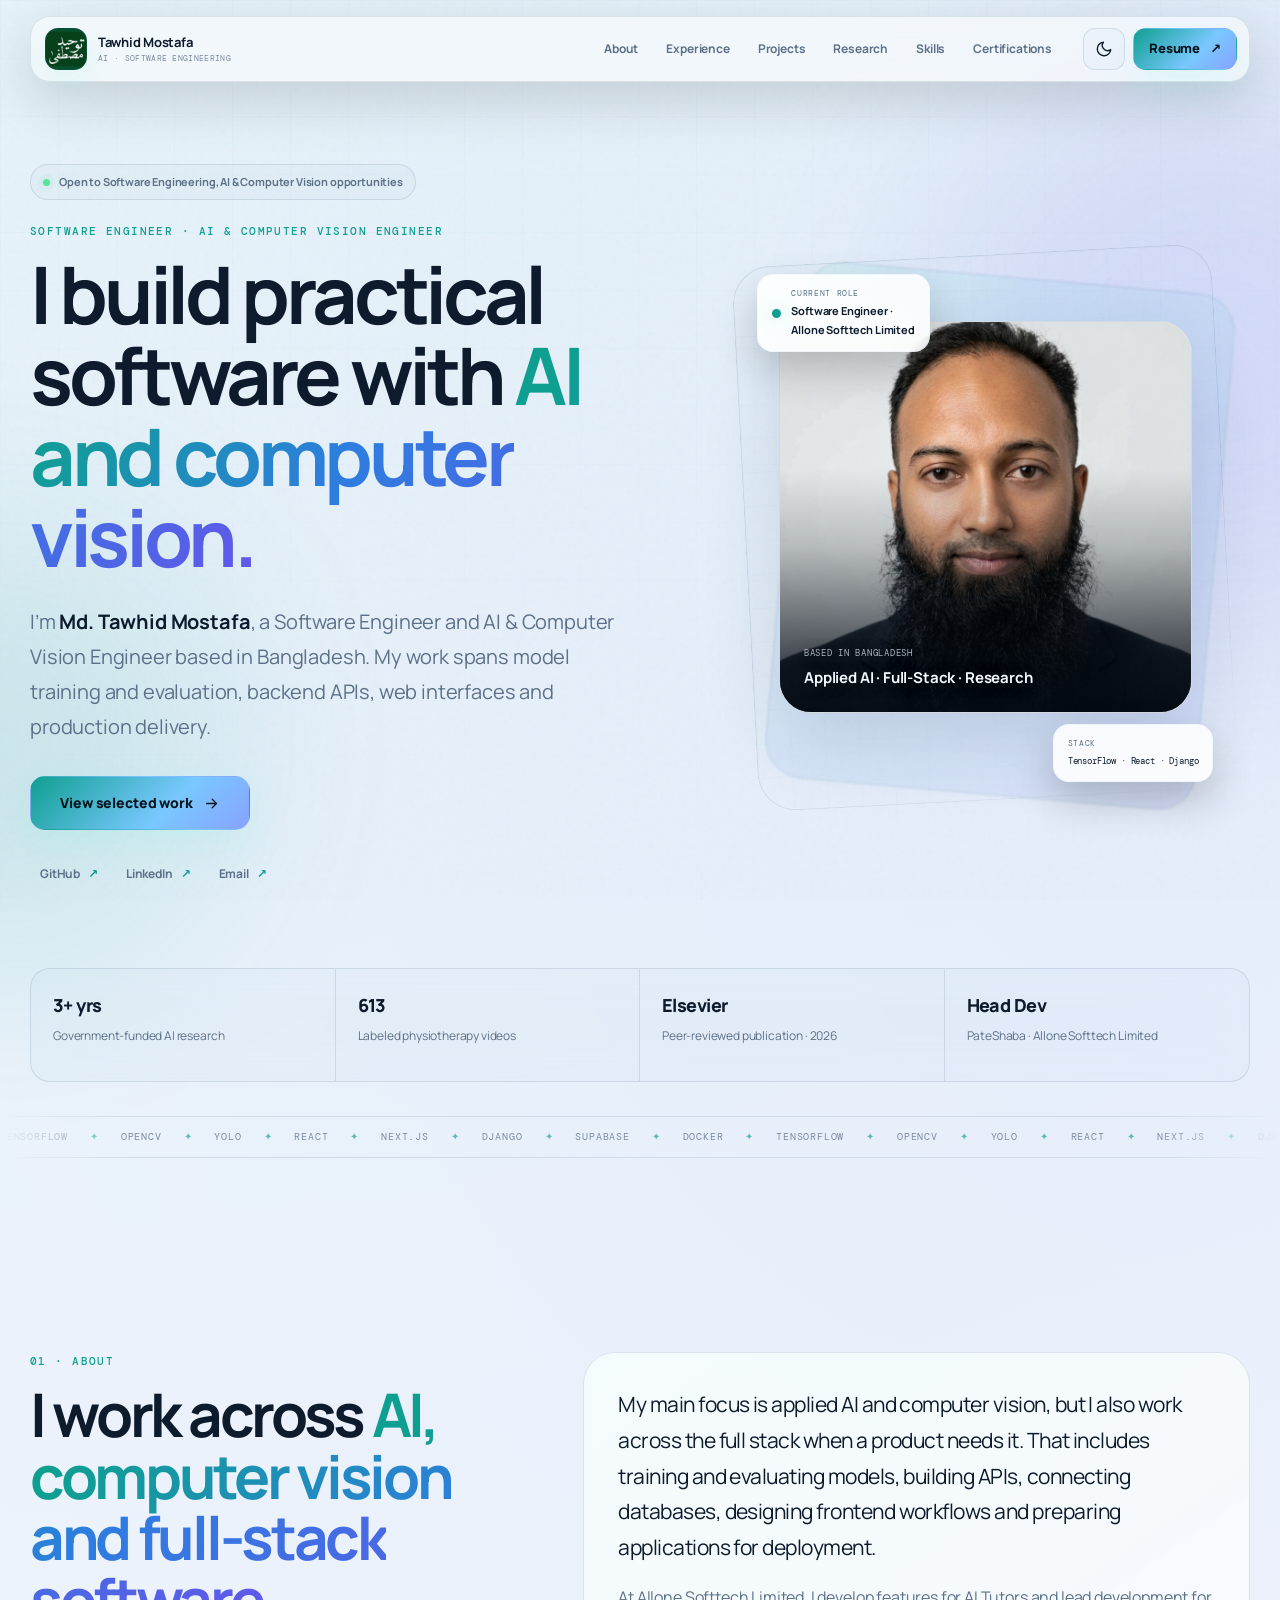
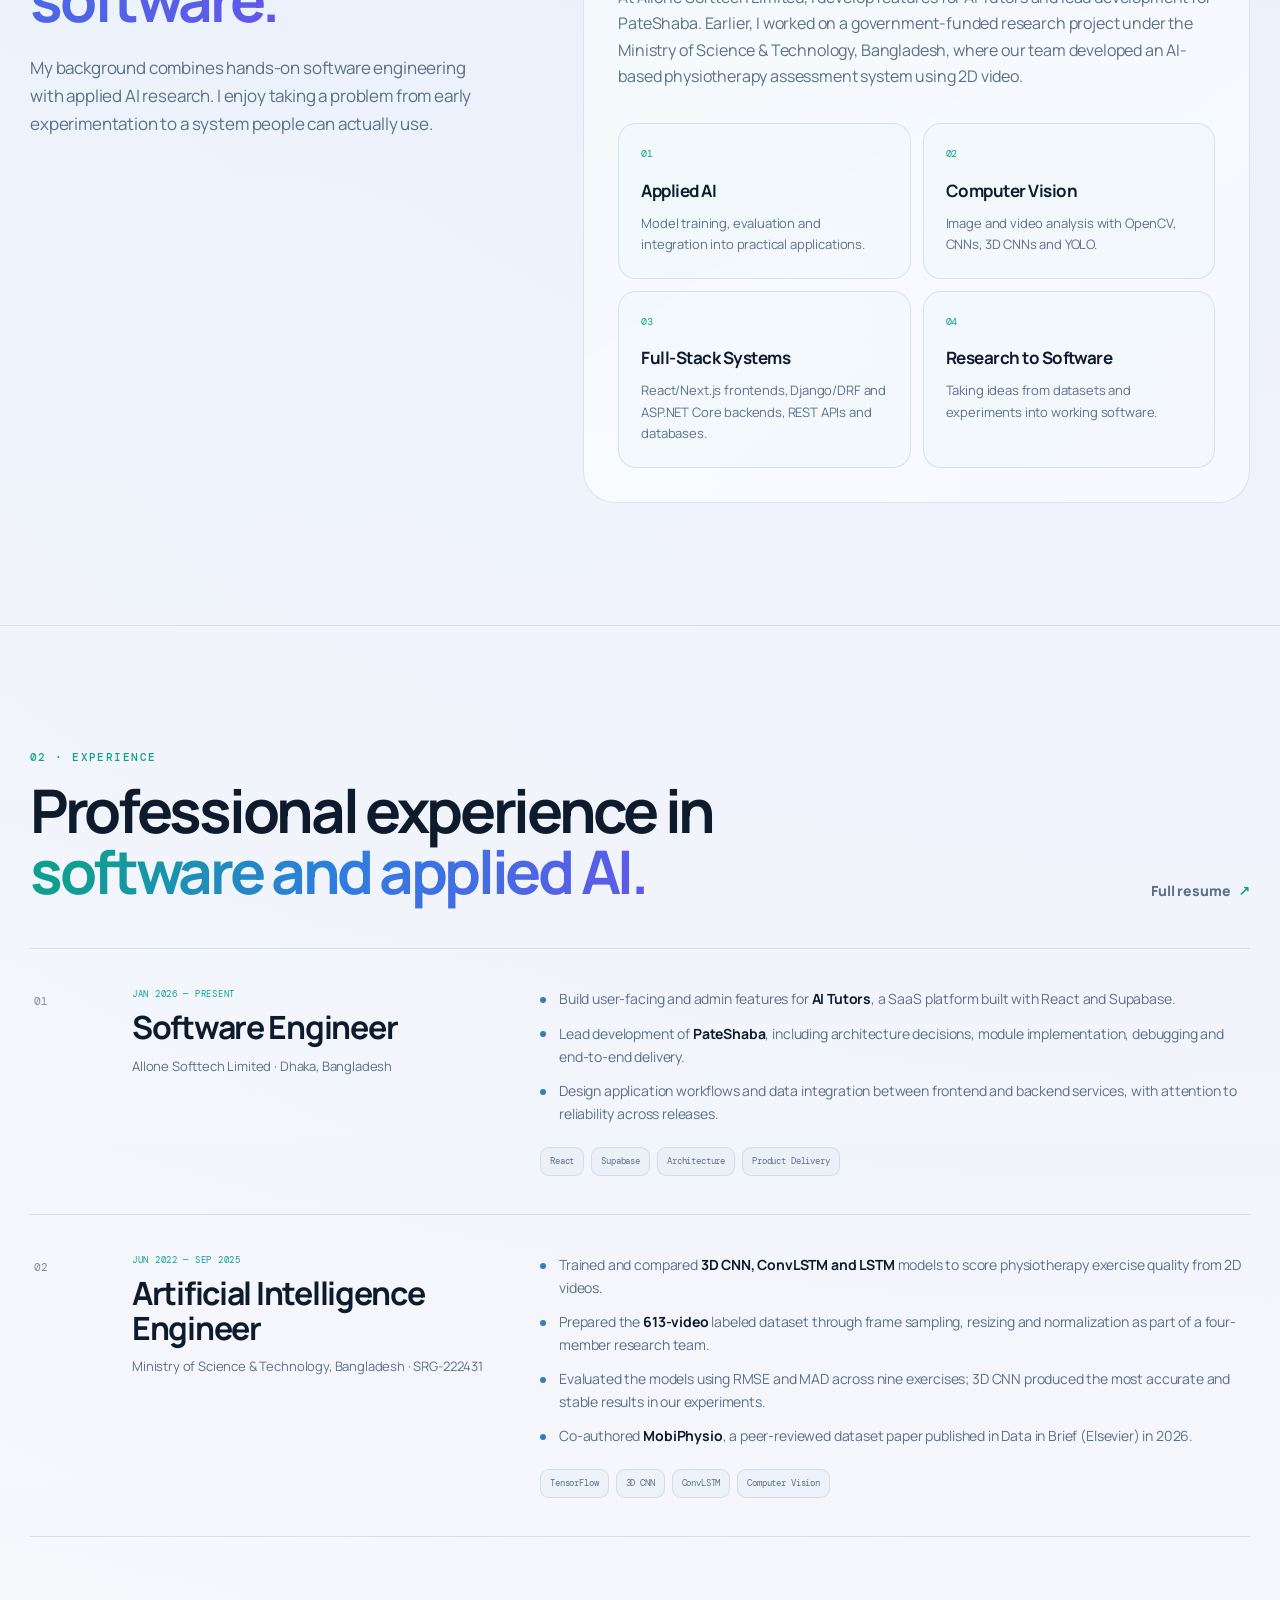
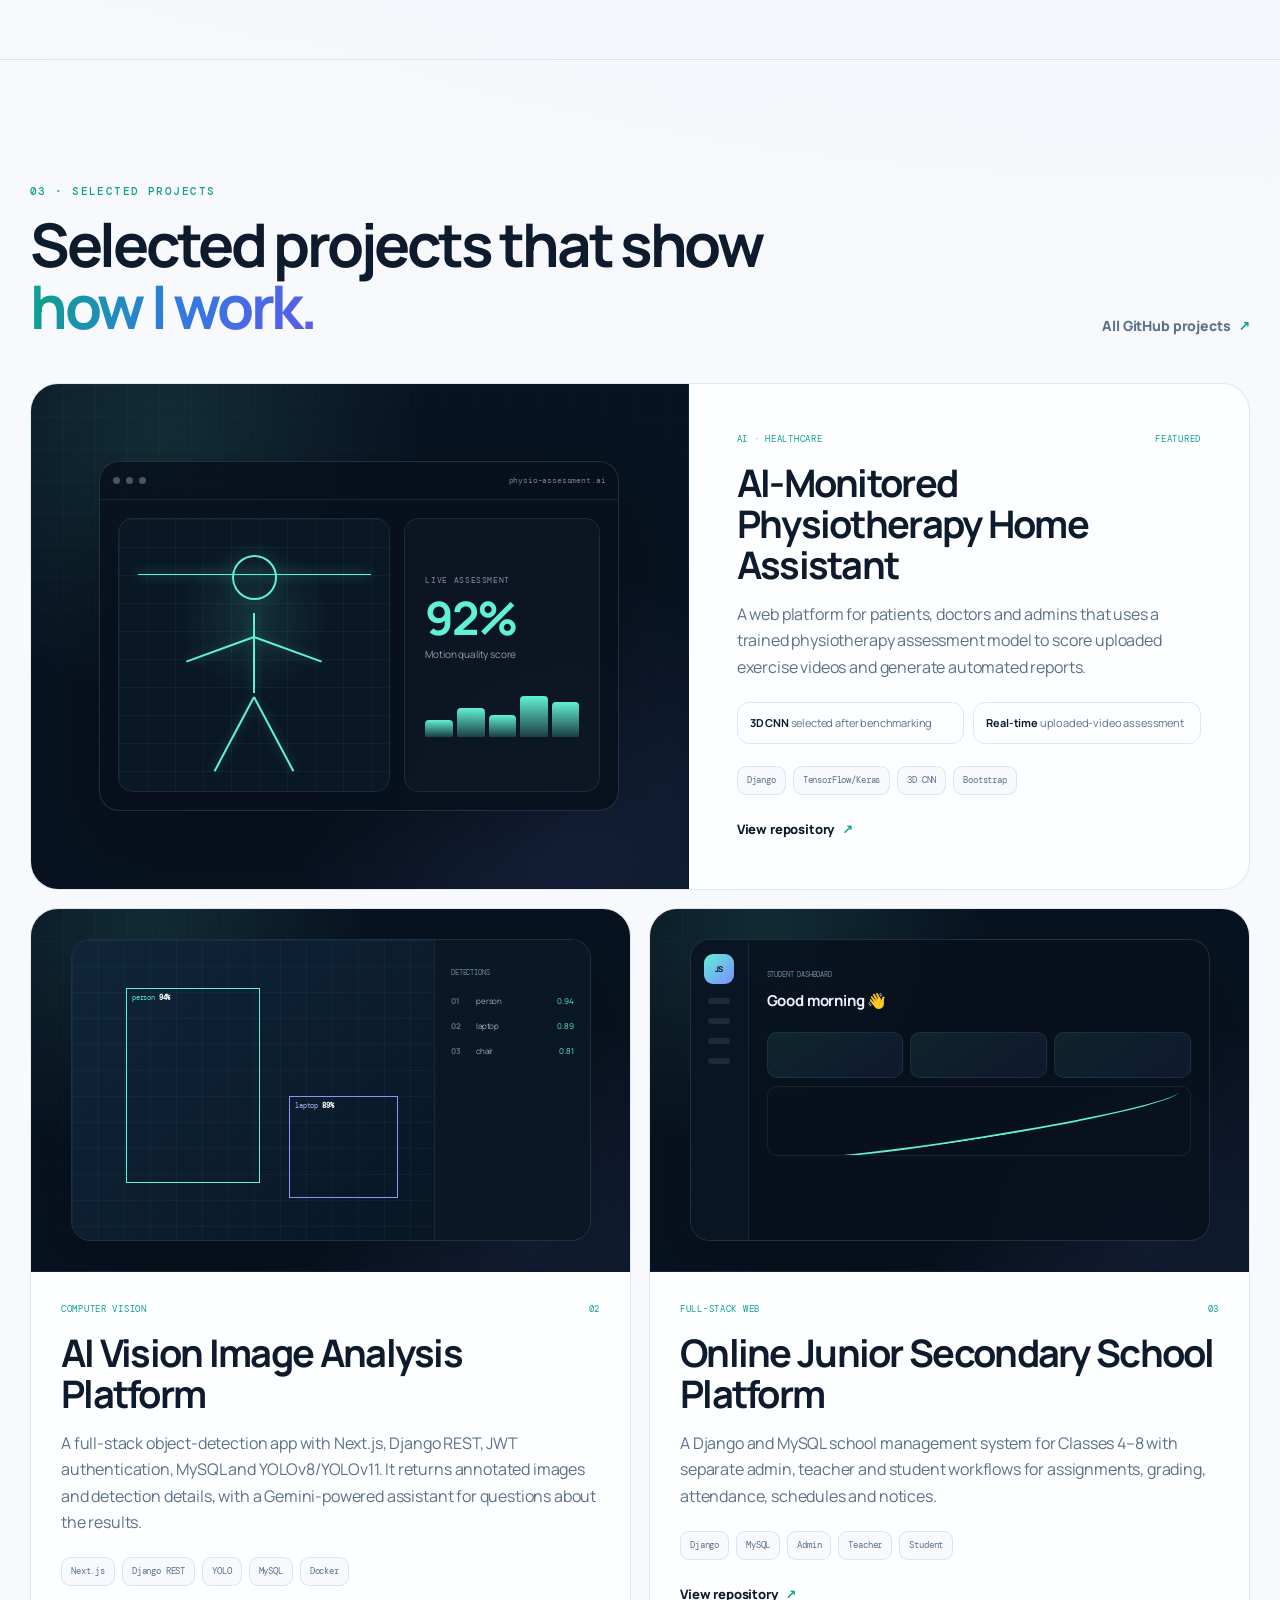
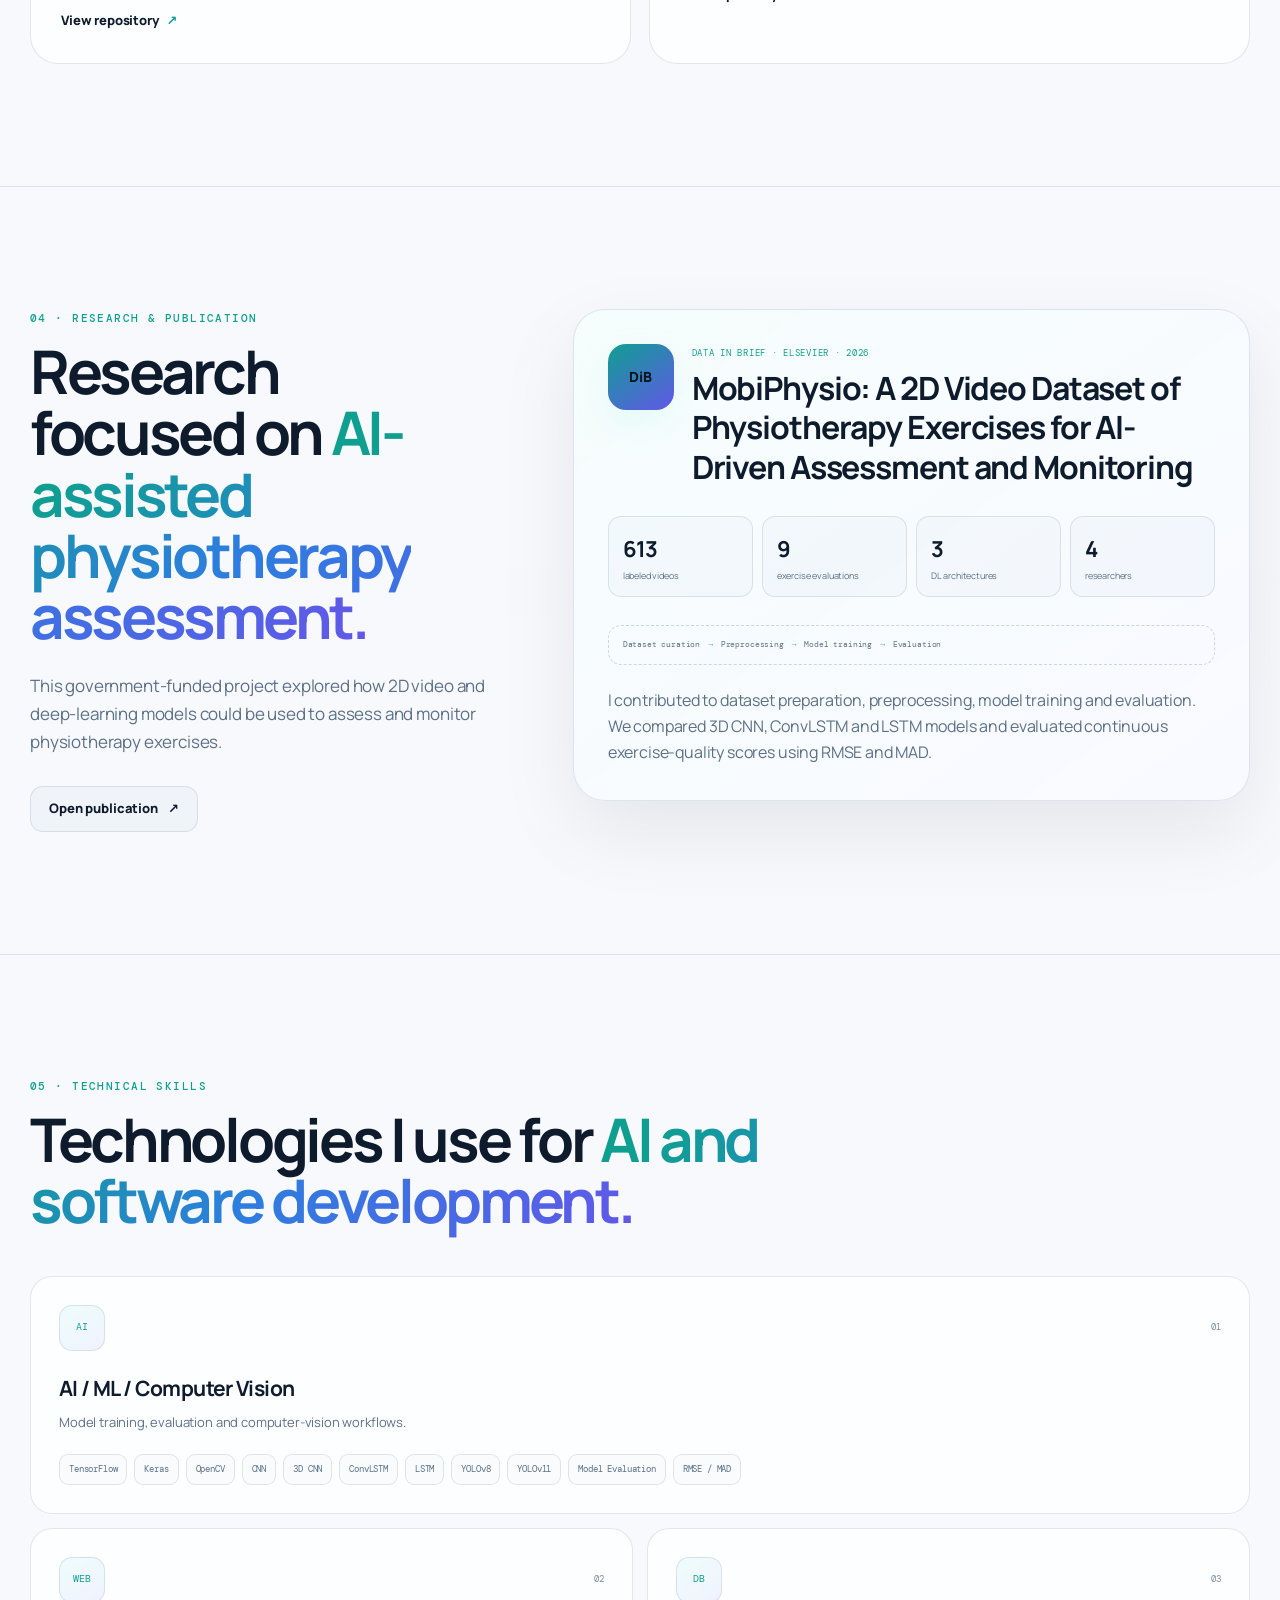
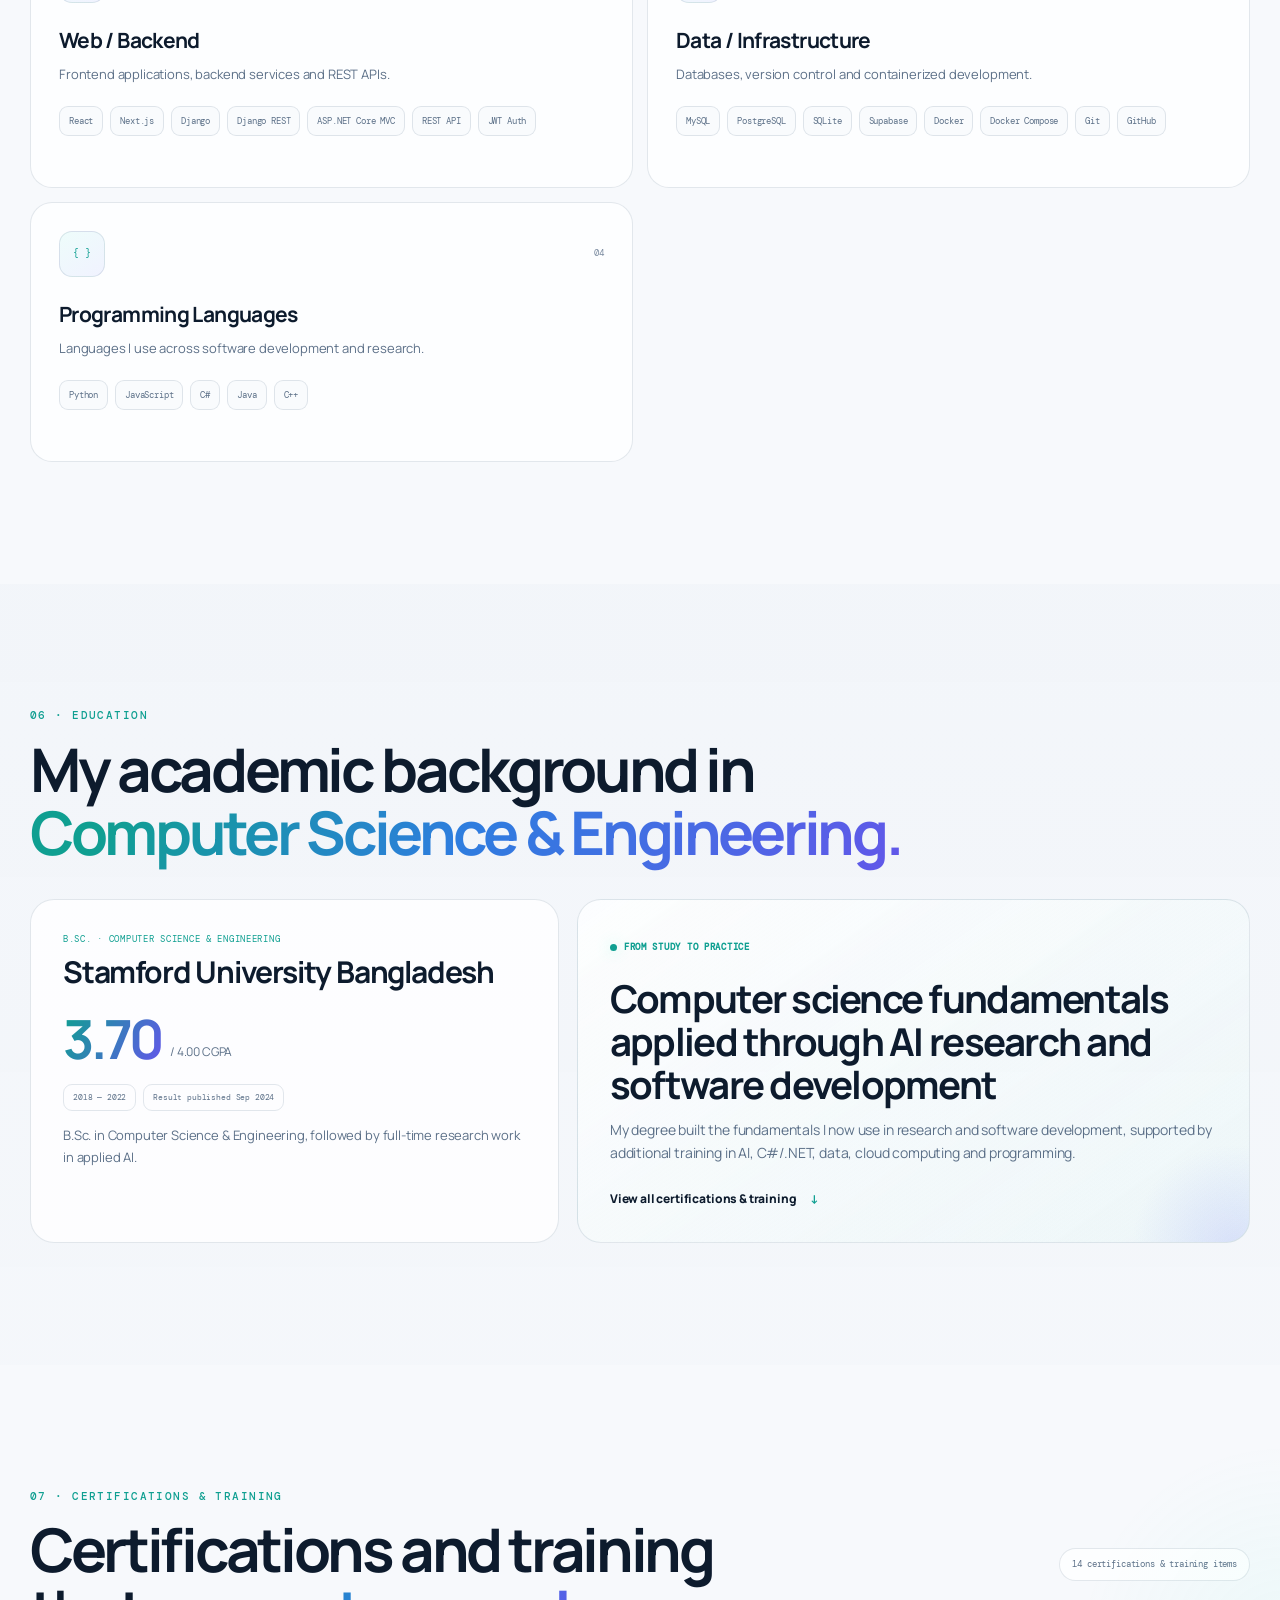
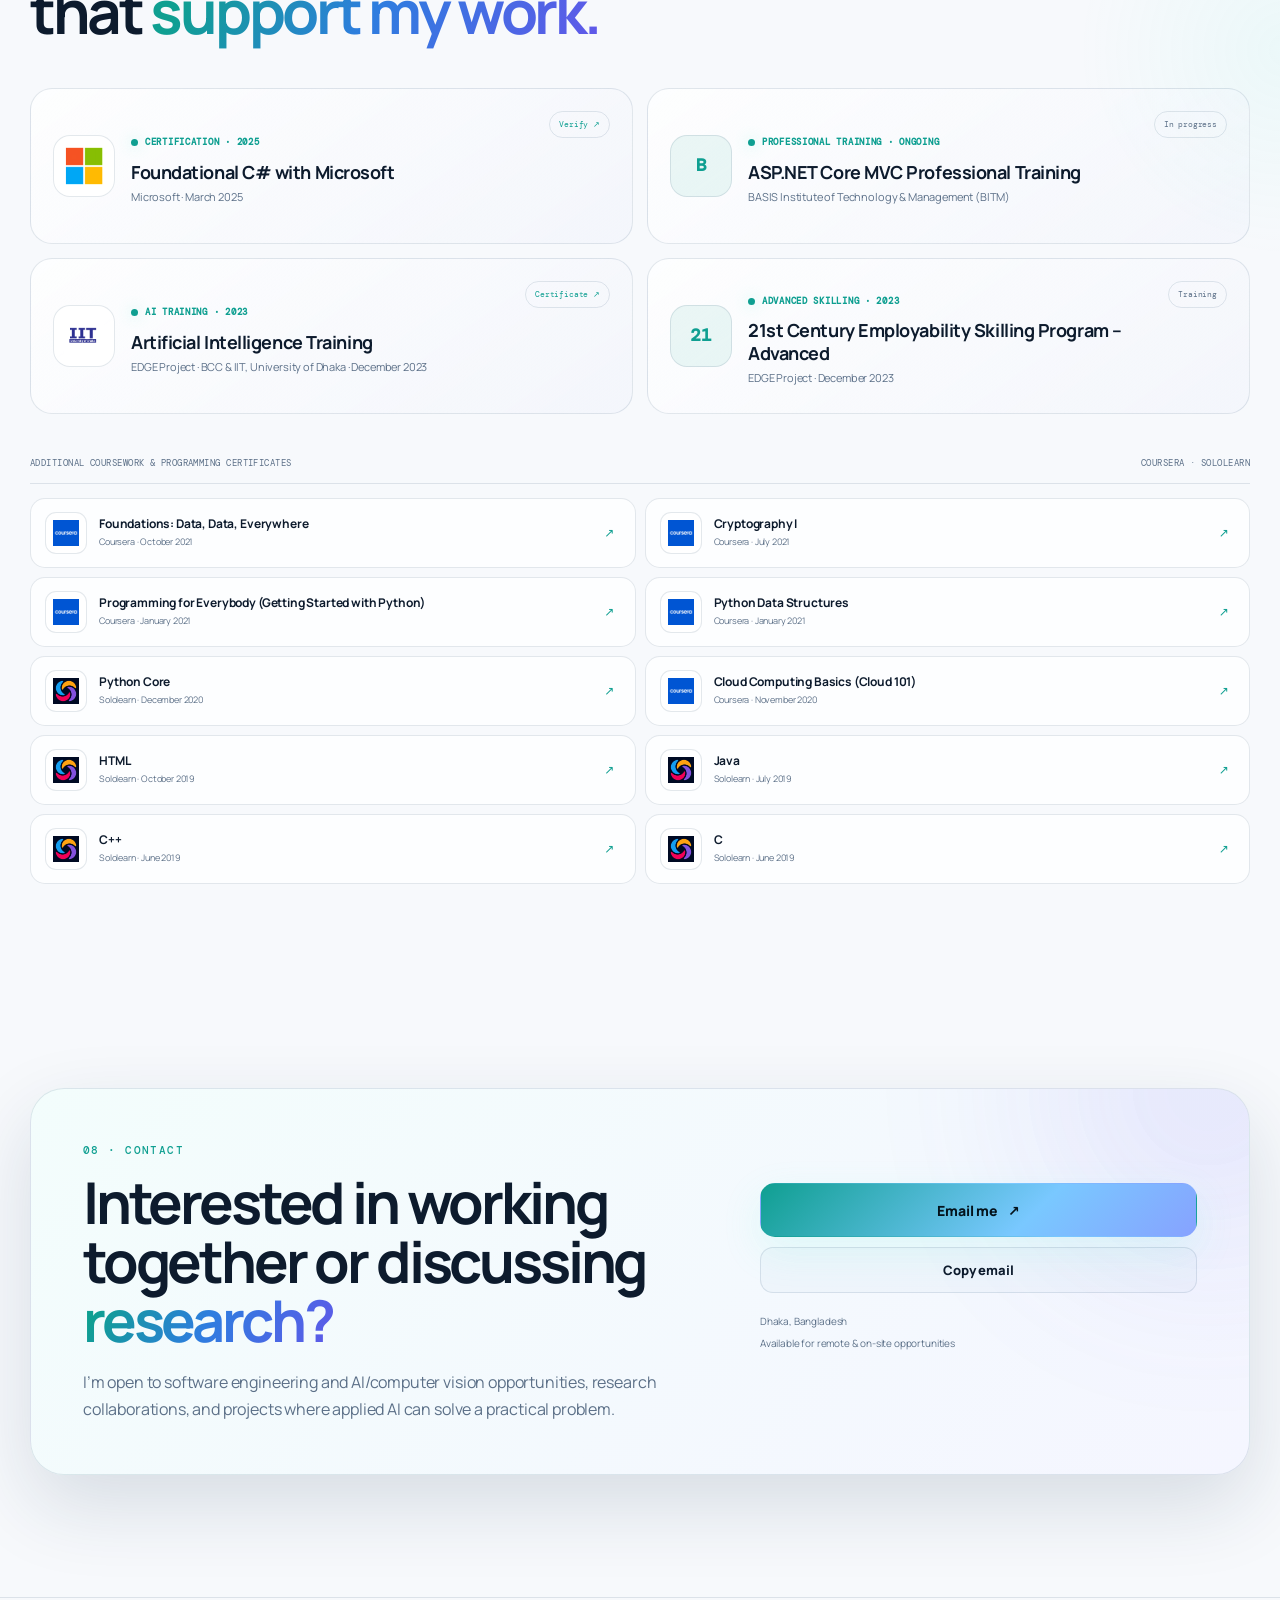
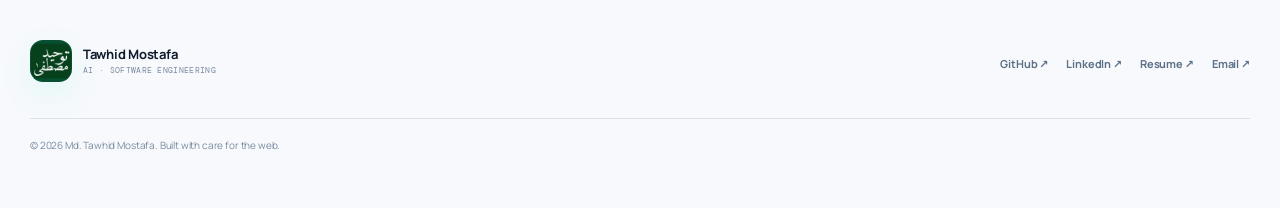
==== commit 1b9088a1: "Update resume link" ====
--- a/index.html
+++ b/index.html
@@ -68,7 +68,7 @@
           <svg class="sun-icon" viewBox="0 0 24 24" aria-hidden="true"><path d="M12 4V2m0 20v-2M4.93 4.93 3.51 3.51m16.98 16.98-1.42-1.42M4 12H2m20 0h-2M4.93 19.07l-1.42 1.42M20.49 3.51l-1.42 1.42"/><circle cx="12" cy="12" r="4"/></svg>
           <svg class="moon-icon" viewBox="0 0 24 24" aria-hidden="true"><path d="M21 12.79A9 9 0 1 1 11.21 3 7 7 0 0 0 21 12.79Z"/></svg>
         </button>
-        <a class="button button-small button-primary desktop-resume" href="https://drive.google.com/file/d/1LdQskE44u1EpYVyZR6-e9gWsU8SmKv0w/view?usp=sharing" target="_blank" rel="noopener noreferrer">Resume <span>↗</span></a>
+        <a class="button button-small button-primary desktop-resume" href="https://drive.google.com/file/d/1exhxS128atfLakAHLPhanQI4KWZ8wlcp/view?usp=sharing" target="_blank" rel="noopener noreferrer">Resume <span>↗</span></a>
         <button class="menu-button" id="menuButton" type="button" aria-expanded="false" aria-controls="mobileNav" aria-label="Open navigation menu">
           <span></span><span></span><span></span>
         </button>
--- a/styles.css
+++ b/styles.css
@@ -1,3 +1,612 @@
+:root {
+  --bg: #050a12;
+  --bg-2: #09111f;
+  --surface: rgba(13, 24, 40, .72);
+  --surface-solid: #0d1828;
+  --surface-hover: #112137;
+  --text: #f4f7fb;
+  --muted: #97a8bb;
+  --muted-2: #73879d;
+  --line: rgba(171, 205, 235, .12);
+  --line-strong: rgba(171, 205, 235, .22);
+  --accent: #61f1d5;
+  --accent-2: #7d8cff;
+  --accent-3: #73b7ff;
+  --accent-soft: rgba(97, 241, 213, .10);
+  --header: rgba(5, 10, 18, .70);
+  --shadow: 0 30px 90px rgba(0, 0, 0, .36);
+  --max: 1220px;
+  --radius-xl: 32px;
+  --radius-lg: 24px;
+  --radius-md: 18px;
+  --radius-sm: 12px;
+}
+
+[data-theme="light"] {
+  --bg: #f7f9fc;
+  --bg-2: #eef3f8;
+  --surface: rgba(255, 255, 255, .78);
+  --surface-solid: #ffffff;
+  --surface-hover: #f8fbff;
+  --text: #0d1b2d;
+  --muted: #5c7088;
+  --muted-2: #7a8ba0;
+  --line: rgba(31, 67, 101, .12);
+  --line-strong: rgba(31, 67, 101, .20);
+  --accent: #0f9f91;
+  --accent-2: #6257e9;
+  --accent-3: #2e7ddf;
+  --accent-soft: rgba(15, 159, 145, .08);
+  --header: rgba(247, 249, 252, .78);
+  --shadow: 0 30px 80px rgba(23, 52, 80, .14);
+}
+
+* { box-sizing: border-box; }
+html { scroll-behavior: smooth; scroll-padding-top: 100px; }
+body {
+  margin: 0;
+  min-width: 320px;
+  background:
+    radial-gradient(circle at 9% -10%, rgba(97,241,213,.10), transparent 30%),
+    radial-gradient(circle at 90% 8%, rgba(125,140,255,.11), transparent 32%),
+    var(--bg);
+  color: var(--text);
+  font-family: "Manrope", Inter, ui-sans-serif, system-ui, -apple-system, BlinkMacSystemFont, "Segoe UI", sans-serif;
+  font-size: 16px;
+  line-height: 1.65;
+  letter-spacing: -.01em;
+  text-rendering: optimizeLegibility;
+  -webkit-font-smoothing: antialiased;
+  overflow-x: hidden;
+}
+body.menu-open { overflow: hidden; }
+a { color: inherit; text-decoration: none; }
+button, input, textarea { font: inherit; }
+button { color: inherit; }
+img { display: block; max-width: 100%; }
+svg { fill: none; stroke: currentColor; stroke-width: 1.8; stroke-linecap: round; stroke-linejoin: round; }
+::selection { background: var(--accent); color: #05121c; }
+
+.skip-link { position: fixed; left: 16px; top: 16px; z-index: 1000; transform: translateY(-160%); background: var(--text); color: var(--bg); padding: 10px 14px; border-radius: 10px; font-weight: 800; }
+.skip-link:focus { transform: none; }
+.scroll-progress { position: fixed; inset: 0 auto auto 0; height: 2px; width: 0; z-index: 1000; background: linear-gradient(90deg, var(--accent), var(--accent-2)); box-shadow: 0 0 16px rgba(97,241,213,.45); }
+.page-noise { position: fixed; inset: 0; z-index: -5; opacity: .07; pointer-events: none; background-image: url("data:image/svg+xml,%3Csvg viewBox='0 0 180 180' xmlns='http://www.w3.org/2000/svg'%3E%3Cfilter id='n'%3E%3CfeTurbulence type='fractalNoise' baseFrequency='.9' numOctaves='4' stitchTiles='stitch'/%3E%3C/filter%3E%3Crect width='100%25' height='100%25' filter='url(%23n)' opacity='.55'/%3E%3C/svg%3E"); }
+.orb { position: fixed; z-index: -4; border-radius: 50%; filter: blur(100px); pointer-events: none; opacity: .13; }
+.orb-one { width: 36rem; height: 36rem; top: 8vh; right: -14rem; background: var(--accent-2); }
+.orb-two { width: 28rem; height: 28rem; top: 58vh; left: -14rem; background: var(--accent); }
+
+.container { width: min(calc(100% - 48px), var(--max)); margin-inline: auto; }
+.section { position: relative; padding: 122px 0; }
+.section-dark { background: linear-gradient(180deg, rgba(255,255,255,.018), rgba(255,255,255,.03)); border-block: 1px solid var(--line); }
+.section-soft { background: linear-gradient(180deg, rgba(123,154,190,.035), rgba(123,154,190,.02)); }
+.eyebrow { margin: 0 0 14px; color: var(--accent); font-family: "DM Mono", ui-monospace, SFMono-Regular, Menlo, monospace; font-size: 11px; font-weight: 500; letter-spacing: .13em; text-transform: uppercase; }
+.gradient-text { background: linear-gradient(120deg, var(--accent) 10%, var(--accent-3) 50%, var(--accent-2)); -webkit-background-clip: text; background-clip: text; color: transparent; }
+.section-heading h2, .contact-card h2, .hero h1 { margin: 0; line-height: 1.02; letter-spacing: -.055em; }
+.section-heading h2 { max-width: 800px; font-size: clamp(38px, 4.7vw, 64px); }
+.section-heading-row { display: flex; align-items: end; justify-content: space-between; gap: 36px; margin-bottom: 46px; }
+.section-intro { max-width: 620px; margin: 24px 0 0; color: var(--muted); font-size: 17px; }
+.text-link { display: inline-flex; align-items: center; gap: 8px; white-space: nowrap; color: var(--muted); font-size: 14px; font-weight: 800; }
+.text-link span { color: var(--accent); transition: transform .2s ease; }
+.text-link:hover { color: var(--text); }
+.text-link:hover span { transform: translate(2px,-2px); }
+
+/* Header */
+.site-header { position: fixed; top: 16px; left: 0; right: 0; z-index: 100; pointer-events: none; }
+.nav-shell { min-height: 66px; display: flex; align-items: center; gap: 20px; padding: 9px 12px 9px 14px; border: 1px solid var(--line); border-radius: 20px; background: var(--header); backdrop-filter: blur(18px) saturate(1.2); -webkit-backdrop-filter: blur(18px) saturate(1.2); box-shadow: 0 18px 55px rgba(0,0,0,.15); pointer-events: auto; transition: border-color .2s ease, transform .2s ease; }
+.site-header.scrolled .nav-shell { border-color: var(--line-strong); }
+.brand { display: inline-flex; align-items: center; gap: 11px; min-width: max-content; }
+.brand-mark { display: grid; place-items: center; width: 42px; height: 42px; overflow: hidden; border: 1px solid var(--line); border-radius: 13px; background: #07502f; box-shadow: 0 12px 30px rgba(97,241,213,.14); }
+.brand-mark img { width: 100%; height: 100%; object-fit: cover; object-position: center; }
+.brand-copy { display: grid; line-height: 1.15; }
+.brand-copy strong { font-size: 13px; letter-spacing: -.02em; }
+.brand-copy small { margin-top: 4px; color: var(--muted-2); font-family: "DM Mono", monospace; font-size: 8px; letter-spacing: .04em; text-transform: uppercase; }
+.desktop-nav { display: flex; align-items: center; gap: 6px; margin-left: auto; }
+.desktop-nav a { position: relative; padding: 9px 11px; border-radius: 10px; color: var(--muted); font-size: 12px; font-weight: 700; transition: color .18s ease, background .18s ease; }
+.desktop-nav a:hover, .desktop-nav a.active { color: var(--text); background: rgba(129,162,194,.07); }
+.desktop-nav a.active::after { content: ""; position: absolute; left: 50%; bottom: 2px; width: 4px; height: 4px; transform: translateX(-50%); border-radius: 50%; background: var(--accent); }
+.nav-actions { display: flex; align-items: center; gap: 8px; }
+.icon-button, .menu-button { display: grid; place-items: center; width: 42px; height: 42px; border: 1px solid var(--line); border-radius: 12px; background: rgba(126,157,190,.05); cursor: pointer; transition: border-color .2s ease, transform .2s ease, background .2s ease; }
+.icon-button:hover, .menu-button:hover { transform: translateY(-1px); border-color: rgba(97,241,213,.30); background: rgba(97,241,213,.06); }
+.icon-button svg { width: 18px; height: 18px; }
+.moon-icon { display: none; }
+[data-theme="light"] .sun-icon { display: none; }
+[data-theme="light"] .moon-icon { display: block; }
+.menu-button { display: none; padding: 10px; gap: 4px; align-content: center; }
+.menu-button span { width: 19px; height: 2px; border-radius: 3px; background: currentColor; transition: transform .2s ease, opacity .2s ease; }
+.menu-button[aria-expanded="true"] span:nth-child(1) { transform: translateY(6px) rotate(45deg); }
+.menu-button[aria-expanded="true"] span:nth-child(2) { opacity: 0; }
+.menu-button[aria-expanded="true"] span:nth-child(3) { transform: translateY(-6px) rotate(-45deg); }
+.mobile-nav { display: none; }
+
+.button { display: inline-flex; align-items: center; justify-content: center; gap: 10px; min-height: 46px; padding: 0 18px; border: 1px solid transparent; border-radius: 13px; font-size: 13px; font-weight: 800; letter-spacing: -.01em; cursor: pointer; transition: transform .2s ease, border-color .2s ease, box-shadow .2s ease, background .2s ease; }
+.button:hover { transform: translateY(-2px); }
+.button svg { width: 17px; height: 17px; }
+.button-primary { color: #04131c; background: linear-gradient(135deg, var(--accent), #79c8ff 62%, #87a2ff); box-shadow: 0 14px 38px rgba(97,241,213,.15); }
+.button-primary:hover { box-shadow: 0 18px 46px rgba(97,241,213,.22); }
+.button-ghost { color: var(--text); background: rgba(130,162,191,.055); border-color: var(--line); }
+.button-ghost:hover { border-color: rgba(97,241,213,.28); background: rgba(97,241,213,.055); }
+.button-small { min-height: 42px; padding-inline: 15px; }
+.button-large { min-height: 54px; padding-inline: 21px; border-radius: 15px; font-size: 14px; }
+
+/* Hero */
+.hero { padding-top: 164px; padding-bottom: 72px; min-height: 100vh; display: flex; flex-direction: column; justify-content: center; overflow: hidden; }
+.hero::before { content: ""; position: absolute; inset: 0; pointer-events: none; background: linear-gradient(rgba(139,173,205,.035) 1px, transparent 1px), linear-gradient(90deg, rgba(139,173,205,.035) 1px, transparent 1px); background-size: 58px 58px; mask-image: linear-gradient(to bottom, black, transparent 78%); }
+.hero-layout { display: grid; grid-template-columns: 1.07fr .93fr; align-items: center; gap: 82px; position: relative; z-index: 1; }
+.availability { display: inline-flex; align-items: center; gap: 9px; max-width: 100%; margin-bottom: 22px; padding: 8px 12px; border: 1px solid var(--line); border-radius: 999px; background: rgba(126,157,190,.045); color: var(--muted); font-size: 11px; font-weight: 700; }
+.availability > span { width: 7px; height: 7px; flex: 0 0 auto; border-radius: 50%; background: #55e49a; box-shadow: 0 0 0 5px rgba(85,228,154,.08); }
+.hero h1 { max-width: 800px; font-size: clamp(50px, 6.2vw, 88px); }
+.hero-lead { max-width: 760px; margin: 26px 0 0; color: var(--muted); font-size: clamp(17px,1.6vw,20px); line-height: 1.75; }
+.hero-lead strong { color: var(--text); }
+.hero-actions { display: flex; flex-wrap: wrap; gap: 11px; margin-top: 32px; }
+.hero-actions .button:only-child{min-width:220px}
+.hero-socials { display: flex; flex-wrap: wrap; gap: 8px; margin-top: 26px; }
+.hero-socials a { display: inline-flex; align-items: center; gap: 8px; padding: 8px 10px; border-radius: 10px; color: var(--muted); font-size: 12px; font-weight: 700; transition: background .2s ease, color .2s ease; }
+.hero-socials a:hover { color: var(--text); background: rgba(126,157,190,.055); }
+.hero-socials em { color: var(--accent); font-style: normal; }
+.hero-visual { display: flex; justify-content: center; perspective: 1000px; }
+.visual-stage { width: min(100%, 480px); aspect-ratio: .88; position: relative; border-radius: 38px; transform-style: preserve-3d; transition: transform .18s ease-out; }
+.visual-stage::before { content: ""; position: absolute; inset: 4% 2% 1% 8%; border-radius: 38px; background: linear-gradient(145deg, rgba(97,241,213,.11), rgba(125,140,255,.12)); filter: blur(1px); border: 1px solid var(--line); transform: rotate(5deg); }
+.visual-grid { position: absolute; inset: 0; border: 1px solid var(--line); border-radius: 38px; background-image: linear-gradient(rgba(164,197,225,.06) 1px, transparent 1px), linear-gradient(90deg, rgba(164,197,225,.06) 1px, transparent 1px); background-size: 34px 34px; mask-image: linear-gradient(145deg, black 60%, transparent); transform: rotate(-3deg); }
+.portrait-frame { position: absolute; inset: 6% 8% 8% 6%; overflow: hidden; border: 1px solid var(--line-strong); border-radius: 32px; background: var(--surface-solid); box-shadow: var(--shadow); transform: translateZ(25px); }
+.portrait-frame img { width: 100%; height: 100%; object-fit: cover; object-position: center 18%; filter: saturate(.72) contrast(1.04); }
+.portrait-gradient { position: absolute; inset: 0; background: linear-gradient(to top, rgba(3,10,18,.94) 0%, rgba(3,10,18,.20) 42%, transparent 62%); }
+.portrait-info { position: absolute; z-index: 2; left: 24px; right: 24px; bottom: 22px; color: #f4f9ff; }
+.portrait-info p { margin: 0; color: rgba(232,242,250,.72); font-family: "DM Mono", monospace; font-size: 9px; letter-spacing: .08em; text-transform: uppercase; }
+.portrait-info strong { display: block; margin-top: 5px; font-size: 15px; }
+.floating-card { position: absolute; z-index: 4; border: 1px solid rgba(180,215,240,.14); background: rgba(10,21,35,.84); backdrop-filter: blur(15px); color: #f3f8fd; border-radius: 16px; box-shadow: 0 20px 50px rgba(0,0,0,.22); transform: translateZ(55px); }
+[data-theme="light"] .floating-card { background: rgba(255,255,255,.88); color: var(--text); }
+.floating-role { left: -5%; top: 12%; display: flex; align-items: center; gap: 10px; padding: 12px 14px; }
+.floating-role small, .floating-code small { display: block; color: var(--muted); font-family: "DM Mono", monospace; font-size: 8px; letter-spacing: .08em; }
+.floating-role strong { display: block; margin-top: 2px; font-size: 11px; }
+.mini-dot { width: 9px; height: 9px; border-radius: 50%; background: var(--accent); box-shadow: 0 0 18px rgba(97,241,213,.5); }
+.floating-code { right: -6%; bottom: 13%; padding: 12px 14px; }
+.floating-code code { display: block; margin-top: 4px; color: #dfe9f3; font-family: "DM Mono", monospace; font-size: 9px; }
+[data-theme="light"] .floating-code code { color: var(--text); }
+.floating-symbol { position: absolute; z-index: 5; display: grid; place-items: center; width: 54px; height: 54px; border: 1px solid var(--line-strong); border-radius: 16px; background: var(--surface-solid); box-shadow: 0 18px 42px rgba(0,0,0,.14); font-family: "DM Mono", monospace; font-size: 11px; font-weight: 500; transform: translateZ(70px); }
+.symbol-ai { right: 4%; top: 4%; color: var(--accent); rotate: 8deg; }
+.symbol-cv { left: 1%; bottom: 5%; color: var(--accent-2); rotate: -8deg; }
+.proof-strip { position: relative; z-index: 1; display: grid; grid-template-columns: repeat(4,1fr); margin-top: 76px; border: 1px solid var(--line); border-radius: 20px; background: rgba(126,157,190,.035); backdrop-filter: blur(15px); overflow: hidden; }
+.proof-strip article { min-height: 112px; padding: 22px; border-right: 1px solid var(--line); }
+.proof-strip article:last-child { border-right: 0; }
+.proof-number { display: block; font-size: 18px; font-weight: 800; letter-spacing: -.03em; }
+.proof-strip p { margin: 6px 0 0; color: var(--muted); font-size: 12px; line-height: 1.5; }
+.stack-ribbon { margin-top: 34px; border-block: 1px solid var(--line); overflow: hidden; mask-image: linear-gradient(to right, transparent, black 10%, black 90%, transparent); }
+.stack-track { display: flex; align-items: center; gap: 22px; width: max-content; padding: 12px 0; animation: marquee 30s linear infinite; color: var(--muted-2); font-family: "DM Mono", monospace; font-size: 10px; letter-spacing: .08em; text-transform: uppercase; }
+.stack-track i { color: var(--accent); font-style: normal; opacity: .65; }
+@keyframes marquee { to { transform: translateX(-50%); } }
+
+/* About */
+.about-layout { display: grid; grid-template-columns: .82fr 1.18fr; gap: 90px; align-items: start; }
+.sticky-heading { position: sticky; top: 120px; }
+.about-panel { padding: 34px; border: 1px solid var(--line); border-radius: var(--radius-xl); background: linear-gradient(145deg, rgba(97,241,213,.04), rgba(125,140,255,.035)), var(--surface); }
+.about-panel > p { color: var(--muted); margin: 0 0 18px; font-size: 16px; }
+.about-panel > .about-lead { color: var(--text); font-size: 21px; line-height: 1.7; letter-spacing: -.025em; }
+.capability-grid { display: grid; grid-template-columns: repeat(2,1fr); gap: 12px; margin-top: 34px; }
+.capability-grid article { padding: 22px; border: 1px solid var(--line); border-radius: 18px; background: rgba(126,157,190,.035); transition: border-color .2s ease, transform .2s ease, background .2s ease; }
+.capability-grid article:hover { transform: translateY(-3px); border-color: rgba(97,241,213,.24); background: rgba(97,241,213,.04); }
+.cap-icon { color: var(--accent); font-family: "DM Mono", monospace; font-size: 10px; }
+.capability-grid h3 { margin: 14px 0 0; font-size: 17px; letter-spacing: -.03em; }
+.capability-grid p { margin: 8px 0 0; color: var(--muted); font-size: 13px; }
+
+/* Experience */
+.experience-list { display: grid; border-top: 1px solid var(--line); }
+.experience-card { display: grid; grid-template-columns: 70px .7fr 1.3fr; gap: 28px; padding: 38px 4px; border-bottom: 1px solid var(--line); align-items: start; }
+.experience-index { color: var(--muted-2); font-family: "DM Mono", monospace; font-size: 11px; padding-top: 5px; }
+.experience-date, .card-kicker { margin: 0 0 8px; color: var(--accent); font-family: "DM Mono", monospace; font-size: 9px; letter-spacing: .08em; text-transform: uppercase; }
+.experience-role h3 { margin: 0; font-size: clamp(24px,2.5vw,34px); line-height: 1.1; letter-spacing: -.04em; }
+.experience-org { margin: 10px 0 0; color: var(--muted); font-size: 13px; }
+.clean-list { list-style: none; padding: 0; margin: 0; display: grid; gap: 11px; }
+.clean-list li { position: relative; padding-left: 19px; color: var(--muted); font-size: 14px; }
+.clean-list li::before { content: ""; position: absolute; left: 0; top: .7em; width: 6px; height: 6px; border-radius: 50%; background: linear-gradient(135deg, var(--accent), var(--accent-2)); }
+.clean-list strong { color: var(--text); }
+.tag-row { display: flex; flex-wrap: wrap; gap: 7px; margin-top: 22px; }
+.tag-row span { padding: 6px 9px; border: 1px solid var(--line); border-radius: 9px; background: rgba(126,157,190,.05); color: var(--muted); font-family: "DM Mono", monospace; font-size: 9px; }
+
+/* Projects */
+.projects-grid { display: grid; grid-template-columns: repeat(2,1fr); gap: 18px; }
+.project-card { overflow: hidden; border: 1px solid var(--line); border-radius: 28px; background: var(--surface); transition: transform .22s ease, border-color .22s ease, box-shadow .22s ease; transform-style: preserve-3d; }
+.project-card:hover { border-color: rgba(97,241,213,.23); box-shadow: var(--shadow); }
+.project-featured { grid-column: 1 / -1; display: grid; grid-template-columns: 1.08fr .92fr; }
+.project-visual { position: relative; min-height: 325px; display: grid; place-items: center; overflow: hidden; padding: 30px; border-bottom: 1px solid var(--line); background: radial-gradient(circle at 20% 10%, rgba(97,241,213,.12), transparent 38%), radial-gradient(circle at 82% 90%, rgba(125,140,255,.12), transparent 38%), #081321; }
+.project-visual::after { content: ""; position: absolute; inset: 0; background-image: linear-gradient(rgba(255,255,255,.025) 1px, transparent 1px),linear-gradient(90deg,rgba(255,255,255,.025) 1px,transparent 1px); background-size: 32px 32px; mask-image: linear-gradient(145deg,black,transparent 76%); pointer-events:none; }
+.project-featured .project-visual { min-height: 470px; border-bottom: 0; border-right: 1px solid var(--line); }
+.project-content { padding: 30px; }
+.project-featured .project-content { padding: 48px; display: flex; flex-direction: column; justify-content: center; }
+.project-meta { display: flex; justify-content: space-between; gap: 20px; margin-bottom: 15px; color: var(--accent); font-family: "DM Mono", monospace; font-size: 9px; letter-spacing: .08em; }
+.project-card h3 { margin: 0; font-size: clamp(26px,3vw,38px); line-height: 1.08; letter-spacing: -.045em; }
+.project-card p { margin: 16px 0 0; color: var(--muted); }
+.project-highlights { display: grid; grid-template-columns: 1fr 1fr; gap: 9px; margin-top: 22px; }
+.project-highlights span { padding: 11px 12px; border: 1px solid var(--line); border-radius: 12px; color: var(--muted); font-size: 11px; }
+.project-highlights strong { color: var(--text); }
+.project-link { display: inline-flex; align-items: center; gap: 8px; margin-top: 24px; font-size: 13px; font-weight: 800; }
+.project-link span { color: var(--accent); transition: transform .2s ease; }
+.project-link:hover span { transform: translate(2px,-2px); }
+.project-window, .vision-window, .school-window { position: relative; z-index: 2; width: min(100%,520px); border: 1px solid rgba(255,255,255,.12); border-radius: 20px; background: rgba(7,17,29,.86); box-shadow: 0 32px 80px rgba(0,0,0,.28); overflow: hidden; transform: translateZ(20px); }
+.window-top { height: 38px; display: flex; align-items: center; gap: 6px; padding: 0 13px; border-bottom: 1px solid rgba(255,255,255,.08); color: #72869a; }
+.window-top span { width: 7px; height: 7px; border-radius: 50%; background: rgba(255,255,255,.28); }
+.window-top em { margin-left: auto; font-family: "DM Mono", monospace; font-size: 8px; font-style: normal; }
+.physio-dashboard { min-height: 310px; display: grid; grid-template-columns: 1fr .72fr; gap: 14px; padding: 18px; }
+.pose-stage { position: relative; overflow: hidden; border: 1px solid rgba(255,255,255,.08); border-radius: 15px; background: radial-gradient(circle at 50% 36%, rgba(97,241,213,.12), transparent 35%), #0a1725; }
+.pose-stage::before { content:""; position:absolute; inset:0; background-image:linear-gradient(rgba(97,241,213,.05) 1px,transparent 1px),linear-gradient(90deg,rgba(97,241,213,.05) 1px,transparent 1px);background-size:28px 28px; }
+.pose-head { position:absolute;left:50%;top:13%;width:45px;height:45px;margin-left:-22px;border:2px solid #61f1d5;border-radius:50%;box-shadow:0 0 22px rgba(97,241,213,.12); }
+.limb { position:absolute;display:block;height:2px;background:#61f1d5;box-shadow:0 0 12px rgba(97,241,213,.35);transform-origin:left center; }
+.l1{width:80px;left:50%;top:34%;transform:rotate(90deg)}.l2{width:72px;left:50%;top:43%;transform:rotate(160deg)}.l3{width:72px;left:50%;top:43%;transform:rotate(20deg)}.l4{width:84px;left:50%;top:65%;transform:rotate(118deg)}.l5{width:84px;left:50%;top:65%;transform:rotate(62deg)}
+.scan-line { position:absolute;left:7%;right:7%;height:1px;top:20%;background:#61f1d5;box-shadow:0 0 12px #61f1d5;animation:scan 3.4s ease-in-out infinite alternate; }
+@keyframes scan { to { top:82%; } }
+.score-panel { align-self: stretch; display:flex;flex-direction:column;justify-content:center;padding:20px;border:1px solid rgba(255,255,255,.08);border-radius:15px;background:rgba(255,255,255,.025);color:#eff8ff; }
+.score-panel small { color:#7f93a8;font-family:"DM Mono",monospace;font-size:8px;letter-spacing:.08em; }.score-panel strong{font-size:46px;line-height:1;color:#61f1d5;margin-top:8px;letter-spacing:-.05em}.score-panel span{font-size:10px;color:#8ca1b4;margin-top:5px}.micro-bars{display:flex;align-items:end;gap:4px;height:50px;margin-top:25px}.micro-bars i{flex:1;border-radius:4px 4px 1px 1px;background:linear-gradient(#61f1d5,rgba(97,241,213,.18))}.micro-bars i:nth-child(1){height:35%}.micro-bars i:nth-child(2){height:58%}.micro-bars i:nth-child(3){height:44%}.micro-bars i:nth-child(4){height:82%}.micro-bars i:nth-child(5){height:70%}
+.vision-window { display:grid;grid-template-columns:1.4fr .6fr;aspect-ratio:1.72; }.vision-image{position:relative;overflow:hidden;background:linear-gradient(135deg,#10253a,#081625)}.vision-grid{position:absolute;inset:0;background-image:linear-gradient(rgba(97,241,213,.045) 1px,transparent 1px),linear-gradient(90deg,rgba(97,241,213,.045) 1px,transparent 1px);background-size:26px 26px}.detect-box{position:absolute;z-index:2;border:1px solid #61f1d5;color:#61f1d5;padding:3px 5px;font-family:"DM Mono",monospace;font-size:7px}.detect-box b{color:#fff}.detect-one{left:15%;top:16%;width:37%;height:65%}.detect-two{right:10%;bottom:14%;width:30%;height:34%;border-color:#8d94ff;color:#b8bcff}.vision-results{padding:16px;border-left:1px solid rgba(255,255,255,.07);background:#0a1725}.vision-results small{color:#71869b;font-family:"DM Mono",monospace;font-size:7px}.vision-results p{display:grid;grid-template-columns:20px 1fr auto;gap:5px;margin:12px 0!important;color:#9fb0c2!important;font-size:8px!important}.vision-results b{color:#5f7388}.vision-results em{font-style:normal;color:#61f1d5}
+.school-window { display:grid;grid-template-columns:58px 1fr;aspect-ratio:1.72; }.school-sidebar{display:flex;flex-direction:column;align-items:center;gap:14px;padding:14px 10px;border-right:1px solid rgba(255,255,255,.07);background:#091522}.school-sidebar b{display:grid;place-items:center;width:30px;height:30px;border-radius:9px;background:linear-gradient(135deg,#61f1d5,#7d8cff);color:#07131d;font-size:8px}.school-sidebar i{width:22px;height:6px;border-radius:9px;background:rgba(255,255,255,.09)}.school-main{padding:18px;color:#eef7ff}.school-main small{color:#72869a;font-family:"DM Mono",monospace;font-size:7px}.school-main>strong{display:block;margin-top:5px;font-size:15px}.school-cards{display:grid;grid-template-columns:repeat(3,1fr);gap:7px;margin-top:18px}.school-cards span{height:46px;border:1px solid rgba(255,255,255,.07);border-radius:10px;background:linear-gradient(145deg,rgba(97,241,213,.09),rgba(125,140,255,.07))}.school-chart{height:70px;margin-top:8px;border:1px solid rgba(255,255,255,.07);border-radius:10px;position:relative;overflow:hidden}.school-chart::after{content:"";position:absolute;left:12px;right:12px;bottom:16px;height:28px;border-bottom:2px solid #61f1d5;border-radius:50%;transform:skewY(-9deg)}
+
+/* Research */
+.research-layout { display: grid; grid-template-columns: .82fr 1.18fr; gap: 72px; align-items: start; }
+.research-layout .section-heading .button { margin-top: 30px; }
+.publication-card { padding: 34px; border: 1px solid var(--line); border-radius: var(--radius-xl); background: linear-gradient(145deg, rgba(97,241,213,.05), rgba(125,140,255,.04)), var(--surface); box-shadow: 0 30px 80px rgba(0,0,0,.08); }
+.publication-top { display: grid; grid-template-columns: 66px 1fr; gap: 18px; align-items: start; }
+.journal-mark { display:grid;place-items:center;width:66px;height:66px;border-radius:18px;background:linear-gradient(145deg,var(--accent),var(--accent-2));color:#07141e;font-size:14px;font-weight:900;box-shadow:0 14px 35px rgba(97,241,213,.13) }
+.publication-top p { margin: 2px 0 8px; color: var(--accent); font-family: "DM Mono", monospace; font-size: 9px; letter-spacing:.08em; }
+.publication-top h3 { margin:0;font-size:clamp(22px,2.6vw,32px);line-height:1.24;letter-spacing:-.035em }
+.research-facts { display:grid;grid-template-columns:repeat(4,1fr);gap:9px;margin:28px 0; }
+.research-facts div { padding:14px;border:1px solid var(--line);border-radius:13px;background:rgba(126,157,190,.04) }.research-facts strong{display:block;font-size:22px;letter-spacing:-.04em}.research-facts span{display:block;margin-top:3px;color:var(--muted);font-size:9px;line-height:1.4}
+.research-flow { display:flex;flex-wrap:wrap;align-items:center;gap:8px;margin:0 0 22px;padding:12px 14px;border:1px dashed var(--line-strong);border-radius:13px;color:var(--muted);font-family:"DM Mono",monospace;font-size:8px }.research-flow i{color:var(--accent);font-style:normal}.publication-card>p{margin:0;color:var(--muted)}
+
+/* Skills */
+.skills-grid { display:grid;grid-template-columns:repeat(2,1fr);gap:14px;margin-top:44px }
+.skill-card { min-height:260px;padding:28px;border:1px solid var(--line);border-radius:22px;background:var(--surface);transition:transform .2s ease,border-color .2s ease }
+.skill-card:hover{transform:translateY(-3px);border-color:rgba(97,241,213,.22)}
+.skill-card-large{grid-column:1 / -1;min-height:220px}
+.skill-top{display:flex;justify-content:space-between;align-items:center}.skill-top>span{display:grid;place-items:center;min-width:46px;height:46px;padding:0 10px;border:1px solid var(--line);border-radius:13px;background:linear-gradient(145deg,rgba(97,241,213,.10),rgba(125,140,255,.10));color:var(--accent);font-family:"DM Mono",monospace;font-size:10px}.skill-top small{color:var(--muted-2);font-family:"DM Mono",monospace;font-size:9px}.skill-card h3{margin:20px 0 0;font-size:21px;letter-spacing:-.03em}.skill-card>p{margin:7px 0 0;color:var(--muted);font-size:13px}.skill-cloud{display:flex;flex-wrap:wrap;gap:7px;margin-top:20px}.skill-cloud span{padding:7px 9px;border:1px solid var(--line);border-radius:9px;color:var(--muted);background:rgba(126,157,190,.035);font-family:"DM Mono",monospace;font-size:9px}
+
+/* Education */
+.cert-count{align-self:center;padding:8px 12px;border:1px solid var(--line);border-radius:999px;color:var(--muted);font-family:"DM Mono",monospace;font-size:9px;background:var(--surface)}
+.education-cert-grid{display:grid;grid-template-columns:.78fr 1.22fr;gap:18px}.education-card{padding:32px;border:1px solid var(--line);border-radius:24px;background:var(--surface)}.education-card h3{margin:0;font-size:30px;line-height:1.15;letter-spacing:-.04em}.degree-score{display:flex;align-items:end;gap:8px;margin-top:24px}.degree-score strong{font-size:54px;line-height:.9;letter-spacing:-.06em;background:linear-gradient(120deg,var(--accent),var(--accent-2));-webkit-background-clip:text;background-clip:text;color:transparent}.degree-score span{color:var(--muted);font-size:12px}.education-meta{display:flex;flex-wrap:wrap;gap:7px;margin:22px 0 14px}.education-meta span{padding:6px 9px;border:1px solid var(--line);border-radius:9px;color:var(--muted);font-family:"DM Mono",monospace;font-size:8px}.muted{color:var(--muted)}.education-card>.muted{font-size:13px}
+.cert-list{display:grid;gap:9px}.cert-item{display:grid;grid-template-columns:46px 1fr 18px;align-items:center;gap:13px;padding:13px;border:1px solid var(--line);border-radius:15px;background:var(--surface);transition:transform .2s ease,border-color .2s ease}.cert-item:hover{transform:translateX(4px);border-color:rgba(97,241,213,.22)}.cert-logo{display:grid;place-items:center;width:46px;height:46px;border:1px solid var(--line);border-radius:12px;background:var(--accent-soft);color:var(--accent);font-family:"DM Mono",monospace;font-size:10px;font-weight:500}.cert-item strong{display:block;font-size:13px}.cert-item small{display:block;margin-top:2px;color:var(--muted);font-size:10px}.cert-item em{font-style:normal;color:var(--accent)}.more-certs{border:1px solid var(--line);border-radius:15px;background:var(--surface);overflow:hidden}.more-certs summary{list-style:none;cursor:pointer;padding:15px 16px;font-size:12px;font-weight:800}.more-certs summary::-webkit-details-marker{display:none}.more-certs summary::after{content:"+";float:right;color:var(--accent);font-size:17px;line-height:1}.more-certs[open] summary::after{content:"−"}.more-cert-links{display:grid;padding:0 16px 14px;gap:4px}.more-cert-links a{padding:8px 0;border-top:1px solid var(--line);color:var(--muted);font-size:10px}.more-cert-links a:hover{color:var(--text)}
+
+/* Contact */
+.contact-section{padding-top:82px}.contact-card{position:relative;overflow:hidden;display:grid;grid-template-columns:1.18fr .82fr;gap:48px;align-items:center;padding:52px;border:1px solid var(--line);border-radius:34px;background:linear-gradient(135deg,rgba(97,241,213,.07),rgba(125,140,255,.07)),var(--surface);box-shadow:var(--shadow)}.contact-card::after{content:"";position:absolute;width:340px;height:340px;right:-130px;top:-170px;border-radius:50%;background:var(--accent-2);filter:blur(100px);opacity:.11;pointer-events:none}.contact-card h2{max-width:760px;font-size:clamp(38px,4.5vw,60px)}.contact-copy>p:not(.eyebrow){max-width:700px;color:var(--muted);margin:20px 0 0}.contact-side{position:relative;z-index:1;display:flex;flex-direction:column;align-items:stretch;gap:10px}.contact-details{display:grid;gap:5px;margin-top:10px;color:var(--muted);font-size:10px}.copy-status{min-height:18px;color:var(--accent);font-family:"DM Mono",monospace;font-size:9px}
+
+/* Footer */
+.site-footer{padding:42px 0 54px;border-top:1px solid var(--line)}.footer-grid{display:grid;grid-template-columns:1fr auto;gap:24px;align-items:center}.footer-links{display:flex;flex-wrap:wrap;justify-content:flex-end;gap:18px;color:var(--muted);font-size:11px;font-weight:700}.footer-links a:hover{color:var(--text)}.copyright{grid-column:1 / -1;margin:6px 0 0;padding-top:18px;border-top:1px solid var(--line);color:var(--muted-2);font-size:10px}.back-top{position:fixed;right:20px;bottom:20px;z-index:60;display:grid;place-items:center;width:44px;height:44px;border:1px solid var(--line);border-radius:13px;background:var(--surface-solid);box-shadow:0 12px 35px rgba(0,0,0,.18);opacity:0;visibility:hidden;transform:translateY(8px);transition:.2s ease}.back-top.visible{opacity:1;visibility:visible;transform:none}
+
+.reveal{opacity:0;transform:translateY(20px);transition:opacity .7s cubic-bezier(.2,.7,.2,1),transform .7s cubic-bezier(.2,.7,.2,1)}.reveal.in-view{opacity:1;transform:none}.reveal-delay-1{transition-delay:.08s}.reveal-delay-2{transition-delay:.16s}.reveal-delay-3{transition-delay:.24s}
+
+
+/* Education + credentials */
+.education-focus-grid{display:grid;grid-template-columns:.88fr 1.12fr;gap:18px;align-items:stretch;margin-top:34px}
+#education .section-heading{margin-bottom:18px}
+#education .section-heading h2{max-width:980px;line-height:1.06}
+.education-note{position:relative;overflow:hidden;padding:32px;border:1px solid var(--line);border-radius:24px;background:linear-gradient(145deg,var(--surface),rgba(97,241,213,.045))}
+.education-note::after{content:"";position:absolute;width:220px;height:220px;right:-95px;bottom:-115px;border-radius:50%;background:radial-gradient(circle,rgba(125,140,255,.20),transparent 66%);pointer-events:none}
+.education-note-label,.credential-type{display:inline-flex;align-items:center;gap:7px;color:var(--accent);font-family:"DM Mono",monospace;font-size:9px;font-weight:600;letter-spacing:.08em;text-transform:uppercase}
+.education-note-label::before,.credential-type::before{content:"";width:7px;height:7px;border-radius:50%;background:var(--accent);box-shadow:0 0 14px rgba(97,241,213,.44)}
+.education-note h3{max-width:680px;margin:18px 0 12px;font-size:clamp(27px,3vw,40px);line-height:1.12;letter-spacing:-.045em}
+.education-note p{max-width:760px;margin:0;color:var(--muted);font-size:14px}
+.education-note .text-link{display:inline-flex;margin-top:25px;color:var(--text);font-size:12px;font-weight:800}
+.education-note .text-link span{margin-left:7px;color:var(--accent)}
+.credentials-section{overflow:hidden}
+.credentials-section::before{content:"";position:absolute;width:430px;height:430px;right:-220px;top:70px;border-radius:50%;background:radial-gradient(circle,rgba(97,241,213,.075),transparent 68%);pointer-events:none}
+.credential-feature-grid{display:grid;grid-template-columns:repeat(2,minmax(0,1fr));gap:14px}
+.credential-card{position:relative;display:grid;grid-template-columns:62px minmax(0,1fr) auto;align-items:center;gap:16px;min-height:156px;padding:22px;border:1px solid var(--line);border-radius:22px;background:linear-gradient(145deg,var(--surface),rgba(125,140,255,.025));transition:transform .2s ease,border-color .2s ease,background .2s ease,box-shadow .2s ease}
+.credential-card:hover{transform:translateY(-4px);border-color:var(--line-strong);background:linear-gradient(145deg,var(--surface-hover),rgba(97,241,213,.04));box-shadow:0 18px 48px rgba(0,0,0,.13)}
+.credential-brand{display:grid;place-items:center;width:62px;height:62px;padding:10px;border:1px solid var(--line);border-radius:17px;background:rgba(255,255,255,.94);overflow:hidden}
+.credential-brand img{width:100%;height:100%;object-fit:contain}
+.credential-brand-text{padding:0;background:var(--accent-soft);color:var(--accent);font-family:"DM Mono",monospace;font-weight:700;font-size:18px}
+.credential-copy{min-width:0}.credential-copy h3{margin:7px 0 4px;font-size:18px;line-height:1.28;letter-spacing:-.025em}.credential-copy p{margin:0;color:var(--muted);font-size:11px;line-height:1.55}
+.credential-action{align-self:start;padding:6px 9px;border:1px solid var(--line);border-radius:999px;color:var(--accent);font-family:"DM Mono",monospace;font-size:8px;white-space:nowrap}.credential-muted{color:var(--muted)}
+.credential-subhead{display:flex;align-items:center;justify-content:space-between;gap:16px;margin:42px 0 14px;padding-bottom:12px;border-bottom:1px solid var(--line);color:var(--muted);font-family:"DM Mono",monospace;font-size:9px;letter-spacing:.05em;text-transform:uppercase}
+.credential-grid{display:grid;grid-template-columns:repeat(2,minmax(0,1fr));gap:9px}
+.credential-mini{display:grid;grid-template-columns:42px minmax(0,1fr) 16px;align-items:center;gap:12px;padding:13px 14px;border:1px solid var(--line);border-radius:15px;background:var(--surface);transition:transform .18s ease,border-color .18s ease,background .18s ease}
+.credential-mini:hover{transform:translateX(4px);border-color:var(--line-strong);background:var(--surface-hover)}
+.mini-brand{display:grid;place-items:center;width:42px;height:42px;padding:7px;border:1px solid var(--line);border-radius:11px;background:rgba(255,255,255,.94);overflow:hidden}.mini-brand img{width:100%;height:100%;object-fit:contain}
+.credential-mini strong{display:block;font-size:12px;line-height:1.35}.credential-mini small{display:block;margin-top:3px;color:var(--muted);font-size:9px}.credential-mini em{font-style:normal;color:var(--accent);font-size:12px}
+
+@media (max-width: 1080px){
+  .credential-feature-grid{grid-template-columns:1fr 1fr}
+  .desktop-nav{display:none}.menu-button{display:grid}.mobile-nav{display:grid;position:fixed;left:24px;right:24px;top:96px;gap:3px;padding:13px;border:1px solid var(--line);border-radius:18px;background:var(--surface-solid);box-shadow:var(--shadow);opacity:0;visibility:hidden;transform:translateY(-10px);transition:.2s ease;pointer-events:auto}.mobile-nav.open{opacity:1;visibility:visible;transform:none}.mobile-nav a{padding:10px 11px;border-radius:9px;color:var(--muted);font-size:12px;font-weight:700}.mobile-nav a:hover{background:rgba(126,157,190,.055);color:var(--text)}
+  .hero-layout{grid-template-columns:1fr 420px;gap:44px}.about-layout,.research-layout{grid-template-columns:1fr;gap:42px}.sticky-heading{position:static}.experience-card{grid-template-columns:52px .78fr 1.22fr}.project-featured{grid-template-columns:1fr}.project-featured .project-visual{border-right:0;border-bottom:1px solid var(--line)}.education-cert-grid{grid-template-columns:1fr}.contact-card{grid-template-columns:1fr}.contact-side{max-width:440px}
+}
+
+@media (max-width: 800px){
+  .education-focus-grid,.credential-feature-grid,.credential-grid{grid-template-columns:1fr}.education-focus-grid{margin-top:22px}
+  .credential-subhead{align-items:flex-start;flex-direction:column;gap:5px}
+  .container{width:min(calc(100% - 30px),var(--max))}.section{padding:92px 0}.site-header{top:10px}.nav-shell{min-height:62px;border-radius:17px}.desktop-resume{display:none}.brand-copy small{display:none}.hero{min-height:auto;padding-top:126px}.hero-layout{grid-template-columns:1fr;gap:48px}.hero-copy{order:1}.hero-visual{order:0}.visual-stage{width:min(88vw,430px)}.hero h1{font-size:clamp(46px,12vw,70px)}.proof-strip{grid-template-columns:repeat(2,1fr);margin-top:54px}.proof-strip article:nth-child(2){border-right:0}.proof-strip article:nth-child(-n+2){border-bottom:1px solid var(--line)}.section-heading-row{align-items:flex-start;flex-direction:column;margin-bottom:34px}.capability-grid{grid-template-columns:1fr}.experience-card{grid-template-columns:42px 1fr}.experience-body{grid-column:2}.projects-grid,.skills-grid{grid-template-columns:1fr}.skill-card-large{grid-column:auto}.project-featured .project-content{padding:30px}.project-featured .project-visual{min-height:360px}.research-facts{grid-template-columns:repeat(2,1fr)}.contact-card{padding:34px 26px}.footer-grid{grid-template-columns:1fr}.footer-links{justify-content:flex-start}
+}
+
+@media (max-width: 540px){
+  .education-note{padding:24px}.credential-card{grid-template-columns:54px minmax(0,1fr);padding:18px;min-height:0}.credential-brand{width:54px;height:54px;border-radius:15px}.credential-action{grid-column:2;justify-self:start}.credential-copy h3{font-size:16px}.credential-mini{grid-template-columns:38px minmax(0,1fr) 14px}.mini-brand{width:38px;height:38px}
+  .container{width:min(calc(100% - 22px),var(--max))}.section{padding:76px 0}.nav-shell{padding:7px 9px}.brand-copy{display:none}.mobile-nav{left:11px;right:11px;top:82px}.hero{padding-top:106px}.availability{border-radius:13px;align-items:flex-start;line-height:1.45}.hero h1{font-size:clamp(42px,13vw,58px)}.hero-lead{font-size:16px}.hero-actions{display:grid}.hero-actions .button{width:100%}.hero-socials{gap:4px}.visual-stage{width:min(93vw,390px)}.floating-role{left:-1%;top:7%;padding:10px}.floating-code{right:-1%;bottom:9%}.floating-symbol{width:46px;height:46px}.proof-strip{grid-template-columns:1fr}.proof-strip article{border-right:0;border-bottom:1px solid var(--line)}.proof-strip article:last-child{border-bottom:0}.stack-ribbon{margin-top:26px}.section-heading h2{font-size:clamp(35px,10vw,48px)}.about-panel{padding:22px}.about-panel>.about-lead{font-size:18px}.capability-grid article{padding:18px}.experience-card{grid-template-columns:1fr;gap:14px;padding:30px 0}.experience-index{display:none}.experience-body{grid-column:auto}.project-card,.publication-card,.education-card{border-radius:20px}.project-content,.project-featured .project-content{padding:22px}.project-card h3{font-size:27px}.project-visual{min-height:245px;padding:16px}.project-featured .project-visual{min-height:290px}.physio-dashboard{min-height:240px;padding:11px;gap:8px}.score-panel{padding:11px}.score-panel strong{font-size:34px}.project-highlights{grid-template-columns:1fr}.vision-results{display:none}.vision-window{grid-template-columns:1fr}.research-layout{gap:34px}.publication-card{padding:22px}.publication-top{grid-template-columns:48px 1fr}.journal-mark{width:48px;height:48px;border-radius:14px}.publication-top h3{font-size:21px}.research-facts{grid-template-columns:1fr 1fr}.research-flow{line-height:1.7}.skill-card{padding:22px;min-height:0}.education-card{padding:24px}.degree-score strong{font-size:48px}.cert-item{grid-template-columns:42px 1fr 16px}.cert-logo{width:42px;height:42px}.contact-card{padding:28px 22px;border-radius:24px}.contact-card h2{font-size:38px}.footer-links{gap:12px}.back-top{right:12px;bottom:12px}
+}
+
+@media (hover:none){.project-card:hover,.skill-card:hover,.capability-grid article:hover{transform:none}}
+@media (prefers-reduced-motion: reduce){html{scroll-behavior:auto}*,*::before,*::after{animation-duration:.01ms!important;animation-iteration-count:1!important;transition-duration:.01ms!important}.reveal{opacity:1;transform:none}.stack-track{animation:none}.scan-line{animation:none}}
+
+/* =========================================================
+   Responsive polish v5 — phone / tablet / laptop / desktop
+   ========================================================= */
+html, body { width: 100%; max-width: 100%; }
+body { min-width: 0; }
+main, section, header, footer, .container, .hero-copy, .hero-visual,
+.about-layout > *, .research-layout > *, .project-card > *,
+.education-focus-grid > *, .credential-card > *, .contact-card > * { min-width: 0; }
+.hero h1, .section-heading h2, .project-card h3, .experience-role h3,
+.publication-top h3, .education-card h3, .education-note h3,
+.credential-copy h3, .credential-mini strong, .contact-card h2 {
+  overflow-wrap: anywhere;
+}
+
+/* Wide desktop / large monitor */
+@media (min-width: 1440px) {
+  :root { --max: 1280px; }
+  .section { padding-block: 132px; }
+  .hero-layout { gap: 96px; }
+  .visual-stage { width: min(100%, 500px); }
+  .hero h1 { font-size: clamp(64px, 5.4vw, 90px); }
+}
+
+/* Laptop and compact desktop */
+@media (min-width: 1081px) and (max-width: 1279px) {
+  .container { width: min(calc(100% - 40px), var(--max)); }
+  .section { padding-block: 108px; }
+  .nav-shell { gap: 14px; }
+  .desktop-nav { gap: 2px; }
+  .desktop-nav a { padding-inline: 8px; font-size: 11px; }
+  .hero { padding-top: 146px; }
+  .hero-layout { grid-template-columns: minmax(0, 1fr) minmax(360px, 430px); gap: 54px; }
+  .hero h1 { font-size: clamp(52px, 5.7vw, 72px); }
+  .visual-stage { width: min(100%, 440px); }
+  .about-layout { gap: 64px; }
+  .research-layout { gap: 54px; }
+}
+
+/* Tablet landscape / small laptop */
+@media (min-width: 801px) and (max-width: 1080px) {
+  .container { width: min(calc(100% - 40px), var(--max)); }
+  .section { padding-block: 96px; }
+  .site-header { top: 12px; }
+  .nav-shell { min-height: 62px; }
+  .mobile-nav {
+    top: 88px;
+    max-height: calc(100dvh - 108px);
+    overflow-y: auto;
+    overscroll-behavior: contain;
+  }
+  .hero { min-height: auto; padding-top: 132px; padding-bottom: 76px; }
+  .hero-layout { grid-template-columns: minmax(0, 1fr) minmax(330px, 390px); gap: 38px; }
+  .hero h1 { font-size: clamp(48px, 6.7vw, 68px); }
+  .hero-lead { font-size: 17px; }
+  .visual-stage { width: min(100%, 400px); }
+  .floating-role { left: -1%; }
+  .floating-code { right: -1%; }
+  .proof-strip { margin-top: 58px; }
+  .section-heading h2 { font-size: clamp(40px, 5.8vw, 58px); }
+  .experience-card { grid-template-columns: 44px minmax(230px, .8fr) minmax(0, 1.2fr); gap: 22px; }
+  .project-content, .project-featured .project-content { padding: 30px; }
+  .education-focus-grid { grid-template-columns: 1fr 1fr; }
+  .education-card, .education-note { padding: 26px; }
+  .credential-card { padding: 18px; gap: 13px; }
+  .contact-card { padding: 38px; }
+}
+
+/* Tablet portrait: switch to a clean single-column hero */
+@media (max-width: 960px) {
+  .hero-layout { grid-template-columns: 1fr; gap: 52px; }
+  .hero-copy { order: 0; }
+  .hero-visual { order: 1; }
+  .hero-copy { max-width: 760px; }
+  .hero h1 { max-width: 780px; }
+  .hero-lead { max-width: 720px; }
+  .hero-visual { justify-content: flex-start; }
+  .visual-stage { width: min(74vw, 460px); margin-left: 4%; }
+  .proof-strip { margin-top: 58px; }
+}
+
+/* Tablet portrait / large phones */
+@media (max-width: 800px) {
+  html { scroll-padding-top: 84px; }
+  .container { width: min(calc(100% - 32px), var(--max)); }
+  .section { padding-block: 84px; }
+  .site-header { top: 10px; }
+  .nav-shell { min-height: 60px; padding: 8px 10px 8px 12px; gap: 12px; }
+  .mobile-nav {
+    left: 16px;
+    right: 16px;
+    top: 80px;
+    max-height: calc(100dvh - 96px);
+    overflow-y: auto;
+    overscroll-behavior: contain;
+    -webkit-overflow-scrolling: touch;
+  }
+  .hero { padding-top: 112px; padding-bottom: 62px; }
+  .hero-layout { gap: 44px; }
+  .hero-copy { max-width: none; }
+  .hero h1 { font-size: clamp(44px, 9vw, 64px); line-height: 1.015; }
+  .hero-lead { margin-top: 22px; font-size: 16.5px; line-height: 1.7; }
+  .hero-actions { margin-top: 28px; }
+  .hero-visual { justify-content: center; }
+  .visual-stage { width: min(82vw, 430px); margin-left: 0; }
+  .proof-strip { margin-top: 48px; }
+  .section-heading h2 { font-size: clamp(38px, 7.2vw, 54px); line-height: 1.04; }
+  .section-intro { font-size: 16px; }
+  .section-heading-row { gap: 18px; margin-bottom: 32px; }
+  .about-layout, .research-layout { gap: 36px; }
+  .about-panel { padding: 28px; }
+  .experience-card { grid-template-columns: 38px minmax(0, 1fr); gap: 16px 18px; padding: 32px 0; }
+  .experience-role { min-width: 0; }
+  .experience-body { grid-column: 2; }
+  .project-featured .project-visual { min-height: 340px; }
+  .project-visual { min-height: 280px; }
+  .project-content, .project-featured .project-content { padding: 26px; }
+  .project-meta { flex-wrap: wrap; gap: 8px 14px; }
+  .publication-card { padding: 28px; }
+  .research-facts { grid-template-columns: repeat(2, minmax(0, 1fr)); }
+  .education-focus-grid { grid-template-columns: 1fr; margin-top: 26px; }
+  .education-card, .education-note { padding: 28px; }
+  .credential-feature-grid, .credential-grid { grid-template-columns: 1fr; }
+  .credential-subhead { flex-direction: column; align-items: flex-start; gap: 4px; }
+  .contact-card { grid-template-columns: 1fr; gap: 30px; padding: 34px 28px; }
+  .contact-side { max-width: 100%; }
+  .footer-grid { grid-template-columns: 1fr; }
+  .footer-links { justify-content: flex-start; }
+}
+
+/* Phones */
+@media (max-width: 600px) {
+  .container { width: min(calc(100% - 24px), var(--max)); }
+  .section { padding-block: 70px; }
+  .eyebrow { font-size: 10px; letter-spacing: .11em; }
+  .site-header { top: 8px; }
+  .nav-shell { min-height: 56px; padding: 7px 8px; border-radius: 16px; }
+  .brand-mark { width: 40px; height: 40px; border-radius: 12px; }
+  .brand-copy { display: none; }
+  .icon-button, .menu-button { width: 40px; height: 40px; }
+  .mobile-nav { left: 12px; right: 12px; top: 72px; padding: 10px; border-radius: 16px; max-height: calc(100dvh - 84px); }
+  .mobile-nav a { padding: 11px 12px; }
+  .hero { padding-top: 94px; padding-bottom: 54px; }
+  .hero-layout { gap: 38px; }
+  .availability { margin-bottom: 18px; padding: 7px 10px; font-size: 10px; white-space: normal; }
+  .hero h1 { font-size: clamp(40px, 12vw, 54px); letter-spacing: -.05em; }
+  .hero-lead { font-size: 15.5px; line-height: 1.68; }
+  .hero-actions { display: grid; margin-top: 24px; }
+  .hero-actions .button { width: 100%; min-width: 0; }
+  .hero-socials { margin-top: 18px; gap: 2px; }
+  .hero-socials a { padding: 8px; font-size: 11px; }
+  .visual-stage { width: min(88vw, 370px); }
+  .portrait-frame { inset: 6% 7% 8% 6%; border-radius: 27px; }
+  .portrait-info { left: 18px; right: 18px; bottom: 17px; }
+  .portrait-info strong { font-size: 13px; }
+  .floating-role { left: 0; top: 8%; max-width: 78%; padding: 9px 11px; }
+  .floating-role strong { font-size: 10px; }
+  .floating-code { right: 0; bottom: 10%; padding: 9px 11px; }
+  .floating-symbol { width: 44px; height: 44px; border-radius: 14px; }
+  .proof-strip { grid-template-columns: repeat(2, minmax(0, 1fr)); margin-top: 42px; border-radius: 18px; }
+  .proof-strip article { min-height: 96px; padding: 16px; border-right: 1px solid var(--line); border-bottom: 1px solid var(--line); }
+  .proof-strip article:nth-child(2n) { border-right: 0; }
+  .proof-strip article:nth-last-child(-n+2) { border-bottom: 0; }
+  .proof-number { font-size: 16px; }
+  .proof-strip p { font-size: 11px; }
+  .stack-ribbon { margin-top: 24px; }
+  .section-heading h2 { font-size: clamp(34px, 10vw, 46px); letter-spacing: -.05em; }
+  .section-intro { margin-top: 18px; font-size: 15px; }
+  .about-panel { padding: 22px; border-radius: 22px; }
+  .about-panel > .about-lead { font-size: 17px; }
+  .capability-grid { grid-template-columns: 1fr; }
+  .experience-card { grid-template-columns: 1fr; gap: 12px; padding: 28px 0; }
+  .experience-index { display: none; }
+  .experience-body { grid-column: auto; }
+  .experience-role h3 { font-size: 26px; }
+  .clean-list li { font-size: 13px; }
+  .project-card { border-radius: 20px; }
+  .project-content, .project-featured .project-content { padding: 21px; }
+  .project-card h3 { font-size: clamp(25px, 7.5vw, 31px); }
+  .project-card p { font-size: 14px; }
+  .project-visual, .project-featured .project-visual { min-height: 250px; padding: 14px; }
+  .project-window, .vision-window, .school-window { border-radius: 16px; }
+  .physio-dashboard { min-height: 225px; padding: 10px; gap: 8px; }
+  .score-panel { padding: 10px; }
+  .score-panel strong { font-size: 32px; }
+  .micro-bars { height: 40px; margin-top: 18px; }
+  .vision-results { display: none; }
+  .vision-window { grid-template-columns: 1fr; aspect-ratio: 1.55; }
+  .school-window { aspect-ratio: 1.55; grid-template-columns: 48px 1fr; }
+  .school-sidebar { padding-inline: 8px; }
+  .school-main { padding: 14px; }
+  .project-highlights { grid-template-columns: 1fr; }
+  .publication-card { padding: 22px; border-radius: 22px; }
+  .publication-top { grid-template-columns: 50px minmax(0, 1fr); gap: 14px; }
+  .journal-mark { width: 50px; height: 50px; border-radius: 14px; }
+  .publication-top h3 { font-size: 21px; }
+  .research-facts { gap: 7px; margin: 22px 0; }
+  .research-facts div { padding: 12px; }
+  .research-flow { gap: 6px; padding: 11px 12px; line-height: 1.8; }
+  .skills-grid { gap: 10px; margin-top: 30px; }
+  .skill-card { min-height: 0; padding: 21px; }
+  .education-card, .education-note { padding: 22px; border-radius: 20px; }
+  .education-card h3 { font-size: 26px; }
+  .degree-score { margin-top: 20px; }
+  .degree-score strong { font-size: 48px; }
+  .education-note h3 { font-size: 28px; }
+  .credential-card { grid-template-columns: 52px minmax(0, 1fr); gap: 12px; min-height: 0; padding: 17px; border-radius: 18px; }
+  .credential-brand { width: 52px; height: 52px; border-radius: 14px; }
+  .credential-copy h3 { font-size: 16px; }
+  .credential-action { grid-column: 2; justify-self: start; align-self: auto; }
+  .credential-mini { grid-template-columns: 38px minmax(0, 1fr) 14px; gap: 10px; padding: 12px; }
+  .mini-brand { width: 38px; height: 38px; }
+  .contact-section { padding-top: 62px; }
+  .contact-card { padding: 25px 20px; border-radius: 22px; }
+  .contact-card h2 { font-size: clamp(34px, 10vw, 44px); }
+  .contact-copy > p:not(.eyebrow) { font-size: 14px; }
+  .contact-side .button { width: 100%; }
+  .site-footer { padding: 34px 0 44px; }
+  .footer-links { gap: 10px 14px; }
+  .back-top { width: 42px; height: 42px; right: 10px; bottom: 10px; }
+}
+
+/* Small phones */
+@media (max-width: 380px) {
+  .container { width: min(calc(100% - 20px), var(--max)); }
+  .hero h1 { font-size: 38px; }
+  .section-heading h2 { font-size: 32px; }
+  .hero-socials a { padding-inline: 6px; }
+  .visual-stage { width: min(90vw, 330px); }
+  .floating-code, .symbol-cv { display: none; }
+  .floating-role { max-width: 86%; }
+  .proof-strip article { padding: 14px 12px; }
+  .project-visual, .project-featured .project-visual { min-height: 225px; padding: 10px; }
+  .window-top { height: 34px; padding-inline: 10px; }
+  .window-top em { font-size: 7px; }
+  .physio-dashboard { min-height: 200px; grid-template-columns: minmax(0, 1fr) 88px; }
+  .score-panel strong { font-size: 28px; }
+  .publication-top { grid-template-columns: 1fr; }
+  .journal-mark { width: 48px; height: 48px; }
+  .research-facts { grid-template-columns: 1fr 1fr; }
+  .degree-score { flex-wrap: wrap; }
+  .education-card h3 { font-size: 24px; }
+  .credential-card { grid-template-columns: 46px minmax(0, 1fr); padding: 15px; }
+  .credential-brand { width: 46px; height: 46px; }
+  .contact-card { padding-inline: 18px; }
+}
+
+/* Short-height devices and landscape phones */
+@media (max-height: 620px) and (orientation: landscape) {
+  .mobile-nav { max-height: calc(100dvh - 80px); overflow-y: auto; }
+  .hero { min-height: auto; padding-top: 96px; }
+  .visual-stage { width: min(48vw, 350px); }
+}
+
+
+/* Hero portrait clarity fix — keep only the requested badges in safe zones */
+.hero-visual .floating-symbol {
+  display: none;
+}
+
+.hero-visual {
+  perspective: none;
+}
+
+.hero-visual .visual-stage {
+  transform-style: flat;
+  transform: none !important;
+  transition: none;
+}
+
+.hero-visual .portrait-frame {
+  inset: 12% 7% 16% 7%;
+  transform: none;
+  backface-visibility: visible;
+  -webkit-backface-visibility: visible;
+}
+
+.hero-visual .portrait-frame img {
+  filter: none;
+  transform: none;
+  backface-visibility: visible;
+  -webkit-backface-visibility: visible;
+}
+
+.hero-visual .portrait-info {
+  transform: none;
+  text-rendering: optimizeLegibility;
+  -webkit-font-smoothing: antialiased;
   text-shadow: 0 2px 14px rgba(0, 0, 0, .55);
 }
 
